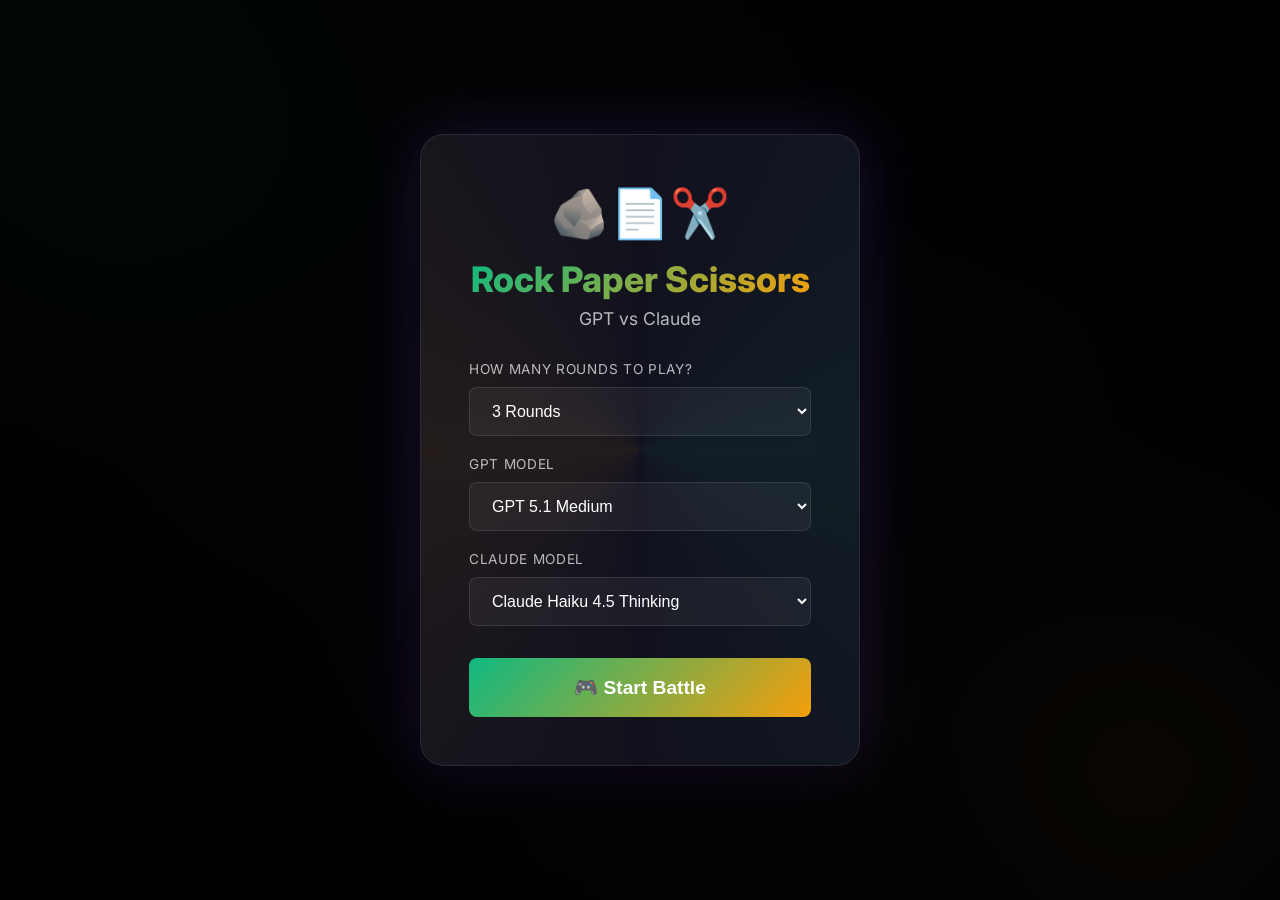
==== templates/index.html @ a34967bf "Initial commit" ====
<!DOCTYPE html>
<html lang="en">

<head>
    <meta charset="UTF-8">
    <meta name="viewport" content="width=device-width, initial-scale=1.0">
    <title>Rock Paper Scissors: GPT vs Claude</title>
    <link rel="stylesheet" href="/static/css/style.css">
    <link href="https://fonts.googleapis.com/css2?family=Inter:wght@400;500;600;700;800&display=swap" rel="stylesheet">
</head>

<body>
    <!-- Decorative background elements -->
    <div class="bg-orb bg-orb-1"></div>
    <div class="bg-orb bg-orb-2"></div>
    <div class="bg-orb bg-orb-3"></div>

    <!-- Modal for selecting number of rounds and models -->
    <div id="modal-overlay" class="modal-overlay">
        <div class="modal">
            <div class="modal-glow"></div>
            <div class="modal-icon">🪨📄✂️</div>
            <h2>Rock Paper Scissors</h2>
            <p>GPT vs Claude</p>

            <label for="game-count">How many rounds to play?</label>
            <select id="game-count">
                <option value="1">1 Round</option>
                <option value="3" selected>3 Rounds</option>
                <option value="5">5 Rounds</option>
                <option value="7">7 Rounds</option>
                <option value="10">10 Rounds</option>
            </select>

            <label for="gpt-model">GPT Model</label>
            <select id="gpt-model">
                <option value="gpt-5-mini">GPT 5 Mini</option>
                <option value="gpt-5.1-low">GPT 5.1 Low</option>
                <option value="gpt-5.1" selected>GPT 5.1 Medium</option>
                <option value="gpt-5.2">GPT 5.2 Medium</option>
                <option value="gpt-5.2-high">GPT 5.2 High</option>
            </select>

            <label for="claude-model">Claude Model</label>
            <select id="claude-model">
                <option value="claude-haiku-4.5-standard">Claude Haiku 4.5</option>
                <option value="claude-haiku-4.5" selected>Claude Haiku 4.5 Thinking</option>
                <option value="claude-sonnet-4.5-standard">Claude Sonnet 4.5</option>
                <option value="claude-sonnet-4.5">Claude Sonnet 4.5 Thinking</option>
                <option value="claude-opus-4.5">Claude Opus 4.5 Thinking</option>
            </select>

            <button id="btn-run" class="btn-run">🎮 Start Battle</button>
        </div>
    </div>

    <!-- Main game area -->
    <div id="game-container" class="game-container hidden">
        <div class="game-header">
            <h1>Round <span id="round-number">1</span> of <span id="total-rounds">3</span></h1>
            <div id="phase-indicator" class="phase-indicator">Ready</div>
        </div>

        <div class="game-area">
            <!-- GPT Panel (Left) -->
            <div class="model-panel gpt-panel">
                <div class="model-header">
                    <img src="/static/img/openai.webp" alt="OpenAI" class="model-icon">
                    <div class="model-info">
                        <h2 id="gpt-model-name">GPT 5.1 Medium</h2>
                        <span class="player-label">Player 1</span>
                    </div>
                </div>
                <div id="gpt-thinking" class="thinking-bubble hidden">
                    <span class="dot"></span>
                    <span class="dot"></span>
                    <span class="dot"></span>
                    <span>Thinking...</span>
                    <span id="gpt-timer" class="timer">0.0s</span>
                </div>
                <div class="timing-info">
                    <div class="time-stat">
                        <span class="time-label">Last round:</span>
                        <span id="gpt-last-time" class="time-value">0.0s</span>
                    </div>
                    <div class="time-stat">
                        <span class="time-label">Total time:</span>
                        <span id="gpt-total-time" class="time-value">0.0s</span>
                    </div>
                </div>
                <div class="stats-box">
                    <div class="stat">
                        <span class="stat-value" id="gpt-wins">0</span>
                        <span class="stat-label">Wins</span>
                    </div>
                    <div class="stat">
                        <span class="stat-value" id="gpt-losses">0</span>
                        <span class="stat-label">Losses</span>
                    </div>
                    <div class="stat">
                        <span class="stat-value" id="gpt-draws">0</span>
                        <span class="stat-label">Draws</span>
                    </div>
                </div>
                <div class="reasoning-box">
                    <h3>💭 Reasoning</h3>
                    <div id="gpt-reasoning" class="reasoning-text">Waiting for choice...</div>
                </div>
            </div>

            <!-- RPS Arena (Center) -->
            <div class="arena-container">
                <div class="rps-arena">
                    <div class="choice-display gpt-choice-display">
                        <div id="gpt-choice-icon" class="choice-icon">❓</div>
                        <div class="choice-label">GPT</div>
                    </div>

                    <div class="vs-separator">VS</div>

                    <div class="choice-display claude-choice-display">
                        <div id="claude-choice-icon" class="choice-icon">❓</div>
                        <div class="choice-label">Claude</div>
                    </div>
                </div>

                <div id="result-display" class="result-display">Make your choices!</div>
                <div id="game-status" class="game-status">Ready to start!</div>
            </div>

            <!-- Claude Panel (Right) -->
            <div class="model-panel claude-panel">
                <div class="model-header">
                    <img src="/static/img/anthropic.jpeg" alt="Anthropic" class="model-icon">
                    <div class="model-info">
                        <h2 id="claude-model-name">Claude Haiku 4.5 Thinking</h2>
                        <span class="player-label">Player 2</span>
                    </div>
                </div>
                <div id="claude-thinking" class="thinking-bubble hidden">
                    <span class="dot"></span>
                    <span class="dot"></span>
                    <span class="dot"></span>
                    <span>Thinking...</span>
                    <span id="claude-timer" class="timer">0.0s</span>
                </div>
                <div class="timing-info">
                    <div class="time-stat">
                        <span class="time-label">Last round:</span>
                        <span id="claude-last-time" class="time-value">0.0s</span>
                    </div>
                    <div class="time-stat">
                        <span class="time-label">Total time:</span>
                        <span id="claude-total-time" class="time-value">0.0s</span>
                    </div>
                </div>
                <div class="stats-box">
                    <div class="stat">
                        <span class="stat-value" id="claude-wins">0</span>
                        <span class="stat-label">Wins</span>
                    </div>
                    <div class="stat">
                        <span class="stat-value" id="claude-losses">0</span>
                        <span class="stat-label">Losses</span>
                    </div>
                    <div class="stat">
                        <span class="stat-value" id="claude-draws">0</span>
                        <span class="stat-label">Draws</span>
                    </div>
                </div>
                <div class="reasoning-box">
                    <h3>💭 Reasoning</h3>
                    <div id="claude-reasoning" class="reasoning-text">Waiting for choice...</div>
                </div>
            </div>
        </div>
    </div>

    <!-- Stats Table Section -->
    <div id="stats-section" class="stats-section hidden">
        <h2>📊 Round History</h2>
        <table id="stats-table" class="stats-table">
            <thead>
                <tr>
                    <th>Round</th>
                    <th>Time</th>
                    <th>GPT Choice</th>
                    <th>Claude Choice</th>
                    <th>Winner</th>
                    <th>GPT Time</th>
                    <th>Claude Time</th>
                </tr>
            </thead>
            <tbody id="stats-body">
            </tbody>
        </table>
    </div>

    <script src="/static/js/game.js"></script>
</body>

</html>
---- static/css/style.css ----
/* CSS Variables & Reset */
:root {
    --bg-dark: #0d0d1a;
    --bg-card: rgba(20, 20, 35, 0.85);
    --bg-glass: rgba(255, 255, 255, 0.05);
    --text-primary: #ffffff;
    --text-secondary: rgba(255, 255, 255, 0.7);
    --text-muted: rgba(255, 255, 255, 0.4);
    
    /* RPS Colors */
    --gpt-primary: #10b981;
    --gpt-glow: rgba(16, 185, 129, 0.5);
    --gpt-border: #059669;
    --claude-primary: #f59e0b;
    --claude-glow: rgba(245, 158, 11, 0.5);
    --claude-border: #d97706;
    --accent-purple: #8b5cf6;
    --accent-blue: #3b82f6;
    
    --border-color: rgba(255, 255, 255, 0.1);
    --shadow-lg: 0 25px 50px -12px rgba(0, 0, 0, 0.5);
    --radius-sm: 4px;
    --radius-md: 8px;
    --radius-lg: 16px;
    --radius-xl: 24px;
}

*,
*::before,
*::after {
    box-sizing: border-box;
    margin: 0;
    padding: 0;
}

body {
    font-family: 'Inter', -apple-system, BlinkMacSystemFont, sans-serif;
    background: var(--bg-dark);
    color: var(--text-primary);
    min-height: 100vh;
    overflow-x: hidden;
    background-image:
        radial-gradient(ellipse at 30% 20%, rgba(16, 185, 129, 0.12) 0%, transparent 50%),
        radial-gradient(ellipse at 70% 80%, rgba(245, 158, 11, 0.12) 0%, transparent 50%),
        radial-gradient(ellipse at 50% 50%, rgba(139, 92, 246, 0.15) 0%, transparent 60%);
}

.hidden {
    display: none !important;
}

/* Decorative background orbs */
.bg-orb {
    position: fixed;
    border-radius: 50%;
    filter: blur(100px);
    opacity: 0.3;
    pointer-events: none;
    z-index: -1;
}

.bg-orb-1 {
    width: 400px;
    height: 400px;
    background: var(--gpt-primary);
    top: -100px;
    left: -100px;
    animation: float 20s ease-in-out infinite;
}

.bg-orb-2 {
    width: 350px;
    height: 350px;
    background: var(--claude-primary);
    bottom: -50px;
    right: -50px;
    animation: float 25s ease-in-out infinite reverse;
}

.bg-orb-3 {
    width: 300px;
    height: 300px;
    background: var(--accent-purple);
    top: 50%;
    left: 50%;
    transform: translate(-50%, -50%);
    animation: pulse-slow 15s ease-in-out infinite;
}

@keyframes float {
    0%, 100% { transform: translate(0, 0); }
    50% { transform: translate(30px, 30px); }
}

@keyframes pulse-slow {
    0%, 100% { opacity: 0.2; transform: translate(-50%, -50%) scale(1); }
    50% { opacity: 0.35; transform: translate(-50%, -50%) scale(1.1); }
}

/* Modal Styles */
.modal-overlay {
    position: fixed;
    inset: 0;
    background: rgba(0, 0, 0, 0.9);
    backdrop-filter: blur(15px);
    display: flex;
    align-items: center;
    justify-content: center;
    z-index: 1000;
}

.modal {
    background: var(--bg-card);
    border: 1px solid var(--border-color);
    border-radius: var(--radius-xl);
    padding: 48px;
    text-align: center;
    position: relative;
    overflow: hidden;
    box-shadow: var(--shadow-lg), 0 0 60px rgba(139, 92, 246, 0.2);
    max-width: 440px;
    width: 90%;
}

.modal-glow {
    position: absolute;
    top: -50%;
    left: -50%;
    width: 200%;
    height: 200%;
    background: conic-gradient(from 0deg, transparent, var(--gpt-primary), transparent, var(--claude-primary), transparent);
    opacity: 0.08;
    animation: rotate 12s linear infinite;
}

@keyframes rotate {
    to { transform: rotate(360deg); }
}

.modal-icon {
    font-size: 3rem;
    margin-bottom: 16px;
    position: relative;
    animation: bounce-icons 2s ease-in-out infinite;
}

@keyframes bounce-icons {
    0%, 100% { transform: translateY(0); }
    50% { transform: translateY(-8px); }
}

.modal h2 {
    font-size: 2.2rem;
    font-weight: 800;
    margin-bottom: 8px;
    position: relative;
    background: linear-gradient(135deg, var(--gpt-primary), var(--claude-primary));
    -webkit-background-clip: text;
    -webkit-text-fill-color: transparent;
    background-clip: text;
}

.modal p {
    color: var(--text-secondary);
    margin-bottom: 32px;
    font-size: 1.1rem;
    position: relative;
}

.modal label {
    display: block;
    font-size: 0.85rem;
    color: var(--text-secondary);
    margin-bottom: 10px;
    text-transform: uppercase;
    letter-spacing: 0.05em;
    position: relative;
    text-align: left;
}

.modal select {
    width: 100%;
    padding: 14px 18px;
    font-size: 1rem;
    background: var(--bg-glass);
    border: 1px solid var(--border-color);
    border-radius: var(--radius-md);
    color: var(--text-primary);
    cursor: pointer;
    margin-bottom: 20px;
    position: relative;
    transition: border-color 0.2s, box-shadow 0.2s;
}

.modal select option {
    background: #1a1a2e;
    color: var(--text-primary);
}

.modal select:focus {
    outline: none;
    border-color: var(--accent-purple);
    box-shadow: 0 0 0 3px rgba(139, 92, 246, 0.3);
}

.btn-run {
    width: 100%;
    padding: 18px 32px;
    font-size: 1.2rem;
    font-weight: 700;
    color: white;
    background: linear-gradient(135deg, var(--gpt-primary), var(--claude-primary));
    border: none;
    border-radius: var(--radius-md);
    cursor: pointer;
    position: relative;
    transition: transform 0.2s, box-shadow 0.2s;
    margin-top: 12px;
}

.btn-run:hover {
    transform: translateY(-2px);
    box-shadow: 0 10px 40px rgba(16, 185, 129, 0.3), 0 10px 40px rgba(245, 158, 11, 0.3);
}

.btn-run:active {
    transform: translateY(0);
}

/* Game Container */
.game-container {
    padding: 24px 20px;
    max-width: 1500px;
    margin: 0 auto;
}

.game-header {
    text-align: center;
    margin-bottom: 24px;
}

.game-header h1 {
    font-size: 1.5rem;
    font-weight: 600;
    color: var(--text-secondary);
    margin-bottom: 10px;
}

.game-header h1 span {
    color: var(--text-primary);
    font-weight: 800;
}

.phase-indicator {
    display: inline-block;
    padding: 10px 24px;
    background: linear-gradient(135deg, var(--accent-purple), var(--accent-blue));
    border-radius: 24px;
    font-weight: 600;
    font-size: 0.95rem;
    box-shadow: 0 4px 20px rgba(139, 92, 246, 0.3);
}

/* Game Area Layout */
.game-area {
    display: grid;
    grid-template-columns: 280px 1fr 280px;
    gap: 28px;
    align-items: start;
}

/* Model Panels */
.model-panel {
    background: var(--bg-card);
    border: 1px solid var(--border-color);
    border-radius: var(--radius-lg);
    padding: 20px;
    backdrop-filter: blur(20px);
}

.gpt-panel {
    border-color: rgba(16, 185, 129, 0.3);
    box-shadow: 0 0 30px rgba(16, 185, 129, 0.1);
}

.claude-panel {
    border-color: rgba(245, 158, 11, 0.3);
    box-shadow: 0 0 30px rgba(245, 158, 11, 0.1);
}

.model-header {
    display: flex;
    align-items: center;
    gap: 12px;
    margin-bottom: 16px;
}

.model-icon {
    width: 44px;
    height: 44px;
    border-radius: 50%;
    object-fit: cover;
    border: 2px solid var(--border-color);
}

.gpt-panel .model-icon {
    border-color: var(--gpt-primary);
}

.claude-panel .model-icon {
    border-color: var(--claude-primary);
}

.model-info {
    flex: 1;
}

.model-header h2 {
    font-size: 1rem;
    font-weight: 700;
    margin-bottom: 4px;
}

.player-label {
    font-size: 0.8rem;
    font-weight: 600;
    color: var(--text-muted);
}

/* Thinking Bubble */
.thinking-bubble {
    display: flex;
    align-items: center;
    gap: 8px;
    padding: 10px 16px;
    background: linear-gradient(135deg, rgba(255, 255, 255, 0.08), rgba(255, 255, 255, 0.03));
    border-radius: 20px;
    margin-bottom: 12px;
    font-weight: 600;
    font-size: 0.85rem;
    animation: pulse-border 1.5s ease-in-out infinite;
}

.thinking-bubble .timer {
    margin-left: auto;
    font-family: 'Inter', monospace;
    font-weight: 700;
    color: var(--text-primary);
    background: rgba(255, 255, 255, 0.1);
    padding: 4px 10px;
    border-radius: 12px;
    font-size: 0.8rem;
}

@keyframes pulse-border {
    0%, 100% { box-shadow: 0 0 0 0 rgba(255, 255, 255, 0.15); }
    50% { box-shadow: 0 0 0 4px rgba(255, 255, 255, 0.08); }
}

.thinking-bubble .dot {
    width: 6px;
    height: 6px;
    border-radius: 50%;
    background: var(--text-primary);
    animation: bounce 1.4s infinite ease-in-out;
}

.thinking-bubble .dot:nth-child(1) { animation-delay: -0.32s; }
.thinking-bubble .dot:nth-child(2) { animation-delay: -0.16s; }
.thinking-bubble .dot:nth-child(3) { animation-delay: 0s; }

@keyframes bounce {
    0%, 80%, 100% { transform: scale(0.6); opacity: 0.5; }
    40% { transform: scale(1); opacity: 1; }
}

.gpt-panel .thinking-bubble {
    background: linear-gradient(135deg, rgba(16, 185, 129, 0.2), rgba(16, 185, 129, 0.08));
}

.claude-panel .thinking-bubble {
    background: linear-gradient(135deg, rgba(245, 158, 11, 0.2), rgba(245, 158, 11, 0.08));
}

/* Timing Info */
.timing-info {
    display: flex;
    gap: 8px;
    margin-bottom: 12px;
}

.time-stat {
    flex: 1;
    display: flex;
    flex-direction: column;
    align-items: center;
    padding: 8px;
    background: var(--bg-glass);
    border-radius: var(--radius-sm);
    border: 1px solid var(--border-color);
}

.time-label {
    font-size: 0.65rem;
    text-transform: uppercase;
    letter-spacing: 0.05em;
    color: var(--text-muted);
    margin-bottom: 2px;
}

.time-value {
    font-size: 0.95rem;
    font-weight: 700;
    font-family: 'Inter', monospace;
}

.gpt-panel .time-value {
    color: var(--gpt-primary);
}

.claude-panel .time-value {
    color: var(--claude-primary);
}

/* Stats Box */
.stats-box {
    display: flex;
    gap: 8px;
    margin-bottom: 14px;
}

.stat {
    flex: 1;
    text-align: center;
    padding: 10px 6px;
    background: var(--bg-glass);
    border-radius: var(--radius-sm);
    border: 1px solid var(--border-color);
}

.stat-value {
    display: block;
    font-size: 1.4rem;
    font-weight: 800;
}

.stat-label {
    font-size: 0.65rem;
    text-transform: uppercase;
    letter-spacing: 0.08em;
    color: var(--text-muted);
}

/* Reasoning Box */
.reasoning-box {
    background: var(--bg-glass);
    border-radius: var(--radius-md);
    padding: 12px;
    border: 1px solid var(--border-color);
}

.reasoning-box h3 {
    font-size: 0.8rem;
    font-weight: 600;
    margin-bottom: 8px;
    color: var(--text-secondary);
}

.reasoning-text {
    font-size: 0.75rem;
    line-height: 1.5;
    color: var(--text-muted);
    max-height: 140px;
    overflow-y: auto;
    white-space: pre-wrap;
    word-break: break-word;
}

/* RPS Arena Container */
.arena-container {
    display: flex;
    flex-direction: column;
    align-items: center;
    gap: 20px;
}

.rps-arena {
    display: flex;
    align-items: center;
    justify-content: center;
    gap: 40px;
    padding: 40px 60px;
    background: linear-gradient(180deg, rgba(139, 92, 246, 0.15) 0%, rgba(59, 130, 246, 0.1) 100%);
    border-radius: var(--radius-xl);
    box-shadow: 
        var(--shadow-lg),
        inset 0 2px 4px rgba(255, 255, 255, 0.1),
        0 0 60px rgba(139, 92, 246, 0.2);
    border: 2px solid rgba(139, 92, 246, 0.3);
}

.choice-display {
    display: flex;
    flex-direction: column;
    align-items: center;
    gap: 12px;
}

.choice-icon {
    font-size: 5rem;
    width: 140px;
    height: 140px;
    display: flex;
    align-items: center;
    justify-content: center;
    background: var(--bg-card);
    border-radius: 50%;
    border: 3px solid var(--border-color);
    transition: all 0.3s ease;
    box-shadow: 0 10px 30px rgba(0, 0, 0, 0.3);
}

.gpt-choice-display .choice-icon {
    border-color: var(--gpt-primary);
}

.claude-choice-display .choice-icon {
    border-color: var(--claude-primary);
}

.choice-icon.revealed {
    animation: reveal-bounce 0.5s cubic-bezier(0.34, 1.56, 0.64, 1);
}

.choice-icon.winner {
    box-shadow: 0 0 30px var(--gpt-glow), 0 0 60px var(--gpt-glow);
    animation: winner-pulse 1s ease-in-out infinite;
}

.claude-choice-display .choice-icon.winner {
    box-shadow: 0 0 30px var(--claude-glow), 0 0 60px var(--claude-glow);
}

@keyframes reveal-bounce {
    0% { transform: scale(0.5); opacity: 0; }
    60% { transform: scale(1.1); }
    100% { transform: scale(1); opacity: 1; }
}

@keyframes winner-pulse {
    0%, 100% { transform: scale(1); }
    50% { transform: scale(1.05); }
}

.choice-label {
    font-size: 1rem;
    font-weight: 700;
    text-transform: uppercase;
    letter-spacing: 0.1em;
    color: var(--text-secondary);
}

.vs-separator {
    font-size: 2.5rem;
    font-weight: 900;
    color: var(--accent-purple);
    text-shadow: 0 0 20px var(--accent-purple);
    letter-spacing: -0.05em;
}

.result-display {
    font-size: 1.8rem;
    font-weight: 800;
    padding: 16px 40px;
    background: var(--bg-card);
    border-radius: var(--radius-lg);
    border: 2px solid var(--border-color);
    box-shadow: var(--shadow-lg);
    transition: all 0.3s ease;
}

.result-display.winner-gpt {
    border-color: var(--gpt-primary);
    color: var(--gpt-primary);
    box-shadow: 0 0 30px var(--gpt-glow);
}

.result-display.winner-claude {
    border-color: var(--claude-primary);
    color: var(--claude-primary);
    box-shadow: 0 0 30px var(--claude-glow);
}

.result-display.winner-draw {
    border-color: var(--accent-purple);
    color: var(--accent-purple);
    box-shadow: 0 0 30px rgba(139, 92, 246, 0.3);
}

/* Game Status */
.game-status {
    padding: 14px 28px;
    background: var(--bg-card);
    border: 1px solid var(--border-color);
    border-radius: var(--radius-lg);
    font-size: 1.1rem;
    font-weight: 600;
    text-align: center;
    min-width: 300px;
    backdrop-filter: blur(10px);
}

/* Stats Section */
.stats-section {
    max-width: 1000px;
    margin: 40px auto;
    padding: 0 20px;
}

.stats-section h2 {
    text-align: center;
    margin-bottom: 20px;
    font-size: 1.4rem;
    color: var(--text-secondary);
}

.stats-table {
    width: 100%;
    border-collapse: collapse;
    background: var(--bg-card);
    border-radius: var(--radius-lg);
    overflow: hidden;
    border: 1px solid var(--border-color);
}

.stats-table th,
.stats-table td {
    padding: 14px 16px;
    text-align: center;
    border-bottom: 1px solid var(--border-color);
}

.stats-table th {
    background: var(--bg-glass);
    font-size: 0.8rem;
    text-transform: uppercase;
    letter-spacing: 0.05em;
    color: var(--text-secondary);
    font-weight: 600;
}

.stats-table td {
    font-size: 0.95rem;
}

.stats-table tbody tr:last-child td {
    border-bottom: none;
}

.stats-table tbody tr:hover {
    background: rgba(255, 255, 255, 0.03);
}

.choice-cell {
    font-size: 1.1rem;
}

.winner-gpt {
    color: var(--gpt-primary);
    font-weight: 700;
}

.winner-claude {
    color: var(--claude-primary);
    font-weight: 700;
}

.winner-draw {
    color: var(--text-muted);
    font-weight: 600;
}

/* Responsive */
@media (max-width: 1200px) {
    .game-area {
        grid-template-columns: 1fr;
        gap: 20px;
    }
    
    .model-panel {
        max-width: 400px;
        margin: 0 auto;
    }
    
    .arena-container {
        order: -1;
    }
}

@media (max-width: 600px) {
    .rps-arena {
        flex-direction: column;
        gap: 20px;
        padding: 30px;
    }
    
    .choice-icon {
        width: 100px;
        height: 100px;
        font-size: 3.5rem;
    }
    
    .vs-separator {
        font-size: 1.8rem;
    }
    
    .result-display {
        font-size: 1.3rem;
        padding: 12px 24px;
    }
}
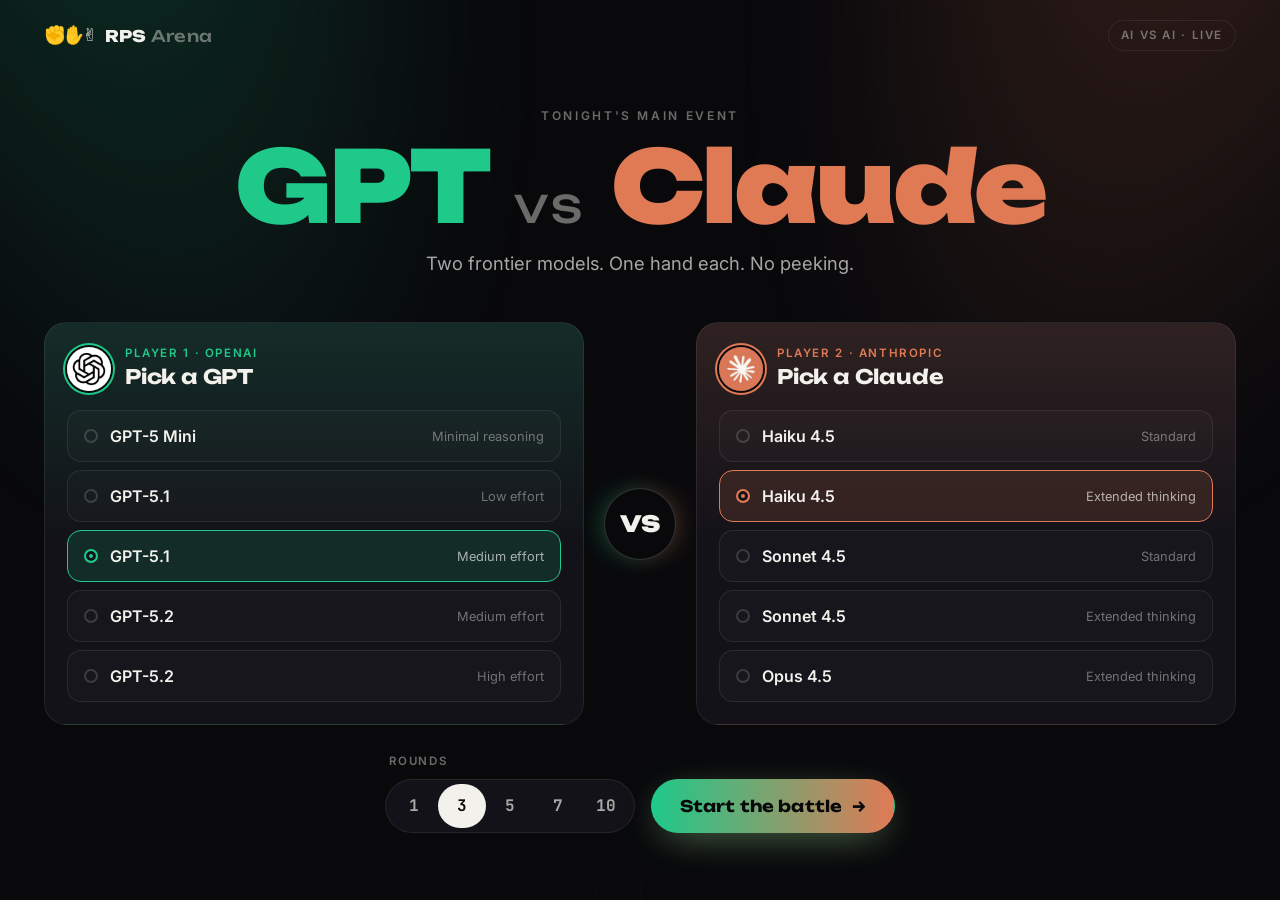
==== commit 0025eb7b: "Redesign the battle UI Rebuild the frontend (template, styles, game script) around a fight-night loo" ====
--- a/templates/index.html
+++ b/templates/index.html
@@ -4,199 +4,277 @@
 <head>
     <meta charset="UTF-8">
     <meta name="viewport" content="width=device-width, initial-scale=1.0">
-    <title>Rock Paper Scissors: GPT vs Claude</title>
+    <meta name="color-scheme" content="dark">
+    <title>RPS Arena: GPT vs Claude</title>
+    <link rel="preconnect" href="https://fonts.googleapis.com">
+    <link rel="preconnect" href="https://fonts.gstatic.com" crossorigin>
+    <link href="https://fonts.googleapis.com/css2?family=Inter:wght@400;500;600;700&family=JetBrains+Mono:wght@500;700&family=Unbounded:wght@500;700;800;900&display=swap" rel="stylesheet">
     <link rel="stylesheet" href="/static/css/style.css">
-    <link href="https://fonts.googleapis.com/css2?family=Inter:wght@400;500;600;700;800&display=swap" rel="stylesheet">
 </head>
 
 <body>
-    <!-- Decorative background elements -->
-    <div class="bg-orb bg-orb-1"></div>
-    <div class="bg-orb bg-orb-2"></div>
-    <div class="bg-orb bg-orb-3"></div>
-
-    <!-- Modal for selecting number of rounds and models -->
-    <div id="modal-overlay" class="modal-overlay">
-        <div class="modal">
-            <div class="modal-glow"></div>
-            <div class="modal-icon">🪨📄✂️</div>
-            <h2>Rock Paper Scissors</h2>
-            <p>GPT vs Claude</p>
-
-            <label for="game-count">How many rounds to play?</label>
-            <select id="game-count">
-                <option value="1">1 Round</option>
-                <option value="3" selected>3 Rounds</option>
-                <option value="5">5 Rounds</option>
-                <option value="7">7 Rounds</option>
-                <option value="10">10 Rounds</option>
-            </select>
-
-            <label for="gpt-model">GPT Model</label>
-            <select id="gpt-model">
-                <option value="gpt-5-mini">GPT 5 Mini</option>
-                <option value="gpt-5.1-low">GPT 5.1 Low</option>
-                <option value="gpt-5.1" selected>GPT 5.1 Medium</option>
-                <option value="gpt-5.2">GPT 5.2 Medium</option>
-                <option value="gpt-5.2-high">GPT 5.2 High</option>
-            </select>
-
-            <label for="claude-model">Claude Model</label>
-            <select id="claude-model">
-                <option value="claude-haiku-4.5-standard">Claude Haiku 4.5</option>
-                <option value="claude-haiku-4.5" selected>Claude Haiku 4.5 Thinking</option>
-                <option value="claude-sonnet-4.5-standard">Claude Sonnet 4.5</option>
-                <option value="claude-sonnet-4.5">Claude Sonnet 4.5 Thinking</option>
-                <option value="claude-opus-4.5">Claude Opus 4.5 Thinking</option>
-            </select>
-
-            <button id="btn-run" class="btn-run">🎮 Start Battle</button>
-        </div>
+    <!-- Stage lighting -->
+    <div class="stage" aria-hidden="true">
+        <div class="spot spot-gpt"></div>
+        <div class="spot spot-claude"></div>
+        <div class="floor"></div>
     </div>
 
-    <!-- Main game area -->
-    <div id="game-container" class="game-container hidden">
-        <div class="game-header">
-            <h1>Round <span id="round-number">1</span> of <span id="total-rounds">3</span></h1>
-            <div id="phase-indicator" class="phase-indicator">Ready</div>
-        </div>
-
-        <div class="game-area">
-            <!-- GPT Panel (Left) -->
-            <div class="model-panel gpt-panel">
-                <div class="model-header">
-                    <img src="/static/img/openai.webp" alt="OpenAI" class="model-icon">
-                    <div class="model-info">
-                        <h2 id="gpt-model-name">GPT 5.1 Medium</h2>
-                        <span class="player-label">Player 1</span>
-                    </div>
-                </div>
-                <div id="gpt-thinking" class="thinking-bubble hidden">
-                    <span class="dot"></span>
-                    <span class="dot"></span>
-                    <span class="dot"></span>
-                    <span>Thinking...</span>
-                    <span id="gpt-timer" class="timer">0.0s</span>
-                </div>
-                <div class="timing-info">
-                    <div class="time-stat">
-                        <span class="time-label">Last round:</span>
-                        <span id="gpt-last-time" class="time-value">0.0s</span>
-                    </div>
-                    <div class="time-stat">
-                        <span class="time-label">Total time:</span>
-                        <span id="gpt-total-time" class="time-value">0.0s</span>
-                    </div>
-                </div>
-                <div class="stats-box">
-                    <div class="stat">
-                        <span class="stat-value" id="gpt-wins">0</span>
-                        <span class="stat-label">Wins</span>
-                    </div>
-                    <div class="stat">
-                        <span class="stat-value" id="gpt-losses">0</span>
-                        <span class="stat-label">Losses</span>
-                    </div>
-                    <div class="stat">
-                        <span class="stat-value" id="gpt-draws">0</span>
-                        <span class="stat-label">Draws</span>
-                    </div>
-                </div>
-                <div class="reasoning-box">
-                    <h3>💭 Reasoning</h3>
-                    <div id="gpt-reasoning" class="reasoning-text">Waiting for choice...</div>
-                </div>
-            </div>
-
-            <!-- RPS Arena (Center) -->
-            <div class="arena-container">
-                <div class="rps-arena">
-                    <div class="choice-display gpt-choice-display">
-                        <div id="gpt-choice-icon" class="choice-icon">❓</div>
-                        <div class="choice-label">GPT</div>
-                    </div>
-
-                    <div class="vs-separator">VS</div>
-
-                    <div class="choice-display claude-choice-display">
-                        <div id="claude-choice-icon" class="choice-icon">❓</div>
-                        <div class="choice-label">Claude</div>
-                    </div>
-                </div>
-
-                <div id="result-display" class="result-display">Make your choices!</div>
-                <div id="game-status" class="game-status">Ready to start!</div>
-            </div>
-
-            <!-- Claude Panel (Right) -->
-            <div class="model-panel claude-panel">
-                <div class="model-header">
-                    <img src="/static/img/anthropic.jpeg" alt="Anthropic" class="model-icon">
-                    <div class="model-info">
-                        <h2 id="claude-model-name">Claude Haiku 4.5 Thinking</h2>
-                        <span class="player-label">Player 2</span>
-                    </div>
-                </div>
-                <div id="claude-thinking" class="thinking-bubble hidden">
-                    <span class="dot"></span>
-                    <span class="dot"></span>
-                    <span class="dot"></span>
-                    <span>Thinking...</span>
-                    <span id="claude-timer" class="timer">0.0s</span>
-                </div>
-                <div class="timing-info">
-                    <div class="time-stat">
-                        <span class="time-label">Last round:</span>
-                        <span id="claude-last-time" class="time-value">0.0s</span>
-                    </div>
-                    <div class="time-stat">
-                        <span class="time-label">Total time:</span>
-                        <span id="claude-total-time" class="time-value">0.0s</span>
-                    </div>
-                </div>
-                <div class="stats-box">
-                    <div class="stat">
-                        <span class="stat-value" id="claude-wins">0</span>
-                        <span class="stat-label">Wins</span>
-                    </div>
-                    <div class="stat">
-                        <span class="stat-value" id="claude-losses">0</span>
-                        <span class="stat-label">Losses</span>
-                    </div>
-                    <div class="stat">
-                        <span class="stat-value" id="claude-draws">0</span>
-                        <span class="stat-label">Draws</span>
-                    </div>
-                </div>
-                <div class="reasoning-box">
-                    <h3>💭 Reasoning</h3>
-                    <div id="claude-reasoning" class="reasoning-text">Waiting for choice...</div>
-                </div>
-            </div>
-        </div>
-    </div>
-
-    <!-- Stats Table Section -->
-    <div id="stats-section" class="stats-section hidden">
-        <h2>📊 Round History</h2>
-        <table id="stats-table" class="stats-table">
-            <thead>
-                <tr>
-                    <th>Round</th>
-                    <th>Time</th>
-                    <th>GPT Choice</th>
-                    <th>Claude Choice</th>
-                    <th>Winner</th>
-                    <th>GPT Time</th>
-                    <th>Claude Time</th>
-                </tr>
-            </thead>
-            <tbody id="stats-body">
-            </tbody>
-        </table>
-    </div>
+    <header class="topbar">
+        <a class="brand" href="/" aria-label="RPS Arena home">
+            <span class="brand-mark">✊✋✌️</span>
+            <span class="brand-name">RPS<span>Arena</span></span>
+        </a>
+        <span class="brand-tag">AI vs AI · Live</span>
+    </header>
+
+    <main>
+        <!-- ========== Setup: fighter select ========== -->
+        <section id="setup" class="setup" aria-labelledby="setup-title">
+            <div class="setup-hero">
+                <p class="eyebrow">Tonight's main event</p>
+                <h1 id="setup-title" class="setup-title">
+                    <span class="t-gpt">GPT</span>
+                    <span class="t-vs">vs</span>
+                    <span class="t-claude">Claude</span>
+                </h1>
+                <p class="setup-lede">Two frontier models. One hand each. No peeking.</p>
+            </div>
+
+            <div class="fighters">
+                <fieldset class="fighter fighter-gpt">
+                    <legend class="fighter-head">
+                        <img src="/static/img/openai.webp" alt="" class="avatar">
+                        <span>
+                            <span class="fighter-corner">Player 1 · OpenAI</span>
+                            <span class="fighter-title">Pick a GPT</span>
+                        </span>
+                    </legend>
+                    <div class="options">
+                        <label class="option">
+                            <input type="radio" name="gpt-model" value="gpt-5-mini">
+                            <span class="option-body">
+                                <span class="option-name">GPT-5 Mini</span>
+                                <span class="option-tag">Minimal reasoning</span>
+                            </span>
+                        </label>
+                        <label class="option">
+                            <input type="radio" name="gpt-model" value="gpt-5.1-low">
+                            <span class="option-body">
+                                <span class="option-name">GPT-5.1</span>
+                                <span class="option-tag">Low effort</span>
+                            </span>
+                        </label>
+                        <label class="option">
+                            <input type="radio" name="gpt-model" value="gpt-5.1" checked>
+                            <span class="option-body">
+                                <span class="option-name">GPT-5.1</span>
+                                <span class="option-tag">Medium effort</span>
+                            </span>
+                        </label>
+                        <label class="option">
+                            <input type="radio" name="gpt-model" value="gpt-5.2">
+                            <span class="option-body">
+                                <span class="option-name">GPT-5.2</span>
+                                <span class="option-tag">Medium effort</span>
+                            </span>
+                        </label>
+                        <label class="option">
+                            <input type="radio" name="gpt-model" value="gpt-5.2-high">
+                            <span class="option-body">
+                                <span class="option-name">GPT-5.2</span>
+                                <span class="option-tag">High effort</span>
+                            </span>
+                        </label>
+                    </div>
+                </fieldset>
+
+                <div class="vs-badge" aria-hidden="true">VS</div>
+
+                <fieldset class="fighter fighter-claude">
+                    <legend class="fighter-head">
+                        <img src="/static/img/anthropic.jpeg" alt="" class="avatar">
+                        <span>
+                            <span class="fighter-corner">Player 2 · Anthropic</span>
+                            <span class="fighter-title">Pick a Claude</span>
+                        </span>
+                    </legend>
+                    <div class="options">
+                        <label class="option">
+                            <input type="radio" name="claude-model" value="claude-haiku-4.5-standard">
+                            <span class="option-body">
+                                <span class="option-name">Haiku 4.5</span>
+                                <span class="option-tag">Standard</span>
+                            </span>
+                        </label>
+                        <label class="option">
+                            <input type="radio" name="claude-model" value="claude-haiku-4.5" checked>
+                            <span class="option-body">
+                                <span class="option-name">Haiku 4.5</span>
+                                <span class="option-tag">Extended thinking</span>
+                            </span>
+                        </label>
+                        <label class="option">
+                            <input type="radio" name="claude-model" value="claude-sonnet-4.5-standard">
+                            <span class="option-body">
+                                <span class="option-name">Sonnet 4.5</span>
+                                <span class="option-tag">Standard</span>
+                            </span>
+                        </label>
+                        <label class="option">
+                            <input type="radio" name="claude-model" value="claude-sonnet-4.5">
+                            <span class="option-body">
+                                <span class="option-name">Sonnet 4.5</span>
+                                <span class="option-tag">Extended thinking</span>
+                            </span>
+                        </label>
+                        <label class="option">
+                            <input type="radio" name="claude-model" value="claude-opus-4.5">
+                            <span class="option-body">
+                                <span class="option-name">Opus 4.5</span>
+                                <span class="option-tag">Extended thinking</span>
+                            </span>
+                        </label>
+                    </div>
+                </fieldset>
+            </div>
+
+            <div class="setup-footer">
+                <fieldset class="rounds">
+                    <legend>Rounds</legend>
+                    <div class="segmented">
+                        <label><input type="radio" name="game-count" value="1"><span>1</span></label>
+                        <label><input type="radio" name="game-count" value="3" checked><span>3</span></label>
+                        <label><input type="radio" name="game-count" value="5"><span>5</span></label>
+                        <label><input type="radio" name="game-count" value="7"><span>7</span></label>
+                        <label><input type="radio" name="game-count" value="10"><span>10</span></label>
+                    </div>
+                </fieldset>
+                <button id="btn-run" class="btn btn-fight" type="button">
+                    <span>Start the battle</span>
+                    <span class="btn-fight-icon" aria-hidden="true">→</span>
+                </button>
+            </div>
+            <p id="setup-error" class="setup-error" role="alert" hidden></p>
+        </section>
+
+        <!-- ========== Battle ========== -->
+        <section id="game-container" class="battle" hidden aria-label="Battle">
+            <!-- Broadcast scoreboard -->
+            <div class="scoreboard">
+                <div class="sb-side sb-gpt">
+                    <img src="/static/img/openai.webp" alt="OpenAI" class="avatar">
+                    <div class="sb-id">
+                        <span class="sb-org">OpenAI</span>
+                        <span id="gpt-model-name" class="sb-model">GPT</span>
+                    </div>
+                    <span id="gpt-score" class="sb-score">0</span>
+                </div>
+
+                <div class="sb-center">
+                    <span class="sb-round">Round <b id="round-number">1</b><span class="sb-of">/</span><span id="total-rounds">3</span></span>
+                    <div id="round-pips" class="pips" aria-hidden="true"></div>
+                    <span id="phase-indicator" class="phase">Ready</span>
+                </div>
+
+                <div class="sb-side sb-claude">
+                    <span id="claude-score" class="sb-score">0</span>
+                    <div class="sb-id">
+                        <span class="sb-org">Anthropic</span>
+                        <span id="claude-model-name" class="sb-model">Claude</span>
+                    </div>
+                    <img src="/static/img/anthropic.jpeg" alt="Anthropic" class="avatar">
+                </div>
+            </div>
+            <div class="momentum" aria-hidden="true">
+                <span id="momentum-gpt" class="momentum-gpt"></span>
+                <span id="momentum-claude" class="momentum-claude"></span>
+            </div>
+
+            <!-- Arena -->
+            <div id="arena" class="arena">
+                <div class="corner corner-gpt">
+                    <div id="gpt-hand" class="hand">
+                        <span id="gpt-choice-icon" class="hand-glyph">✊</span>
+                    </div>
+                    <span id="gpt-choice-label" class="hand-label">GPT</span>
+                    <span id="gpt-clock" class="clock">
+                        <span class="clock-dot"></span>
+                        <span id="gpt-clock-label" class="clock-label">Waiting</span>
+                        <span id="gpt-timer" class="clock-time">0.0s</span>
+                    </span>
+                </div>
+
+                <div class="callout">
+                    <span id="callout-kicker" class="callout-kicker">Round 1</span>
+                    <div id="result-display" class="callout-main" aria-live="polite">Get ready</div>
+                    <p id="game-status" class="callout-sub">Both fighters are stepping in.</p>
+                    <div id="actions" class="actions" hidden>
+                        <button id="btn-retry" class="btn btn-primary" type="button" hidden>Retry round</button>
+                        <button id="btn-rematch" class="btn btn-primary" type="button" hidden>Rematch</button>
+                        <button id="btn-new" class="btn btn-ghost" type="button">New matchup</button>
+                    </div>
+                </div>
+
+                <div class="corner corner-claude">
+                    <div id="claude-hand" class="hand">
+                        <span id="claude-choice-icon" class="hand-glyph">✊</span>
+                    </div>
+                    <span id="claude-choice-label" class="hand-label">Claude</span>
+                    <span id="claude-clock" class="clock">
+                        <span class="clock-dot"></span>
+                        <span id="claude-clock-label" class="clock-label">Waiting</span>
+                        <span id="claude-timer" class="clock-time">0.0s</span>
+                    </span>
+                </div>
+                <div id="confetti" class="confetti" aria-hidden="true"></div>
+            </div>
+
+            <!-- What each model was thinking -->
+            <div class="minds">
+                <article class="mind mind-gpt">
+                    <header class="mind-head">
+                        <h2>GPT's reasoning</h2>
+                        <dl class="record">
+                            <div><dt>W</dt><dd id="gpt-wins">0</dd></div>
+                            <div><dt>L</dt><dd id="gpt-losses">0</dd></div>
+                            <div><dt>D</dt><dd id="gpt-draws">0</dd></div>
+                        </dl>
+                    </header>
+                    <div id="gpt-reasoning" class="reasoning-text is-empty">Waiting for the first move…</div>
+                    <footer class="mind-foot">
+                        <span>Last round <b id="gpt-last-time">0.0s</b></span>
+                        <span>Total <b id="gpt-total-time">0.0s</b></span>
+                    </footer>
+                </article>
+
+                <article class="mind mind-claude">
+                    <header class="mind-head">
+                        <h2>Claude's reasoning</h2>
+                        <dl class="record">
+                            <div><dt>W</dt><dd id="claude-wins">0</dd></div>
+                            <div><dt>L</dt><dd id="claude-losses">0</dd></div>
+                            <div><dt>D</dt><dd id="claude-draws">0</dd></div>
+                        </dl>
+                    </header>
+                    <div id="claude-reasoning" class="reasoning-text is-empty">Waiting for the first move…</div>
+                    <footer class="mind-foot">
+                        <span>Last round <b id="claude-last-time">0.0s</b></span>
+                        <span>Total <b id="claude-total-time">0.0s</b></span>
+                    </footer>
+                </article>
+            </div>
+
+            <!-- Round log -->
+            <section id="stats-section" class="log" aria-labelledby="log-title">
+                <h2 id="log-title" class="section-title">Round log</h2>
+                <ol id="stats-body" class="log-list"></ol>
+                <p id="log-empty" class="log-empty">No rounds played yet.</p>
+            </section>
+        </section>
+    </main>
 
     <script src="/static/js/game.js"></script>
 </body>
 
-</html>+</html>
--- a/static/css/style.css
+++ b/static/css/style.css
@@ -1,28 +1,35 @@
-/* CSS Variables & Reset */
+/* ==========================================================
+   RPS Arena: GPT vs Claude
+   ========================================================== */
+
 :root {
-    --bg-dark: #0d0d1a;
-    --bg-card: rgba(20, 20, 35, 0.85);
-    --bg-glass: rgba(255, 255, 255, 0.05);
-    --text-primary: #ffffff;
-    --text-secondary: rgba(255, 255, 255, 0.7);
-    --text-muted: rgba(255, 255, 255, 0.4);
-    
-    /* RPS Colors */
-    --gpt-primary: #10b981;
-    --gpt-glow: rgba(16, 185, 129, 0.5);
-    --gpt-border: #059669;
-    --claude-primary: #f59e0b;
-    --claude-glow: rgba(245, 158, 11, 0.5);
-    --claude-border: #d97706;
-    --accent-purple: #8b5cf6;
-    --accent-blue: #3b82f6;
-    
-    --border-color: rgba(255, 255, 255, 0.1);
-    --shadow-lg: 0 25px 50px -12px rgba(0, 0, 0, 0.5);
-    --radius-sm: 4px;
-    --radius-md: 8px;
-    --radius-lg: 16px;
-    --radius-xl: 24px;
+    --bg: #09090c;
+    --surface: #121218;
+    --surface-2: #191921;
+    --line: rgba(255, 255, 255, 0.08);
+    --line-strong: rgba(255, 255, 255, 0.16);
+    --ink: #f3f1ec;
+    --ink-2: rgba(243, 241, 236, 0.68);
+    --ink-3: rgba(243, 241, 236, 0.42);
+
+    --gpt: #1fc98a;
+    --gpt-soft: rgba(31, 201, 138, 0.14);
+    --gpt-glow: rgba(31, 201, 138, 0.45);
+    --claude: #e07a55;
+    --claude-soft: rgba(224, 122, 85, 0.14);
+    --claude-glow: rgba(224, 122, 85, 0.45);
+    --draw: #9aa3b8;
+    --draw-soft: rgba(154, 163, 184, 0.14);
+    --danger: #ff6b6b;
+
+    --font-display: 'Unbounded', 'Inter', system-ui, sans-serif;
+    --font-body: 'Inter', system-ui, -apple-system, sans-serif;
+    --font-mono: 'JetBrains Mono', ui-monospace, monospace;
+
+    --radius-sm: 8px;
+    --radius-md: 14px;
+    --radius-lg: 22px;
+    --ease-spring: cubic-bezier(0.34, 1.56, 0.64, 1);
 }
 
 *,
@@ -33,689 +40,1298 @@
     padding: 0;
 }
 
+[hidden] {
+    display: none !important;
+}
+
+html {
+    -webkit-text-size-adjust: 100%;
+}
+
 body {
-    font-family: 'Inter', -apple-system, BlinkMacSystemFont, sans-serif;
-    background: var(--bg-dark);
-    color: var(--text-primary);
+    font-family: var(--font-body);
+    background: var(--bg);
+    color: var(--ink);
     min-height: 100vh;
     overflow-x: hidden;
-    background-image:
-        radial-gradient(ellipse at 30% 20%, rgba(16, 185, 129, 0.12) 0%, transparent 50%),
-        radial-gradient(ellipse at 70% 80%, rgba(245, 158, 11, 0.12) 0%, transparent 50%),
-        radial-gradient(ellipse at 50% 50%, rgba(139, 92, 246, 0.15) 0%, transparent 60%);
-}
-
-.hidden {
-    display: none !important;
-}
-
-/* Decorative background orbs */
-.bg-orb {
-    position: fixed;
-    border-radius: 50%;
-    filter: blur(100px);
-    opacity: 0.3;
-    pointer-events: none;
-    z-index: -1;
-}
-
-.bg-orb-1 {
-    width: 400px;
-    height: 400px;
-    background: var(--gpt-primary);
-    top: -100px;
-    left: -100px;
-    animation: float 20s ease-in-out infinite;
-}
-
-.bg-orb-2 {
-    width: 350px;
-    height: 350px;
-    background: var(--claude-primary);
-    bottom: -50px;
-    right: -50px;
-    animation: float 25s ease-in-out infinite reverse;
-}
-
-.bg-orb-3 {
-    width: 300px;
-    height: 300px;
-    background: var(--accent-purple);
-    top: 50%;
-    left: 50%;
-    transform: translate(-50%, -50%);
-    animation: pulse-slow 15s ease-in-out infinite;
-}
-
-@keyframes float {
-    0%, 100% { transform: translate(0, 0); }
-    50% { transform: translate(30px, 30px); }
-}
-
-@keyframes pulse-slow {
-    0%, 100% { opacity: 0.2; transform: translate(-50%, -50%) scale(1); }
-    50% { opacity: 0.35; transform: translate(-50%, -50%) scale(1.1); }
-}
-
-/* Modal Styles */
-.modal-overlay {
+    line-height: 1.5;
+    -webkit-font-smoothing: antialiased;
+}
+
+button {
+    font: inherit;
+    color: inherit;
+}
+
+:focus-visible {
+    outline: 2px solid var(--ink);
+    outline-offset: 3px;
+}
+
+/* ---------- Stage lighting ---------- */
+.stage {
     position: fixed;
     inset: 0;
-    background: rgba(0, 0, 0, 0.9);
-    backdrop-filter: blur(15px);
-    display: flex;
+    z-index: -1;
+    pointer-events: none;
+    overflow: hidden;
+}
+
+.spot {
+    position: absolute;
+    top: -30vh;
+    width: 70vw;
+    height: 110vh;
+    filter: blur(60px);
+    opacity: 0.22;
+}
+
+.spot-gpt {
+    left: -20vw;
+    background: radial-gradient(ellipse at 50% 0%, var(--gpt) 0%, transparent 60%);
+    transform: rotate(-14deg);
+}
+
+.spot-claude {
+    right: -20vw;
+    background: radial-gradient(ellipse at 50% 0%, var(--claude) 0%, transparent 60%);
+    transform: rotate(14deg);
+}
+
+.floor {
+    position: absolute;
+    left: -50%;
+    right: -50%;
+    bottom: -10vh;
+    height: 55vh;
+    background-image:
+        linear-gradient(var(--line) 1px, transparent 1px),
+        linear-gradient(90deg, var(--line) 1px, transparent 1px);
+    background-size: 64px 64px;
+    transform: perspective(600px) rotateX(62deg);
+    transform-origin: bottom;
+    mask-image: linear-gradient(to top, rgba(0, 0, 0, 0.9), transparent 85%);
+    -webkit-mask-image: linear-gradient(to top, rgba(0, 0, 0, 0.9), transparent 85%);
+}
+
+/* ---------- Top bar ---------- */
+.topbar {
+    display: flex;
+    align-items: center;
+    justify-content: space-between;
+    gap: 16px;
+    max-width: 1240px;
+    margin: 0 auto;
+    padding: 20px 24px;
+}
+
+.brand {
+    display: inline-flex;
+    align-items: center;
+    gap: 10px;
+    color: var(--ink);
+    text-decoration: none;
+}
+
+.brand-mark {
+    font-size: 1.1rem;
+    letter-spacing: -0.15em;
+}
+
+.brand-name {
+    font-family: var(--font-display);
+    font-weight: 800;
+    font-size: 1rem;
+    letter-spacing: 0.02em;
+}
+
+.brand-name span {
+    color: var(--ink-3);
+    font-weight: 500;
+    margin-left: 4px;
+}
+
+.brand-tag {
+    font-size: 0.72rem;
+    font-weight: 600;
+    letter-spacing: 0.14em;
+    text-transform: uppercase;
+    color: var(--ink-3);
+    padding: 6px 12px;
+    border: 1px solid var(--line);
+    border-radius: 999px;
+}
+
+main {
+    max-width: 1240px;
+    margin: 0 auto;
+    padding: 0 24px 64px;
+}
+
+/* ---------- Buttons ---------- */
+.btn {
+    display: inline-flex;
     align-items: center;
     justify-content: center;
-    z-index: 1000;
-}
-
-.modal {
-    background: var(--bg-card);
-    border: 1px solid var(--border-color);
-    border-radius: var(--radius-xl);
-    padding: 48px;
-    text-align: center;
-    position: relative;
-    overflow: hidden;
-    box-shadow: var(--shadow-lg), 0 0 60px rgba(139, 92, 246, 0.2);
-    max-width: 440px;
-    width: 90%;
-}
-
-.modal-glow {
-    position: absolute;
-    top: -50%;
-    left: -50%;
-    width: 200%;
-    height: 200%;
-    background: conic-gradient(from 0deg, transparent, var(--gpt-primary), transparent, var(--claude-primary), transparent);
-    opacity: 0.08;
-    animation: rotate 12s linear infinite;
-}
-
-@keyframes rotate {
-    to { transform: rotate(360deg); }
-}
-
-.modal-icon {
-    font-size: 3rem;
-    margin-bottom: 16px;
-    position: relative;
-    animation: bounce-icons 2s ease-in-out infinite;
-}
-
-@keyframes bounce-icons {
-    0%, 100% { transform: translateY(0); }
-    50% { transform: translateY(-8px); }
-}
-
-.modal h2 {
-    font-size: 2.2rem;
-    font-weight: 800;
-    margin-bottom: 8px;
-    position: relative;
-    background: linear-gradient(135deg, var(--gpt-primary), var(--claude-primary));
-    -webkit-background-clip: text;
-    -webkit-text-fill-color: transparent;
-    background-clip: text;
-}
-
-.modal p {
-    color: var(--text-secondary);
-    margin-bottom: 32px;
-    font-size: 1.1rem;
-    position: relative;
-}
-
-.modal label {
-    display: block;
-    font-size: 0.85rem;
-    color: var(--text-secondary);
-    margin-bottom: 10px;
-    text-transform: uppercase;
-    letter-spacing: 0.05em;
-    position: relative;
-    text-align: left;
-}
-
-.modal select {
-    width: 100%;
-    padding: 14px 18px;
-    font-size: 1rem;
-    background: var(--bg-glass);
-    border: 1px solid var(--border-color);
-    border-radius: var(--radius-md);
-    color: var(--text-primary);
-    cursor: pointer;
-    margin-bottom: 20px;
-    position: relative;
-    transition: border-color 0.2s, box-shadow 0.2s;
-}
-
-.modal select option {
-    background: #1a1a2e;
-    color: var(--text-primary);
-}
-
-.modal select:focus {
-    outline: none;
-    border-color: var(--accent-purple);
-    box-shadow: 0 0 0 3px rgba(139, 92, 246, 0.3);
-}
-
-.btn-run {
-    width: 100%;
-    padding: 18px 32px;
-    font-size: 1.2rem;
-    font-weight: 700;
-    color: white;
-    background: linear-gradient(135deg, var(--gpt-primary), var(--claude-primary));
-    border: none;
-    border-radius: var(--radius-md);
-    cursor: pointer;
-    position: relative;
-    transition: transform 0.2s, box-shadow 0.2s;
-    margin-top: 12px;
-}
-
-.btn-run:hover {
-    transform: translateY(-2px);
-    box-shadow: 0 10px 40px rgba(16, 185, 129, 0.3), 0 10px 40px rgba(245, 158, 11, 0.3);
-}
-
-.btn-run:active {
-    transform: translateY(0);
-}
-
-/* Game Container */
-.game-container {
-    padding: 24px 20px;
-    max-width: 1500px;
-    margin: 0 auto;
-}
-
-.game-header {
-    text-align: center;
-    margin-bottom: 24px;
-}
-
-.game-header h1 {
-    font-size: 1.5rem;
-    font-weight: 600;
-    color: var(--text-secondary);
-    margin-bottom: 10px;
-}
-
-.game-header h1 span {
-    color: var(--text-primary);
-    font-weight: 800;
-}
-
-.phase-indicator {
-    display: inline-block;
-    padding: 10px 24px;
-    background: linear-gradient(135deg, var(--accent-purple), var(--accent-blue));
-    border-radius: 24px;
+    gap: 10px;
+    border: 1px solid transparent;
+    border-radius: 999px;
+    padding: 12px 22px;
     font-weight: 600;
     font-size: 0.95rem;
-    box-shadow: 0 4px 20px rgba(139, 92, 246, 0.3);
-}
-
-/* Game Area Layout */
-.game-area {
+    cursor: pointer;
+    transition: transform 0.15s ease, background-color 0.15s ease, border-color 0.15s ease, box-shadow 0.2s ease;
+}
+
+.btn:active {
+    transform: translateY(1px) scale(0.99);
+}
+
+.btn-primary {
+    background: var(--ink);
+    color: var(--bg);
+}
+
+.btn-primary:hover {
+    box-shadow: 0 8px 30px rgba(243, 241, 236, 0.18);
+}
+
+.btn-ghost {
+    background: transparent;
+    border-color: var(--line-strong);
+    color: var(--ink);
+}
+
+.btn-ghost:hover {
+    background: rgba(255, 255, 255, 0.05);
+}
+
+/* ==========================================================
+   Setup
+   ========================================================== */
+.setup {
+    padding-top: clamp(16px, 4vh, 48px);
+    animation: rise 0.6s ease both;
+}
+
+.setup-hero {
+    text-align: center;
+    margin-bottom: clamp(28px, 5vh, 48px);
+}
+
+.eyebrow {
+    font-size: 0.75rem;
+    font-weight: 600;
+    letter-spacing: 0.22em;
+    text-transform: uppercase;
+    color: var(--ink-3);
+    margin-bottom: 14px;
+}
+
+.setup-title {
+    font-family: var(--font-display);
+    font-weight: 900;
+    font-size: clamp(2.6rem, 9vw, 6.2rem);
+    line-height: 0.95;
+    letter-spacing: -0.03em;
+    display: flex;
+    justify-content: center;
+    align-items: baseline;
+    gap: 0.25em;
+    flex-wrap: wrap;
+}
+
+.t-gpt {
+    color: var(--gpt);
+}
+
+.t-claude {
+    color: var(--claude);
+}
+
+.t-vs {
+    font-size: 0.38em;
+    font-weight: 500;
+    color: var(--ink-3);
+    text-transform: uppercase;
+    letter-spacing: 0.1em;
+}
+
+.setup-lede {
+    margin-top: 16px;
+    color: var(--ink-2);
+    font-size: clamp(1rem, 2vw, 1.15rem);
+}
+
+/* Fighter select */
+.fighters {
     display: grid;
-    grid-template-columns: 280px 1fr 280px;
-    gap: 28px;
-    align-items: start;
-}
-
-/* Model Panels */
-.model-panel {
-    background: var(--bg-card);
-    border: 1px solid var(--border-color);
+    grid-template-columns: 1fr auto 1fr;
+    align-items: center;
+    gap: 20px;
+}
+
+.fighter {
+    --c: var(--gpt);
+    --c-soft: var(--gpt-soft);
+    border: 1px solid var(--line);
     border-radius: var(--radius-lg);
-    padding: 20px;
-    backdrop-filter: blur(20px);
-}
-
-.gpt-panel {
-    border-color: rgba(16, 185, 129, 0.3);
-    box-shadow: 0 0 30px rgba(16, 185, 129, 0.1);
-}
-
-.claude-panel {
-    border-color: rgba(245, 158, 11, 0.3);
-    box-shadow: 0 0 30px rgba(245, 158, 11, 0.1);
-}
-
-.model-header {
-    display: flex;
-    align-items: center;
-    gap: 12px;
-    margin-bottom: 16px;
-}
-
-.model-icon {
+    background: linear-gradient(180deg, var(--c-soft), transparent 55%), var(--surface);
+    padding: 22px;
+    min-width: 0;
+}
+
+.fighter-claude {
+    --c: var(--claude);
+    --c-soft: var(--claude-soft);
+}
+
+.fighter-head {
+    display: flex;
+    align-items: center;
+    gap: 14px;
+    float: left;
+    width: 100%;
+    margin-bottom: 18px;
+}
+
+.fighter-head + * {
+    clear: both;
+}
+
+.avatar {
     width: 44px;
     height: 44px;
     border-radius: 50%;
     object-fit: cover;
-    border: 2px solid var(--border-color);
-}
-
-.gpt-panel .model-icon {
-    border-color: var(--gpt-primary);
-}
-
-.claude-panel .model-icon {
-    border-color: var(--claude-primary);
-}
-
-.model-info {
+    flex-shrink: 0;
+    box-shadow: 0 0 0 2px var(--bg), 0 0 0 4px var(--c, var(--line-strong));
+}
+
+.fighter-corner {
+    display: block;
+    font-size: 0.72rem;
+    font-weight: 600;
+    letter-spacing: 0.14em;
+    text-transform: uppercase;
+    color: var(--c);
+}
+
+.fighter-title {
+    display: block;
+    font-family: var(--font-display);
+    font-weight: 700;
+    font-size: 1.25rem;
+    letter-spacing: -0.01em;
+}
+
+.options {
+    display: grid;
+    gap: 8px;
+}
+
+.option {
+    position: relative;
+    cursor: pointer;
+}
+
+.option input,
+.segmented input {
+    position: absolute;
+    opacity: 0;
+    pointer-events: none;
+}
+
+.option-body {
+    display: flex;
+    align-items: center;
+    justify-content: space-between;
+    gap: 12px;
+    padding: 13px 16px;
+    border: 1px solid var(--line);
+    border-radius: var(--radius-md);
+    background: rgba(255, 255, 255, 0.02);
+    transition: border-color 0.15s ease, background-color 0.15s ease, transform 0.15s ease;
+}
+
+.option-body::before {
+    content: '';
+    width: 14px;
+    height: 14px;
+    border-radius: 50%;
+    border: 2px solid var(--line-strong);
+    flex-shrink: 0;
+    transition: border-color 0.15s ease, box-shadow 0.15s ease;
+}
+
+.option-name {
+    font-weight: 600;
     flex: 1;
 }
 
-.model-header h2 {
+.option-tag {
+    font-size: 0.8rem;
+    color: var(--ink-3);
+    text-align: right;
+}
+
+.option:hover .option-body {
+    border-color: var(--line-strong);
+    background: rgba(255, 255, 255, 0.04);
+}
+
+.option input:checked + .option-body {
+    border-color: var(--c);
+    background: var(--c-soft);
+}
+
+.option input:checked + .option-body::before {
+    border-color: var(--c);
+    box-shadow: inset 0 0 0 3px var(--surface), inset 0 0 0 8px var(--c);
+}
+
+.option input:checked + .option-body .option-tag {
+    color: var(--ink-2);
+}
+
+.option input:focus-visible + .option-body {
+    outline: 2px solid var(--ink);
+    outline-offset: 2px;
+}
+
+.vs-badge {
+    font-family: var(--font-display);
+    font-weight: 900;
+    font-size: 1.4rem;
+    width: 72px;
+    height: 72px;
+    display: grid;
+    place-items: center;
+    border-radius: 50%;
+    background: var(--bg);
+    border: 1px solid var(--line-strong);
+    box-shadow: -8px 0 30px -10px var(--gpt-glow), 8px 0 30px -10px var(--claude-glow);
+}
+
+.setup-footer {
+    display: flex;
+    align-items: flex-end;
+    justify-content: center;
+    gap: 16px;
+    flex-wrap: wrap;
+    margin-top: 28px;
+}
+
+.rounds {
+    border: 0;
+}
+
+.rounds legend {
+    font-size: 0.72rem;
+    font-weight: 600;
+    letter-spacing: 0.14em;
+    text-transform: uppercase;
+    color: var(--ink-3);
+    margin-bottom: 8px;
+    padding-left: 4px;
+}
+
+.segmented {
+    display: inline-flex;
+    padding: 4px;
+    border: 1px solid var(--line);
+    border-radius: 999px;
+    background: var(--surface);
+}
+
+.segmented label {
+    position: relative;
+    cursor: pointer;
+}
+
+.segmented span {
+    display: grid;
+    place-items: center;
+    min-width: 48px;
+    height: 44px;
+    padding: 0 14px;
+    border-radius: 999px;
+    font-family: var(--font-mono);
+    font-weight: 700;
+    color: var(--ink-2);
+    transition: background-color 0.15s ease, color 0.15s ease;
+}
+
+.segmented label:hover span {
+    color: var(--ink);
+}
+
+.segmented input:checked + span {
+    background: var(--ink);
+    color: var(--bg);
+}
+
+.segmented input:focus-visible + span {
+    outline: 2px solid var(--ink);
+    outline-offset: 2px;
+}
+
+.btn-fight {
+    height: 54px;
+    padding: 0 28px;
+    font-family: var(--font-display);
+    font-weight: 700;
     font-size: 1rem;
+    letter-spacing: 0.01em;
+    color: var(--bg);
+    background: linear-gradient(90deg, var(--gpt), var(--claude));
+    box-shadow: 0 10px 40px -12px var(--gpt-glow), 0 10px 40px -12px var(--claude-glow);
+}
+
+.btn-fight:hover {
+    box-shadow: 0 14px 50px -10px var(--gpt-glow), 0 14px 50px -10px var(--claude-glow);
+}
+
+.btn-fight-icon {
+    transition: transform 0.2s ease;
+}
+
+.btn-fight:hover .btn-fight-icon {
+    transform: translateX(4px);
+}
+
+.btn-fight[disabled] {
+    opacity: 0.6;
+    cursor: progress;
+}
+
+.setup-error {
+    margin-top: 16px;
+    text-align: center;
+    color: var(--danger);
+    font-weight: 500;
+}
+
+/* ==========================================================
+   Battle
+   ========================================================== */
+.battle {
+    animation: rise 0.5s ease both;
+}
+
+/* Scoreboard */
+.scoreboard {
+    display: grid;
+    grid-template-columns: 1fr auto 1fr;
+    align-items: center;
+    gap: 16px;
+    padding: 14px 18px;
+    background: var(--surface);
+    border: 1px solid var(--line);
+    border-radius: var(--radius-lg) var(--radius-lg) 0 0;
+}
+
+.sb-side {
+    display: flex;
+    align-items: center;
+    gap: 14px;
+    min-width: 0;
+}
+
+.sb-gpt { --c: var(--gpt); }
+
+.sb-claude {
+    --c: var(--claude);
+    justify-content: flex-end;
+    text-align: right;
+}
+
+.sb-id {
+    display: flex;
+    flex-direction: column;
+    min-width: 0;
+    flex: 1;
+}
+
+.sb-org {
+    font-size: 0.7rem;
+    font-weight: 600;
+    letter-spacing: 0.14em;
+    text-transform: uppercase;
+    color: var(--c);
+}
+
+.sb-model {
     font-weight: 700;
-    margin-bottom: 4px;
-}
-
-.player-label {
-    font-size: 0.8rem;
+    white-space: nowrap;
+    overflow: hidden;
+    text-overflow: ellipsis;
+}
+
+.sb-score {
+    font-family: var(--font-display);
+    font-weight: 900;
+    font-size: clamp(2rem, 4vw, 2.8rem);
+    line-height: 1;
+    color: var(--c);
+    min-width: 1.2em;
+    text-align: center;
+    font-variant-numeric: tabular-nums;
+}
+
+.sb-score.bump {
+    animation: bump 0.5s var(--ease-spring);
+}
+
+.sb-center {
+    display: flex;
+    flex-direction: column;
+    align-items: center;
+    gap: 8px;
+}
+
+.sb-round {
+    font-size: 0.75rem;
     font-weight: 600;
-    color: var(--text-muted);
-}
-
-/* Thinking Bubble */
-.thinking-bubble {
-    display: flex;
+    letter-spacing: 0.14em;
+    text-transform: uppercase;
+    color: var(--ink-3);
+}
+
+.sb-round b {
+    color: var(--ink);
+    font-family: var(--font-mono);
+    font-size: 0.95rem;
+}
+
+.sb-of {
+    margin: 0 3px;
+}
+
+.sb-round #total-rounds {
+    font-family: var(--font-mono);
+}
+
+.pips {
+    display: flex;
+    gap: 5px;
+    flex-wrap: wrap;
+    justify-content: center;
+    max-width: 220px;
+}
+
+.pip {
+    width: 10px;
+    height: 10px;
+    border-radius: 50%;
+    background: rgba(255, 255, 255, 0.1);
+    transition: background-color 0.3s ease, box-shadow 0.3s ease;
+}
+
+.pip.is-current {
+    box-shadow: 0 0 0 2px var(--ink);
+}
+
+.pip.win-gpt { background: var(--gpt); }
+.pip.win-claude { background: var(--claude); }
+.pip.win-draw { background: var(--draw); }
+
+.phase {
+    font-size: 0.72rem;
+    font-weight: 600;
+    letter-spacing: 0.08em;
+    text-transform: uppercase;
+    padding: 4px 10px;
+    border-radius: 999px;
+    background: rgba(255, 255, 255, 0.06);
+    color: var(--ink-2);
+}
+
+.phase.is-live {
+    color: var(--ink);
+}
+
+.phase.is-live::before {
+    content: '';
+    display: inline-block;
+    width: 6px;
+    height: 6px;
+    margin-right: 7px;
+    border-radius: 50%;
+    background: var(--danger);
+    vertical-align: 1px;
+    animation: blink 1.2s ease-in-out infinite;
+}
+
+/* Momentum (tug of war) */
+.momentum {
+    display: flex;
+    height: 4px;
+    background: rgba(255, 255, 255, 0.06);
+    overflow: hidden;
+    border-left: 1px solid var(--line);
+    border-right: 1px solid var(--line);
+}
+
+.momentum span {
+    height: 100%;
+    width: 50%;
+    transition: width 0.8s var(--ease-spring);
+}
+
+.momentum-gpt { background: var(--gpt); }
+.momentum-claude { background: var(--claude); }
+
+/* Arena */
+.arena {
+    position: relative;
+    display: grid;
+    grid-template-columns: 1fr minmax(260px, 380px) 1fr;
+    align-items: center;
+    gap: 24px;
+    padding: clamp(28px, 5vw, 56px) clamp(16px, 4vw, 48px);
+    background:
+        radial-gradient(ellipse at 15% 60%, var(--gpt-soft), transparent 55%),
+        radial-gradient(ellipse at 85% 60%, var(--claude-soft), transparent 55%),
+        rgba(18, 18, 24, 0.6);
+    border: 1px solid var(--line);
+    border-top: 0;
+    border-radius: 0 0 var(--radius-lg) var(--radius-lg);
+    overflow: hidden;
+}
+
+.corner,
+.callout {
+    position: relative;
+    z-index: 1;
+}
+
+.corner {
+    --c: var(--gpt);
+    --c-glow: var(--gpt-glow);
+    display: flex;
+    flex-direction: column;
+    align-items: center;
+    gap: 14px;
+}
+
+.corner-claude {
+    --c: var(--claude);
+    --c-glow: var(--claude-glow);
+}
+
+.hand {
+    position: relative;
+    width: clamp(120px, 16vw, 188px);
+    aspect-ratio: 1;
+    display: grid;
+    place-items: center;
+    border-radius: 50%;
+    background: radial-gradient(circle at 50% 35%, var(--surface-2), var(--bg) 75%);
+    border: 2px solid var(--c);
+    box-shadow: 0 0 0 8px rgba(255, 255, 255, 0.025), 0 20px 50px -20px var(--c-glow);
+    transition: opacity 0.4s ease, filter 0.4s ease, box-shadow 0.4s ease, transform 0.4s ease;
+}
+
+.hand::after {
+    /* pedestal shadow */
+    content: '';
+    position: absolute;
+    bottom: -22px;
+    width: 70%;
+    height: 12px;
+    border-radius: 50%;
+    background: radial-gradient(ellipse, var(--c-glow), transparent 70%);
+    opacity: 0.6;
+}
+
+.hand-glyph {
+    font-size: clamp(3.6rem, 7vw, 5.6rem);
+    line-height: 1;
+    display: inline-block;
+    user-select: none;
+}
+
+/* Fists face each other */
+.corner-gpt .hand-glyph { transform: rotate(90deg); }
+.corner-claude .hand-glyph { transform: scaleX(-1) rotate(90deg); }
+.corner .hand.is-revealed .hand-glyph { transform: none; }
+
+.hand.is-thinking .hand-glyph {
+    animation: ponder 1.6s ease-in-out infinite;
+}
+
+.corner-claude .hand.is-thinking .hand-glyph {
+    animation-name: ponder-mirror;
+}
+
+.hand.is-pumping .hand-glyph {
+    animation: pump 0.38s ease-in-out;
+}
+
+.corner-claude .hand.is-pumping .hand-glyph {
+    animation-name: pump-mirror;
+}
+
+.hand.is-revealed .hand-glyph {
+    animation: reveal 0.55s var(--ease-spring);
+}
+
+.hand.is-winner {
+    transform: scale(1.06);
+    box-shadow: 0 0 0 8px var(--c-glow), 0 0 80px -6px var(--c-glow);
+    animation: glow 1.6s ease-in-out infinite;
+}
+
+.hand.is-loser {
+    opacity: 0.45;
+    filter: grayscale(0.7);
+    transform: scale(0.94);
+}
+
+.hand.is-draw {
+    border-color: var(--draw);
+}
+
+.hand-label {
+    font-family: var(--font-display);
+    font-weight: 700;
+    font-size: 0.85rem;
+    letter-spacing: 0.12em;
+    text-transform: uppercase;
+    color: var(--ink-2);
+    min-height: 1.3em;
+}
+
+.clock {
+    display: inline-flex;
     align-items: center;
     gap: 8px;
-    padding: 10px 16px;
-    background: linear-gradient(135deg, rgba(255, 255, 255, 0.08), rgba(255, 255, 255, 0.03));
-    border-radius: 20px;
-    margin-bottom: 12px;
-    font-weight: 600;
-    font-size: 0.85rem;
-    animation: pulse-border 1.5s ease-in-out infinite;
-}
-
-.thinking-bubble .timer {
-    margin-left: auto;
-    font-family: 'Inter', monospace;
-    font-weight: 700;
-    color: var(--text-primary);
-    background: rgba(255, 255, 255, 0.1);
-    padding: 4px 10px;
-    border-radius: 12px;
-    font-size: 0.8rem;
-}
-
-@keyframes pulse-border {
-    0%, 100% { box-shadow: 0 0 0 0 rgba(255, 255, 255, 0.15); }
-    50% { box-shadow: 0 0 0 4px rgba(255, 255, 255, 0.08); }
-}
-
-.thinking-bubble .dot {
+    padding: 6px 12px;
+    border-radius: 999px;
+    border: 1px solid var(--line);
+    background: rgba(0, 0, 0, 0.3);
+    font-size: 0.75rem;
+    color: var(--ink-3);
+}
+
+.clock-dot {
     width: 6px;
     height: 6px;
     border-radius: 50%;
-    background: var(--text-primary);
-    animation: bounce 1.4s infinite ease-in-out;
-}
-
-.thinking-bubble .dot:nth-child(1) { animation-delay: -0.32s; }
-.thinking-bubble .dot:nth-child(2) { animation-delay: -0.16s; }
-.thinking-bubble .dot:nth-child(3) { animation-delay: 0s; }
-
-@keyframes bounce {
-    0%, 80%, 100% { transform: scale(0.6); opacity: 0.5; }
-    40% { transform: scale(1); opacity: 1; }
-}
-
-.gpt-panel .thinking-bubble {
-    background: linear-gradient(135deg, rgba(16, 185, 129, 0.2), rgba(16, 185, 129, 0.08));
-}
-
-.claude-panel .thinking-bubble {
-    background: linear-gradient(135deg, rgba(245, 158, 11, 0.2), rgba(245, 158, 11, 0.08));
-}
-
-/* Timing Info */
-.timing-info {
-    display: flex;
-    gap: 8px;
-    margin-bottom: 12px;
-}
-
-.time-stat {
-    flex: 1;
+    background: var(--ink-3);
+}
+
+.clock-time {
+    font-family: var(--font-mono);
+    font-weight: 700;
+    color: var(--ink-2);
+    font-variant-numeric: tabular-nums;
+}
+
+.clock.is-ticking {
+    border-color: var(--c);
+    color: var(--ink-2);
+}
+
+.clock.is-ticking .clock-dot {
+    background: var(--c);
+    animation: blink 1s ease-in-out infinite;
+}
+
+.clock.is-ticking .clock-time {
+    color: var(--ink);
+}
+
+/* Callout */
+.callout {
     display: flex;
     flex-direction: column;
     align-items: center;
-    padding: 8px;
-    background: var(--bg-glass);
-    border-radius: var(--radius-sm);
-    border: 1px solid var(--border-color);
-}
-
-.time-label {
-    font-size: 0.65rem;
+    text-align: center;
+    gap: 10px;
+    min-width: 0;
+}
+
+.callout-kicker {
+    font-size: 0.72rem;
+    font-weight: 600;
+    letter-spacing: 0.2em;
     text-transform: uppercase;
-    letter-spacing: 0.05em;
-    color: var(--text-muted);
-    margin-bottom: 2px;
-}
-
-.time-value {
+    color: var(--ink-3);
+}
+
+.callout-main {
+    font-family: var(--font-display);
+    font-weight: 900;
+    font-size: clamp(1.6rem, 3.4vw, 2.6rem);
+    line-height: 1.05;
+    letter-spacing: -0.02em;
+    min-height: 1.1em;
+    text-wrap: balance;
+}
+
+.callout-main.pop {
+    animation: pop 0.4s var(--ease-spring);
+}
+
+.callout-main.winner-gpt { color: var(--gpt); }
+.callout-main.winner-claude { color: var(--claude); }
+.callout-main.winner-draw { color: var(--draw); }
+.callout-main.is-error { color: var(--danger); font-size: clamp(1.3rem, 2.6vw, 1.8rem); }
+
+.callout-sub {
+    color: var(--ink-2);
     font-size: 0.95rem;
-    font-weight: 700;
-    font-family: 'Inter', monospace;
-}
-
-.gpt-panel .time-value {
-    color: var(--gpt-primary);
-}
-
-.claude-panel .time-value {
-    color: var(--claude-primary);
-}
-
-/* Stats Box */
-.stats-box {
-    display: flex;
-    gap: 8px;
-    margin-bottom: 14px;
-}
-
-.stat {
-    flex: 1;
-    text-align: center;
-    padding: 10px 6px;
-    background: var(--bg-glass);
-    border-radius: var(--radius-sm);
-    border: 1px solid var(--border-color);
-}
-
-.stat-value {
+    min-height: 1.5em;
+    max-width: 34ch;
+    overflow-wrap: anywhere;
+}
+
+.actions {
+    display: flex;
+    gap: 10px;
+    flex-wrap: wrap;
+    justify-content: center;
+    margin-top: 10px;
+}
+
+/* Final state */
+.arena.is-final .callout-main {
+    font-size: clamp(1.8rem, 4vw, 3rem);
+}
+
+.final-score {
     display: block;
-    font-size: 1.4rem;
-    font-weight: 800;
-}
-
-.stat-label {
-    font-size: 0.65rem;
-    text-transform: uppercase;
-    letter-spacing: 0.08em;
-    color: var(--text-muted);
-}
-
-/* Reasoning Box */
-.reasoning-box {
-    background: var(--bg-glass);
+    margin-top: 8px;
+    font-family: var(--font-mono);
+    font-size: 0.45em;
+    letter-spacing: 0.04em;
+    color: var(--ink-2);
+}
+
+/* Confetti */
+.confetti {
+    position: absolute;
+    inset: 0;
+    z-index: 0;
+    pointer-events: none;
+    overflow: hidden;
+}
+
+.confetti i {
+    position: absolute;
+    top: -16px;
+    width: 8px;
+    height: 14px;
+    border-radius: 2px;
+    opacity: 0;
+    animation: fall linear forwards;
+}
+
+/* Minds (reasoning) */
+.minds {
+    display: grid;
+    grid-template-columns: 1fr 1fr;
+    gap: 16px;
+    margin-top: 20px;
+}
+
+.mind {
+    --c: var(--gpt);
+    display: flex;
+    flex-direction: column;
+    background: var(--surface);
+    border: 1px solid var(--line);
+    border-top: 3px solid var(--c);
     border-radius: var(--radius-md);
-    padding: 12px;
-    border: 1px solid var(--border-color);
-}
-
-.reasoning-box h3 {
+    min-width: 0;
+}
+
+.mind-claude { --c: var(--claude); }
+
+.mind-head {
+    display: flex;
+    align-items: center;
+    justify-content: space-between;
+    gap: 12px;
+    padding: 14px 18px 0;
+}
+
+.mind-head h2 {
     font-size: 0.8rem;
     font-weight: 600;
-    margin-bottom: 8px;
-    color: var(--text-secondary);
+    letter-spacing: 0.1em;
+    text-transform: uppercase;
+    color: var(--ink-2);
+}
+
+.record {
+    display: flex;
+    gap: 4px;
+}
+
+.record div {
+    display: flex;
+    align-items: baseline;
+    gap: 4px;
+    padding: 3px 8px;
+    border-radius: 6px;
+    background: rgba(255, 255, 255, 0.04);
+}
+
+.record dt {
+    font-size: 0.65rem;
+    font-weight: 700;
+    color: var(--ink-3);
+}
+
+.record dd {
+    font-family: var(--font-mono);
+    font-weight: 700;
+    font-size: 0.85rem;
+}
+
+.record div:first-child dd {
+    color: var(--c);
 }
 
 .reasoning-text {
-    font-size: 0.75rem;
-    line-height: 1.5;
-    color: var(--text-muted);
-    max-height: 140px;
+    flex: 1;
+    padding: 12px 18px;
+    font-size: 0.88rem;
+    line-height: 1.6;
+    color: var(--ink-2);
+    min-height: 120px;
+    max-height: 220px;
     overflow-y: auto;
     white-space: pre-wrap;
-    word-break: break-word;
-}
-
-/* RPS Arena Container */
-.arena-container {
+    overflow-wrap: anywhere;
+    scrollbar-width: thin;
+    scrollbar-color: var(--line-strong) transparent;
+}
+
+.reasoning-text strong {
+    color: var(--ink);
+    font-weight: 600;
+}
+
+.reasoning-text.is-empty {
+    color: var(--ink-3);
+    font-style: italic;
+}
+
+.reasoning-text.is-thinking {
+    color: var(--ink-3);
+}
+
+.reasoning-text.is-fresh {
+    animation: fade-in 0.5s ease;
+}
+
+.mind-foot {
+    display: flex;
+    gap: 18px;
+    padding: 10px 18px;
+    border-top: 1px solid var(--line);
+    font-size: 0.75rem;
+    color: var(--ink-3);
+}
+
+.mind-foot b {
+    font-family: var(--font-mono);
+    color: var(--c);
+    margin-left: 4px;
+}
+
+/* Round log */
+.log {
+    margin-top: 36px;
+}
+
+.section-title {
+    font-size: 0.8rem;
+    font-weight: 600;
+    letter-spacing: 0.14em;
+    text-transform: uppercase;
+    color: var(--ink-3);
+    margin-bottom: 12px;
+}
+
+.log-list {
+    list-style: none;
+    display: grid;
+    gap: 8px;
+}
+
+.log-row {
+    display: grid;
+    grid-template-columns: 44px 1fr auto 1fr 72px;
+    align-items: center;
+    gap: 14px;
+    padding: 12px 16px;
+    background: var(--surface);
+    border: 1px solid var(--line);
+    border-radius: var(--radius-md);
+    animation: rise 0.4s ease both;
+}
+
+.log-num {
+    font-family: var(--font-mono);
+    font-weight: 700;
+    color: var(--ink-3);
+}
+
+.log-pick {
+    display: flex;
+    align-items: center;
+    gap: 10px;
+    min-width: 0;
+}
+
+.log-pick.right {
+    flex-direction: row-reverse;
+    text-align: right;
+}
+
+.log-emoji {
+    font-size: 1.5rem;
+    line-height: 1;
+}
+
+.log-pick-text {
     display: flex;
     flex-direction: column;
-    align-items: center;
-    gap: 20px;
-}
-
-.rps-arena {
-    display: flex;
-    align-items: center;
-    justify-content: center;
-    gap: 40px;
-    padding: 40px 60px;
-    background: linear-gradient(180deg, rgba(139, 92, 246, 0.15) 0%, rgba(59, 130, 246, 0.1) 100%);
-    border-radius: var(--radius-xl);
-    box-shadow: 
-        var(--shadow-lg),
-        inset 0 2px 4px rgba(255, 255, 255, 0.1),
-        0 0 60px rgba(139, 92, 246, 0.2);
-    border: 2px solid rgba(139, 92, 246, 0.3);
-}
-
-.choice-display {
-    display: flex;
-    flex-direction: column;
-    align-items: center;
-    gap: 12px;
-}
-
-.choice-icon {
-    font-size: 5rem;
-    width: 140px;
-    height: 140px;
-    display: flex;
-    align-items: center;
-    justify-content: center;
-    background: var(--bg-card);
-    border-radius: 50%;
-    border: 3px solid var(--border-color);
-    transition: all 0.3s ease;
-    box-shadow: 0 10px 30px rgba(0, 0, 0, 0.3);
-}
-
-.gpt-choice-display .choice-icon {
-    border-color: var(--gpt-primary);
-}
-
-.claude-choice-display .choice-icon {
-    border-color: var(--claude-primary);
-}
-
-.choice-icon.revealed {
-    animation: reveal-bounce 0.5s cubic-bezier(0.34, 1.56, 0.64, 1);
-}
-
-.choice-icon.winner {
-    box-shadow: 0 0 30px var(--gpt-glow), 0 0 60px var(--gpt-glow);
-    animation: winner-pulse 1s ease-in-out infinite;
-}
-
-.claude-choice-display .choice-icon.winner {
-    box-shadow: 0 0 30px var(--claude-glow), 0 0 60px var(--claude-glow);
-}
-
-@keyframes reveal-bounce {
-    0% { transform: scale(0.5); opacity: 0; }
-    60% { transform: scale(1.1); }
+    min-width: 0;
+}
+
+.log-choice {
+    font-weight: 600;
+    text-transform: capitalize;
+    color: var(--ink-2);
+}
+
+.log-pick.is-winner .log-choice {
+    color: var(--c);
+}
+
+.log-pick.gpt { --c: var(--gpt); }
+.log-pick.claude { --c: var(--claude); }
+
+.log-time {
+    font-family: var(--font-mono);
+    font-size: 0.75rem;
+    color: var(--ink-3);
+}
+
+.log-result {
+    font-size: 0.7rem;
+    font-weight: 700;
+    letter-spacing: 0.1em;
+    text-transform: uppercase;
+    padding: 5px 10px;
+    border-radius: 999px;
+    white-space: nowrap;
+}
+
+.log-result.winner-gpt { background: var(--gpt-soft); color: var(--gpt); }
+.log-result.winner-claude { background: var(--claude-soft); color: var(--claude); }
+.log-result.winner-draw { background: var(--draw-soft); color: var(--draw); }
+
+.log-clock {
+    font-family: var(--font-mono);
+    font-size: 0.75rem;
+    color: var(--ink-3);
+    text-align: right;
+}
+
+.log-empty {
+    color: var(--ink-3);
+    font-size: 0.9rem;
+    padding: 20px;
+    text-align: center;
+    border: 1px dashed var(--line-strong);
+    border-radius: var(--radius-md);
+}
+
+/* ---------- Keyframes ---------- */
+@keyframes rise {
+    from { opacity: 0; transform: translateY(12px); }
+    to { opacity: 1; transform: none; }
+}
+
+@keyframes fade-in {
+    from { opacity: 0; }
+    to { opacity: 1; }
+}
+
+@keyframes blink {
+    0%, 100% { opacity: 1; }
+    50% { opacity: 0.25; }
+}
+
+@keyframes ponder {
+    0%, 100% { transform: rotate(90deg) translateX(0); }
+    50% { transform: rotate(84deg) translateX(-6px); }
+}
+
+@keyframes ponder-mirror {
+    0%, 100% { transform: scaleX(-1) rotate(90deg) translateX(0); }
+    50% { transform: scaleX(-1) rotate(84deg) translateX(-6px); }
+}
+
+@keyframes pump {
+    0%, 100% { transform: rotate(90deg) translateX(0); }
+    45% { transform: rotate(70deg) translateX(-26px); }
+}
+
+@keyframes pump-mirror {
+    0%, 100% { transform: scaleX(-1) rotate(90deg) translateX(0); }
+    45% { transform: scaleX(-1) rotate(70deg) translateX(-26px); }
+}
+
+@keyframes reveal {
+    0% { transform: scale(0.3) rotate(-20deg); opacity: 0; }
+    100% { transform: scale(1) rotate(0); opacity: 1; }
+}
+
+@keyframes glow {
+    0%, 100% { box-shadow: 0 0 0 8px var(--c-glow), 0 0 60px -6px var(--c-glow); }
+    50% { box-shadow: 0 0 0 12px var(--c-glow), 0 0 100px 0 var(--c-glow); }
+}
+
+@keyframes pop {
+    0% { transform: scale(0.8); opacity: 0; }
     100% { transform: scale(1); opacity: 1; }
 }
 
-@keyframes winner-pulse {
-    0%, 100% { transform: scale(1); }
-    50% { transform: scale(1.05); }
-}
-
-.choice-label {
-    font-size: 1rem;
-    font-weight: 700;
-    text-transform: uppercase;
-    letter-spacing: 0.1em;
-    color: var(--text-secondary);
-}
-
-.vs-separator {
-    font-size: 2.5rem;
-    font-weight: 900;
-    color: var(--accent-purple);
-    text-shadow: 0 0 20px var(--accent-purple);
-    letter-spacing: -0.05em;
-}
-
-.result-display {
-    font-size: 1.8rem;
-    font-weight: 800;
-    padding: 16px 40px;
-    background: var(--bg-card);
-    border-radius: var(--radius-lg);
-    border: 2px solid var(--border-color);
-    box-shadow: var(--shadow-lg);
-    transition: all 0.3s ease;
-}
-
-.result-display.winner-gpt {
-    border-color: var(--gpt-primary);
-    color: var(--gpt-primary);
-    box-shadow: 0 0 30px var(--gpt-glow);
-}
-
-.result-display.winner-claude {
-    border-color: var(--claude-primary);
-    color: var(--claude-primary);
-    box-shadow: 0 0 30px var(--claude-glow);
-}
-
-.result-display.winner-draw {
-    border-color: var(--accent-purple);
-    color: var(--accent-purple);
-    box-shadow: 0 0 30px rgba(139, 92, 246, 0.3);
-}
-
-/* Game Status */
-.game-status {
-    padding: 14px 28px;
-    background: var(--bg-card);
-    border: 1px solid var(--border-color);
-    border-radius: var(--radius-lg);
-    font-size: 1.1rem;
-    font-weight: 600;
-    text-align: center;
-    min-width: 300px;
-    backdrop-filter: blur(10px);
-}
-
-/* Stats Section */
-.stats-section {
-    max-width: 1000px;
-    margin: 40px auto;
-    padding: 0 20px;
-}
-
-.stats-section h2 {
-    text-align: center;
-    margin-bottom: 20px;
-    font-size: 1.4rem;
-    color: var(--text-secondary);
-}
-
-.stats-table {
-    width: 100%;
-    border-collapse: collapse;
-    background: var(--bg-card);
-    border-radius: var(--radius-lg);
-    overflow: hidden;
-    border: 1px solid var(--border-color);
-}
-
-.stats-table th,
-.stats-table td {
-    padding: 14px 16px;
-    text-align: center;
-    border-bottom: 1px solid var(--border-color);
-}
-
-.stats-table th {
-    background: var(--bg-glass);
-    font-size: 0.8rem;
-    text-transform: uppercase;
-    letter-spacing: 0.05em;
-    color: var(--text-secondary);
-    font-weight: 600;
-}
-
-.stats-table td {
-    font-size: 0.95rem;
-}
-
-.stats-table tbody tr:last-child td {
-    border-bottom: none;
-}
-
-.stats-table tbody tr:hover {
-    background: rgba(255, 255, 255, 0.03);
-}
-
-.choice-cell {
-    font-size: 1.1rem;
-}
-
-.winner-gpt {
-    color: var(--gpt-primary);
-    font-weight: 700;
-}
-
-.winner-claude {
-    color: var(--claude-primary);
-    font-weight: 700;
-}
-
-.winner-draw {
-    color: var(--text-muted);
-    font-weight: 600;
-}
-
-/* Responsive */
-@media (max-width: 1200px) {
-    .game-area {
+@keyframes bump {
+    0% { transform: scale(1); }
+    40% { transform: scale(1.35); }
+    100% { transform: scale(1); }
+}
+
+@keyframes fall {
+    0% { opacity: 1; transform: translate3d(0, 0, 0) rotate(0); }
+    100% { opacity: 0; transform: translate3d(var(--dx, 0), 520px, 0) rotate(var(--rot, 540deg)); }
+}
+
+/* ---------- Responsive ---------- */
+@media (max-width: 900px) {
+    .fighters {
         grid-template-columns: 1fr;
-        gap: 20px;
-    }
-    
-    .model-panel {
-        max-width: 400px;
-        margin: 0 auto;
-    }
-    
-    .arena-container {
-        order: -1;
-    }
-}
-
-@media (max-width: 600px) {
-    .rps-arena {
+    }
+
+    .vs-badge {
+        width: 56px;
+        height: 56px;
+        font-size: 1.1rem;
+        margin: -8px auto;
+        position: relative;
+        z-index: 1;
+    }
+
+    .arena {
+        grid-template-columns: 1fr 1fr;
+        grid-template-areas:
+            "gpt claude"
+            "callout callout";
+        row-gap: 28px;
+    }
+
+    .corner-gpt { grid-area: gpt; }
+    .corner-claude { grid-area: claude; }
+    .callout { grid-area: callout; }
+
+    .minds {
+        grid-template-columns: 1fr;
+    }
+}
+
+@media (max-width: 640px) {
+    .topbar,
+    main {
+        padding-left: 16px;
+        padding-right: 16px;
+    }
+
+    .brand-tag {
+        display: none;
+    }
+
+    .scoreboard {
+        grid-template-columns: 1fr 1fr;
+        grid-template-areas:
+            "center center"
+            "gpt claude";
+        padding: 12px 14px;
+        row-gap: 12px;
+    }
+
+    .sb-gpt { grid-area: gpt; }
+    .sb-claude { grid-area: claude; }
+    .sb-center { grid-area: center; }
+
+    .scoreboard .avatar {
+        display: none;
+    }
+
+    .sb-model {
+        font-size: 0.85rem;
+    }
+
+    .arena {
+        padding: 28px 12px;
+        column-gap: 8px;
+    }
+
+    .log-row {
+        grid-template-columns: 1fr auto 1fr;
+        grid-template-areas:
+            "num num clock"
+            "gpt res claude";
+        row-gap: 8px;
+        gap: 10px;
+        padding: 12px;
+    }
+
+    .log-num { grid-area: num; }
+    .log-pick.gpt { grid-area: gpt; }
+    .log-result { grid-area: res; }
+    .log-pick.claude { grid-area: claude; }
+    .log-clock { grid-area: clock; }
+
+    .segmented span {
+        min-width: 40px;
+        padding: 0 10px;
+    }
+
+    .setup-footer {
         flex-direction: column;
-        gap: 20px;
-        padding: 30px;
-    }
-    
-    .choice-icon {
-        width: 100px;
-        height: 100px;
-        font-size: 3.5rem;
-    }
-    
-    .vs-separator {
-        font-size: 1.8rem;
-    }
-    
-    .result-display {
-        font-size: 1.3rem;
-        padding: 12px 24px;
-    }
-}+        align-items: stretch;
+    }
+
+    .rounds {
+        display: flex;
+        flex-direction: column;
+        align-items: center;
+    }
+
+    .option-body {
+        padding: 12px 14px;
+    }
+}
+
+@media (prefers-reduced-motion: reduce) {
+    *,
+    *::before,
+    *::after {
+        animation-duration: 0.001ms !important;
+        animation-iteration-count: 1 !important;
+        transition-duration: 0.001ms !important;
+    }
+
+    .confetti {
+        display: none;
+    }
+}
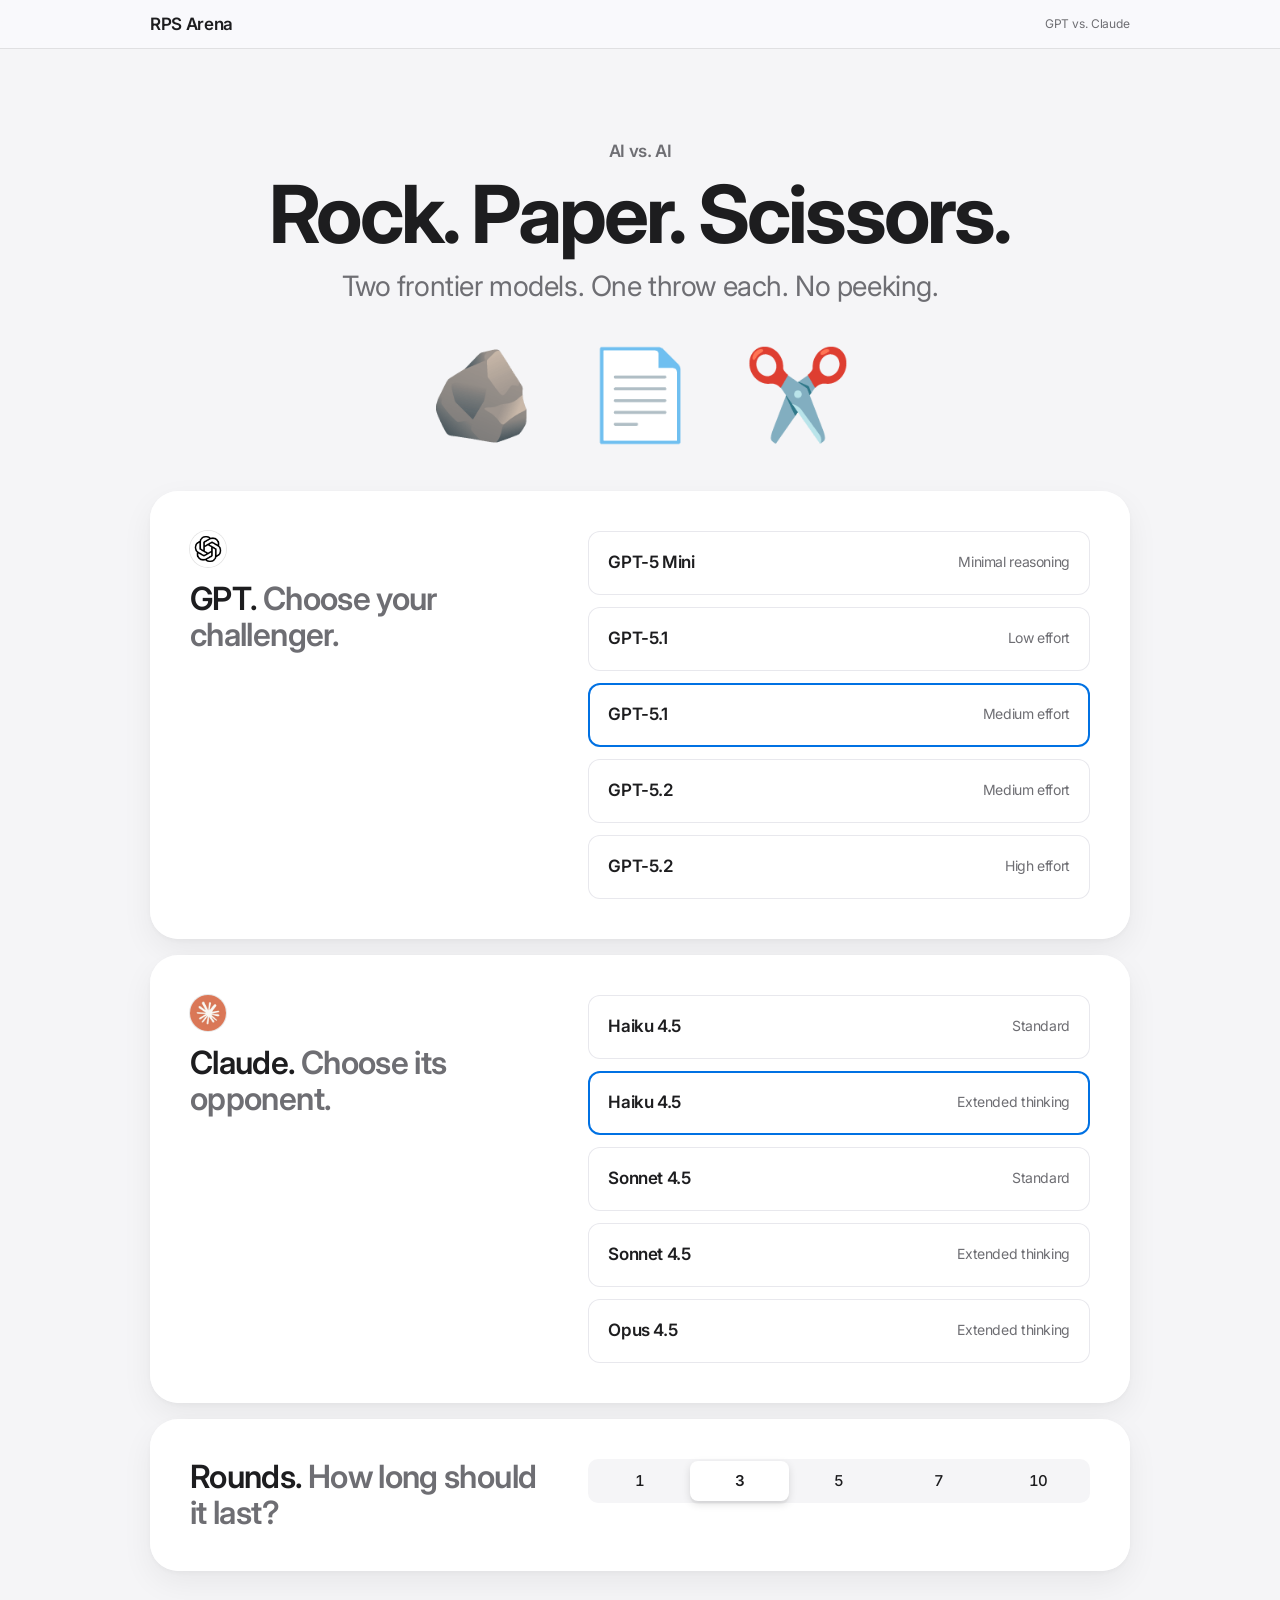
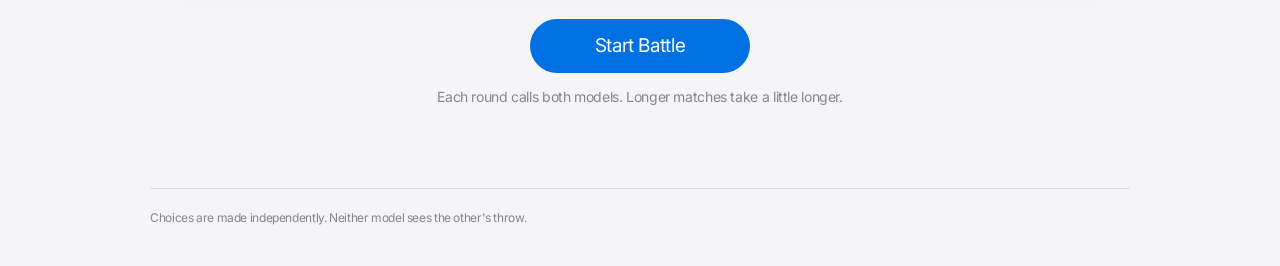
==== commit fb998a83: "Restyle the UI with a clean, system-native look Replace the dark fight-night theme with a minimal li" ====
--- a/templates/index.html
+++ b/templates/index.html
@@ -4,145 +4,128 @@
 <head>
     <meta charset="UTF-8">
     <meta name="viewport" content="width=device-width, initial-scale=1.0">
-    <meta name="color-scheme" content="dark">
-    <title>RPS Arena: GPT vs Claude</title>
+    <meta name="color-scheme" content="light dark">
+    <title>RPS Arena: GPT vs. Claude</title>
     <link rel="preconnect" href="https://fonts.googleapis.com">
     <link rel="preconnect" href="https://fonts.gstatic.com" crossorigin>
-    <link href="https://fonts.googleapis.com/css2?family=Inter:wght@400;500;600;700&family=JetBrains+Mono:wght@500;700&family=Unbounded:wght@500;700;800;900&display=swap" rel="stylesheet">
+    <link href="https://fonts.googleapis.com/css2?family=Inter:wght@400;500;600;700&display=swap" rel="stylesheet">
     <link rel="stylesheet" href="/static/css/style.css">
 </head>
 
 <body>
-    <!-- Stage lighting -->
-    <div class="stage" aria-hidden="true">
-        <div class="spot spot-gpt"></div>
-        <div class="spot spot-claude"></div>
-        <div class="floor"></div>
-    </div>
-
-    <header class="topbar">
-        <a class="brand" href="/" aria-label="RPS Arena home">
-            <span class="brand-mark">✊✋✌️</span>
-            <span class="brand-name">RPS<span>Arena</span></span>
-        </a>
-        <span class="brand-tag">AI vs AI · Live</span>
-    </header>
+    <nav class="nav">
+        <div class="nav-inner">
+            <a class="brand" href="/">RPS Arena</a>
+            <span class="nav-meta">GPT vs. Claude</span>
+        </div>
+    </nav>
 
     <main>
-        <!-- ========== Setup: fighter select ========== -->
+        <!-- ========== Setup ========== -->
         <section id="setup" class="setup" aria-labelledby="setup-title">
-            <div class="setup-hero">
-                <p class="eyebrow">Tonight's main event</p>
-                <h1 id="setup-title" class="setup-title">
-                    <span class="t-gpt">GPT</span>
-                    <span class="t-vs">vs</span>
-                    <span class="t-claude">Claude</span>
-                </h1>
-                <p class="setup-lede">Two frontier models. One hand each. No peeking.</p>
-            </div>
-
-            <div class="fighters">
-                <fieldset class="fighter fighter-gpt">
-                    <legend class="fighter-head">
+            <header class="hero">
+                <p class="eyebrow">AI vs. AI</p>
+                <h1 id="setup-title" class="hero-title">Rock. Paper. Scissors.</h1>
+                <p class="hero-sub">Two frontier models. One throw each. No&nbsp;peeking.</p>
+                <div class="hero-art" aria-hidden="true">
+                    <span>🪨</span><span>📄</span><span>✂️</span>
+                </div>
+            </header>
+
+            <div class="config">
+                <fieldset class="config-group fighter-gpt">
+                    <legend class="config-head">
                         <img src="/static/img/openai.webp" alt="" class="avatar">
-                        <span>
-                            <span class="fighter-corner">Player 1 · OpenAI</span>
-                            <span class="fighter-title">Pick a GPT</span>
-                        </span>
+                        <span class="config-title"><b>GPT.</b> Choose your challenger.</span>
                     </legend>
-                    <div class="options">
-                        <label class="option">
+                    <div class="tiles">
+                        <label class="tile">
                             <input type="radio" name="gpt-model" value="gpt-5-mini">
-                            <span class="option-body">
-                                <span class="option-name">GPT-5 Mini</span>
-                                <span class="option-tag">Minimal reasoning</span>
-                            </span>
-                        </label>
-                        <label class="option">
+                            <span class="tile-body">
+                                <span class="tile-name">GPT-5 Mini</span>
+                                <span class="tile-tag">Minimal reasoning</span>
+                            </span>
+                        </label>
+                        <label class="tile">
                             <input type="radio" name="gpt-model" value="gpt-5.1-low">
-                            <span class="option-body">
-                                <span class="option-name">GPT-5.1</span>
-                                <span class="option-tag">Low effort</span>
-                            </span>
-                        </label>
-                        <label class="option">
+                            <span class="tile-body">
+                                <span class="tile-name">GPT-5.1</span>
+                                <span class="tile-tag">Low effort</span>
+                            </span>
+                        </label>
+                        <label class="tile">
                             <input type="radio" name="gpt-model" value="gpt-5.1" checked>
-                            <span class="option-body">
-                                <span class="option-name">GPT-5.1</span>
-                                <span class="option-tag">Medium effort</span>
-                            </span>
-                        </label>
-                        <label class="option">
+                            <span class="tile-body">
+                                <span class="tile-name">GPT-5.1</span>
+                                <span class="tile-tag">Medium effort</span>
+                            </span>
+                        </label>
+                        <label class="tile">
                             <input type="radio" name="gpt-model" value="gpt-5.2">
-                            <span class="option-body">
-                                <span class="option-name">GPT-5.2</span>
-                                <span class="option-tag">Medium effort</span>
-                            </span>
-                        </label>
-                        <label class="option">
+                            <span class="tile-body">
+                                <span class="tile-name">GPT-5.2</span>
+                                <span class="tile-tag">Medium effort</span>
+                            </span>
+                        </label>
+                        <label class="tile">
                             <input type="radio" name="gpt-model" value="gpt-5.2-high">
-                            <span class="option-body">
-                                <span class="option-name">GPT-5.2</span>
-                                <span class="option-tag">High effort</span>
+                            <span class="tile-body">
+                                <span class="tile-name">GPT-5.2</span>
+                                <span class="tile-tag">High effort</span>
                             </span>
                         </label>
                     </div>
                 </fieldset>
 
-                <div class="vs-badge" aria-hidden="true">VS</div>
-
-                <fieldset class="fighter fighter-claude">
-                    <legend class="fighter-head">
+                <fieldset class="config-group fighter-claude">
+                    <legend class="config-head">
                         <img src="/static/img/anthropic.jpeg" alt="" class="avatar">
-                        <span>
-                            <span class="fighter-corner">Player 2 · Anthropic</span>
-                            <span class="fighter-title">Pick a Claude</span>
-                        </span>
+                        <span class="config-title"><b>Claude.</b> Choose its opponent.</span>
                     </legend>
-                    <div class="options">
-                        <label class="option">
+                    <div class="tiles">
+                        <label class="tile">
                             <input type="radio" name="claude-model" value="claude-haiku-4.5-standard">
-                            <span class="option-body">
-                                <span class="option-name">Haiku 4.5</span>
-                                <span class="option-tag">Standard</span>
-                            </span>
-                        </label>
-                        <label class="option">
+                            <span class="tile-body">
+                                <span class="tile-name">Haiku 4.5</span>
+                                <span class="tile-tag">Standard</span>
+                            </span>
+                        </label>
+                        <label class="tile">
                             <input type="radio" name="claude-model" value="claude-haiku-4.5" checked>
-                            <span class="option-body">
-                                <span class="option-name">Haiku 4.5</span>
-                                <span class="option-tag">Extended thinking</span>
-                            </span>
-                        </label>
-                        <label class="option">
+                            <span class="tile-body">
+                                <span class="tile-name">Haiku 4.5</span>
+                                <span class="tile-tag">Extended thinking</span>
+                            </span>
+                        </label>
+                        <label class="tile">
                             <input type="radio" name="claude-model" value="claude-sonnet-4.5-standard">
-                            <span class="option-body">
-                                <span class="option-name">Sonnet 4.5</span>
-                                <span class="option-tag">Standard</span>
-                            </span>
-                        </label>
-                        <label class="option">
+                            <span class="tile-body">
+                                <span class="tile-name">Sonnet 4.5</span>
+                                <span class="tile-tag">Standard</span>
+                            </span>
+                        </label>
+                        <label class="tile">
                             <input type="radio" name="claude-model" value="claude-sonnet-4.5">
-                            <span class="option-body">
-                                <span class="option-name">Sonnet 4.5</span>
-                                <span class="option-tag">Extended thinking</span>
-                            </span>
-                        </label>
-                        <label class="option">
+                            <span class="tile-body">
+                                <span class="tile-name">Sonnet 4.5</span>
+                                <span class="tile-tag">Extended thinking</span>
+                            </span>
+                        </label>
+                        <label class="tile">
                             <input type="radio" name="claude-model" value="claude-opus-4.5">
-                            <span class="option-body">
-                                <span class="option-name">Opus 4.5</span>
-                                <span class="option-tag">Extended thinking</span>
+                            <span class="tile-body">
+                                <span class="tile-name">Opus 4.5</span>
+                                <span class="tile-tag">Extended thinking</span>
                             </span>
                         </label>
                     </div>
                 </fieldset>
-            </div>
-
-            <div class="setup-footer">
-                <fieldset class="rounds">
-                    <legend>Rounds</legend>
-                    <div class="segmented">
+
+                <fieldset class="config-group rounds">
+                    <legend class="config-head">
+                        <span class="config-title"><b>Rounds.</b> How long should it last?</span>
+                    </legend>
+                    <div class="segmented" role="presentation">
                         <label><input type="radio" name="game-count" value="1"><span>1</span></label>
                         <label><input type="radio" name="game-count" value="3" checked><span>3</span></label>
                         <label><input type="radio" name="game-count" value="5"><span>5</span></label>
@@ -150,18 +133,19 @@
                         <label><input type="radio" name="game-count" value="10"><span>10</span></label>
                     </div>
                 </fieldset>
-                <button id="btn-run" class="btn btn-fight" type="button">
-                    <span>Start the battle</span>
-                    <span class="btn-fight-icon" aria-hidden="true">→</span>
-                </button>
-            </div>
-            <p id="setup-error" class="setup-error" role="alert" hidden></p>
+            </div>
+
+            <div class="cta">
+                <button id="btn-run" class="btn btn-primary btn-large" type="button">Start Battle</button>
+                <p class="cta-note">Each round calls both models. Longer matches take a little longer.</p>
+                <p id="setup-error" class="setup-error" role="alert" hidden></p>
+            </div>
         </section>
 
         <!-- ========== Battle ========== -->
         <section id="game-container" class="battle" hidden aria-label="Battle">
-            <!-- Broadcast scoreboard -->
-            <div class="scoreboard">
+            <!-- Scoreboard -->
+            <div class="card scoreboard">
                 <div class="sb-side sb-gpt">
                     <img src="/static/img/openai.webp" alt="OpenAI" class="avatar">
                     <div class="sb-id">
@@ -172,7 +156,7 @@
                 </div>
 
                 <div class="sb-center">
-                    <span class="sb-round">Round <b id="round-number">1</b><span class="sb-of">/</span><span id="total-rounds">3</span></span>
+                    <span class="sb-round">Round <span id="round-number">1</span> of <span id="total-rounds">3</span></span>
                     <div id="round-pips" class="pips" aria-hidden="true"></div>
                     <span id="phase-indicator" class="phase">Ready</span>
                 </div>
@@ -185,34 +169,35 @@
                     </div>
                     <img src="/static/img/anthropic.jpeg" alt="Anthropic" class="avatar">
                 </div>
-            </div>
-            <div class="momentum" aria-hidden="true">
-                <span id="momentum-gpt" class="momentum-gpt"></span>
-                <span id="momentum-claude" class="momentum-claude"></span>
+
+                <div class="momentum" aria-hidden="true">
+                    <span id="momentum-gpt" class="momentum-gpt"></span>
+                    <span id="momentum-claude" class="momentum-claude"></span>
+                </div>
             </div>
 
             <!-- Arena -->
-            <div id="arena" class="arena">
+            <div id="arena" class="card arena">
                 <div class="corner corner-gpt">
                     <div id="gpt-hand" class="hand">
                         <span id="gpt-choice-icon" class="hand-glyph">✊</span>
                     </div>
                     <span id="gpt-choice-label" class="hand-label">GPT</span>
                     <span id="gpt-clock" class="clock">
-                        <span class="clock-dot"></span>
-                        <span id="gpt-clock-label" class="clock-label">Waiting</span>
+                        <span class="spinner" aria-hidden="true"></span>
+                        <span id="gpt-clock-label" class="clock-label">Ready</span>
                         <span id="gpt-timer" class="clock-time">0.0s</span>
                     </span>
                 </div>
 
                 <div class="callout">
                     <span id="callout-kicker" class="callout-kicker">Round 1</span>
-                    <div id="result-display" class="callout-main" aria-live="polite">Get ready</div>
-                    <p id="game-status" class="callout-sub">Both fighters are stepping in.</p>
+                    <div id="result-display" class="callout-main" aria-live="polite">Get ready.</div>
+                    <p id="game-status" class="callout-sub">Both models are stepping in.</p>
                     <div id="actions" class="actions" hidden>
-                        <button id="btn-retry" class="btn btn-primary" type="button" hidden>Retry round</button>
+                        <button id="btn-retry" class="btn btn-primary" type="button" hidden>Retry Round</button>
                         <button id="btn-rematch" class="btn btn-primary" type="button" hidden>Rematch</button>
-                        <button id="btn-new" class="btn btn-ghost" type="button">New matchup</button>
+                        <button id="btn-new" class="btn btn-link" type="button">New matchup</button>
                     </div>
                 </div>
 
@@ -222,42 +207,41 @@
                     </div>
                     <span id="claude-choice-label" class="hand-label">Claude</span>
                     <span id="claude-clock" class="clock">
-                        <span class="clock-dot"></span>
-                        <span id="claude-clock-label" class="clock-label">Waiting</span>
+                        <span class="spinner" aria-hidden="true"></span>
+                        <span id="claude-clock-label" class="clock-label">Ready</span>
                         <span id="claude-timer" class="clock-time">0.0s</span>
                     </span>
                 </div>
-                <div id="confetti" class="confetti" aria-hidden="true"></div>
-            </div>
-
-            <!-- What each model was thinking -->
+            </div>
+
+            <!-- Reasoning -->
             <div class="minds">
-                <article class="mind mind-gpt">
+                <article class="card mind mind-gpt">
                     <header class="mind-head">
                         <h2>GPT's reasoning</h2>
                         <dl class="record">
-                            <div><dt>W</dt><dd id="gpt-wins">0</dd></div>
-                            <div><dt>L</dt><dd id="gpt-losses">0</dd></div>
-                            <div><dt>D</dt><dd id="gpt-draws">0</dd></div>
+                            <div><dt>Wins</dt><dd id="gpt-wins">0</dd></div>
+                            <div><dt>Losses</dt><dd id="gpt-losses">0</dd></div>
+                            <div><dt>Draws</dt><dd id="gpt-draws">0</dd></div>
                         </dl>
                     </header>
-                    <div id="gpt-reasoning" class="reasoning-text is-empty">Waiting for the first move…</div>
+                    <div id="gpt-reasoning" class="reasoning-text is-empty">Waiting for the first move.</div>
                     <footer class="mind-foot">
                         <span>Last round <b id="gpt-last-time">0.0s</b></span>
                         <span>Total <b id="gpt-total-time">0.0s</b></span>
                     </footer>
                 </article>
 
-                <article class="mind mind-claude">
+                <article class="card mind mind-claude">
                     <header class="mind-head">
                         <h2>Claude's reasoning</h2>
                         <dl class="record">
-                            <div><dt>W</dt><dd id="claude-wins">0</dd></div>
-                            <div><dt>L</dt><dd id="claude-losses">0</dd></div>
-                            <div><dt>D</dt><dd id="claude-draws">0</dd></div>
+                            <div><dt>Wins</dt><dd id="claude-wins">0</dd></div>
+                            <div><dt>Losses</dt><dd id="claude-losses">0</dd></div>
+                            <div><dt>Draws</dt><dd id="claude-draws">0</dd></div>
                         </dl>
                     </header>
-                    <div id="claude-reasoning" class="reasoning-text is-empty">Waiting for the first move…</div>
+                    <div id="claude-reasoning" class="reasoning-text is-empty">Waiting for the first move.</div>
                     <footer class="mind-foot">
                         <span>Last round <b id="claude-last-time">0.0s</b></span>
                         <span>Total <b id="claude-total-time">0.0s</b></span>
@@ -274,6 +258,10 @@
         </section>
     </main>
 
+    <footer class="site-footer">
+        <p>Choices are made independently. Neither model sees the other's throw.</p>
+    </footer>
+
     <script src="/static/js/game.js"></script>
 </body>
 
--- a/static/css/style.css
+++ b/static/css/style.css
@@ -1,35 +1,67 @@
 /* ==========================================================
-   RPS Arena: GPT vs Claude
+   RPS Arena: GPT vs. Claude
+   Clean, system-native styling with light and dark modes.
    ========================================================== */
 
 :root {
-    --bg: #09090c;
-    --surface: #121218;
-    --surface-2: #191921;
-    --line: rgba(255, 255, 255, 0.08);
-    --line-strong: rgba(255, 255, 255, 0.16);
-    --ink: #f3f1ec;
-    --ink-2: rgba(243, 241, 236, 0.68);
-    --ink-3: rgba(243, 241, 236, 0.42);
-
-    --gpt: #1fc98a;
-    --gpt-soft: rgba(31, 201, 138, 0.14);
-    --gpt-glow: rgba(31, 201, 138, 0.45);
-    --claude: #e07a55;
-    --claude-soft: rgba(224, 122, 85, 0.14);
-    --claude-glow: rgba(224, 122, 85, 0.45);
-    --draw: #9aa3b8;
-    --draw-soft: rgba(154, 163, 184, 0.14);
-    --danger: #ff6b6b;
-
-    --font-display: 'Unbounded', 'Inter', system-ui, sans-serif;
-    --font-body: 'Inter', system-ui, -apple-system, sans-serif;
-    --font-mono: 'JetBrains Mono', ui-monospace, monospace;
-
-    --radius-sm: 8px;
-    --radius-md: 14px;
-    --radius-lg: 22px;
-    --ease-spring: cubic-bezier(0.34, 1.56, 0.64, 1);
+    --bg: #f5f5f7;
+    --card: #ffffff;
+    --fill: #f5f5f7;
+    --fill-2: #e8e8ed;
+    --ink: #1d1d1f;
+    --ink-2: #6e6e73;
+    --ink-3: #86868b;
+    --hairline: rgba(0, 0, 0, 0.1);
+    --nav-bg: rgba(251, 251, 253, 0.8);
+    --shadow: 0 2px 6px rgba(0, 0, 0, 0.04), 0 12px 32px rgba(0, 0, 0, 0.06);
+    --shadow-hover: 0 4px 12px rgba(0, 0, 0, 0.06), 0 20px 48px rgba(0, 0, 0, 0.1);
+
+    --blue: #0071e3;
+    --blue-hover: #0077ed;
+    --link: #0066cc;
+    --gpt: #10a37f;
+    --gpt-tint: rgba(16, 163, 127, 0.1);
+    --claude: #d97757;
+    --claude-tint: rgba(217, 119, 87, 0.12);
+    --draw: #86868b;
+    --draw-tint: rgba(134, 134, 139, 0.14);
+    --red: #e30000;
+
+    --font: -apple-system, BlinkMacSystemFont, 'SF Pro Text', 'SF Pro Display', 'Inter', 'Helvetica Neue', Helvetica, Arial, sans-serif;
+    --font-display: -apple-system, BlinkMacSystemFont, 'SF Pro Display', 'Inter', 'Helvetica Neue', Helvetica, Arial, sans-serif;
+
+    --r-sm: 12px;
+    --r-md: 18px;
+    --r-lg: 28px;
+    --ease: cubic-bezier(0.25, 0.1, 0.25, 1);
+    --ease-out: cubic-bezier(0.22, 1, 0.36, 1);
+}
+
+@media (prefers-color-scheme: dark) {
+    :root {
+        --bg: #000000;
+        --card: #1c1c1e;
+        --fill: #2c2c2e;
+        --fill-2: #3a3a3c;
+        --ink: #f5f5f7;
+        --ink-2: #a1a1a6;
+        --ink-3: #86868b;
+        --hairline: rgba(255, 255, 255, 0.12);
+        --nav-bg: rgba(22, 22, 23, 0.8);
+        --shadow: none;
+        --shadow-hover: none;
+
+        --blue: #0071e3;
+        --blue-hover: #0077ed;
+        --link: #2997ff;
+        --gpt: #30d158;
+        --gpt-tint: rgba(48, 209, 88, 0.14);
+        --claude: #ff9f6b;
+        --claude-tint: rgba(255, 159, 107, 0.14);
+        --draw: #98989d;
+        --draw-tint: rgba(152, 152, 157, 0.18);
+        --red: #ff453a;
+    }
 }
 
 *,
@@ -49,123 +81,69 @@
 }
 
 body {
-    font-family: var(--font-body);
+    font-family: var(--font);
+    font-size: 17px;
+    line-height: 1.47;
+    letter-spacing: -0.022em;
     background: var(--bg);
     color: var(--ink);
     min-height: 100vh;
     overflow-x: hidden;
-    line-height: 1.5;
     -webkit-font-smoothing: antialiased;
+    -moz-osx-font-smoothing: grayscale;
+    font-feature-settings: 'kern';
 }
 
 button {
     font: inherit;
+    letter-spacing: inherit;
     color: inherit;
 }
 
 :focus-visible {
-    outline: 2px solid var(--ink);
+    outline: 2px solid var(--blue);
     outline-offset: 3px;
 }
 
-/* ---------- Stage lighting ---------- */
-.stage {
-    position: fixed;
-    inset: 0;
-    z-index: -1;
-    pointer-events: none;
-    overflow: hidden;
-}
-
-.spot {
-    position: absolute;
-    top: -30vh;
-    width: 70vw;
-    height: 110vh;
-    filter: blur(60px);
-    opacity: 0.22;
-}
-
-.spot-gpt {
-    left: -20vw;
-    background: radial-gradient(ellipse at 50% 0%, var(--gpt) 0%, transparent 60%);
-    transform: rotate(-14deg);
-}
-
-.spot-claude {
-    right: -20vw;
-    background: radial-gradient(ellipse at 50% 0%, var(--claude) 0%, transparent 60%);
-    transform: rotate(14deg);
-}
-
-.floor {
-    position: absolute;
-    left: -50%;
-    right: -50%;
-    bottom: -10vh;
-    height: 55vh;
-    background-image:
-        linear-gradient(var(--line) 1px, transparent 1px),
-        linear-gradient(90deg, var(--line) 1px, transparent 1px);
-    background-size: 64px 64px;
-    transform: perspective(600px) rotateX(62deg);
-    transform-origin: bottom;
-    mask-image: linear-gradient(to top, rgba(0, 0, 0, 0.9), transparent 85%);
-    -webkit-mask-image: linear-gradient(to top, rgba(0, 0, 0, 0.9), transparent 85%);
-}
-
-/* ---------- Top bar ---------- */
-.topbar {
+/* ---------- Navigation ---------- */
+.nav {
+    position: sticky;
+    top: 0;
+    z-index: 100;
+    background: var(--nav-bg);
+    backdrop-filter: saturate(180%) blur(20px);
+    -webkit-backdrop-filter: saturate(180%) blur(20px);
+    border-bottom: 1px solid var(--hairline);
+}
+
+.nav-inner {
+    max-width: 1024px;
+    height: 48px;
+    margin: 0 auto;
+    padding: 0 22px;
     display: flex;
     align-items: center;
     justify-content: space-between;
-    gap: 16px;
-    max-width: 1240px;
-    margin: 0 auto;
-    padding: 20px 24px;
 }
 
 .brand {
-    display: inline-flex;
-    align-items: center;
-    gap: 10px;
+    font-size: 17px;
+    font-weight: 600;
+    letter-spacing: -0.02em;
     color: var(--ink);
     text-decoration: none;
 }
 
-.brand-mark {
-    font-size: 1.1rem;
-    letter-spacing: -0.15em;
-}
-
-.brand-name {
-    font-family: var(--font-display);
-    font-weight: 800;
-    font-size: 1rem;
-    letter-spacing: 0.02em;
-}
-
-.brand-name span {
-    color: var(--ink-3);
-    font-weight: 500;
-    margin-left: 4px;
-}
-
-.brand-tag {
-    font-size: 0.72rem;
-    font-weight: 600;
-    letter-spacing: 0.14em;
-    text-transform: uppercase;
-    color: var(--ink-3);
-    padding: 6px 12px;
-    border: 1px solid var(--line);
-    border-radius: 999px;
+.nav-meta {
+    font-size: 12px;
+    color: var(--ink-2);
+    letter-spacing: -0.01em;
 }
 
 main {
-    max-width: 1240px;
+    max-width: 1024px;
     margin: 0 auto;
-    padding: 0 24px 64px;
+    padding: 0 22px 80px;
 }
 
 /* ---------- Buttons ---------- */
@@ -173,278 +151,239 @@
     display: inline-flex;
     align-items: center;
     justify-content: center;
-    gap: 10px;
-    border: 1px solid transparent;
-    border-radius: 999px;
-    padding: 12px 22px;
-    font-weight: 600;
-    font-size: 0.95rem;
+    gap: 6px;
+    border: 0;
+    border-radius: 980px;
+    padding: 11px 22px;
+    font-size: 17px;
+    font-weight: 400;
+    line-height: 1.18;
     cursor: pointer;
-    transition: transform 0.15s ease, background-color 0.15s ease, border-color 0.15s ease, box-shadow 0.2s ease;
+    transition: background-color 0.2s var(--ease), transform 0.2s var(--ease), opacity 0.2s var(--ease);
 }
 
 .btn:active {
-    transform: translateY(1px) scale(0.99);
+    transform: scale(0.98);
 }
 
 .btn-primary {
-    background: var(--ink);
-    color: var(--bg);
+    background: var(--blue);
+    color: #fff;
 }
 
 .btn-primary:hover {
-    box-shadow: 0 8px 30px rgba(243, 241, 236, 0.18);
-}
-
-.btn-ghost {
+    background: var(--blue-hover);
+}
+
+.btn-primary[disabled] {
+    opacity: 0.5;
+    cursor: progress;
+}
+
+.btn-large {
+    min-width: 220px;
+    padding: 16px 32px;
+    font-size: 19px;
+}
+
+.btn-link {
     background: transparent;
-    border-color: var(--line-strong);
-    color: var(--ink);
-}
-
-.btn-ghost:hover {
-    background: rgba(255, 255, 255, 0.05);
+    color: var(--link);
+    padding: 11px 12px;
+}
+
+.btn-link::after {
+    content: '›';
+    font-size: 1.15em;
+    line-height: 1;
+    transform: translateY(-0.03em);
+}
+
+.btn-link:hover {
+    text-decoration: underline;
+}
+
+/* ---------- Shared ---------- */
+.card {
+    background: var(--card);
+    border-radius: var(--r-lg);
+    box-shadow: var(--shadow);
+}
+
+.avatar {
+    width: 36px;
+    height: 36px;
+    border-radius: 50%;
+    object-fit: cover;
+    flex-shrink: 0;
+    box-shadow: 0 0 0 1px var(--hairline);
 }
 
 /* ==========================================================
    Setup
    ========================================================== */
 .setup {
-    padding-top: clamp(16px, 4vh, 48px);
-    animation: rise 0.6s ease both;
-}
-
-.setup-hero {
+    animation: fade-up 0.8s var(--ease-out) both;
+}
+
+.hero {
     text-align: center;
-    margin-bottom: clamp(28px, 5vh, 48px);
+    padding: clamp(56px, 10vh, 104px) 0 clamp(40px, 6vh, 64px);
 }
 
 .eyebrow {
-    font-size: 0.75rem;
-    font-weight: 600;
-    letter-spacing: 0.22em;
-    text-transform: uppercase;
-    color: var(--ink-3);
-    margin-bottom: 14px;
-}
-
-.setup-title {
+    font-size: 17px;
+    font-weight: 600;
+    color: var(--ink-2);
+    margin-bottom: 8px;
+}
+
+.hero-title {
     font-family: var(--font-display);
-    font-weight: 900;
-    font-size: clamp(2.6rem, 9vw, 6.2rem);
-    line-height: 0.95;
-    letter-spacing: -0.03em;
+    font-size: clamp(44px, 8vw, 80px);
+    font-weight: 700;
+    line-height: 1.05;
+    letter-spacing: -0.035em;
+    text-wrap: balance;
+}
+
+.hero-sub {
+    margin-top: 14px;
+    font-family: var(--font-display);
+    font-size: clamp(21px, 2.6vw, 28px);
+    font-weight: 400;
+    line-height: 1.2;
+    letter-spacing: -0.015em;
+    color: var(--ink-2);
+    text-wrap: balance;
+}
+
+.hero-art {
     display: flex;
     justify-content: center;
-    align-items: baseline;
-    gap: 0.25em;
-    flex-wrap: wrap;
-}
-
-.t-gpt {
-    color: var(--gpt);
-}
-
-.t-claude {
-    color: var(--claude);
-}
-
-.t-vs {
-    font-size: 0.38em;
-    font-weight: 500;
-    color: var(--ink-3);
-    text-transform: uppercase;
-    letter-spacing: 0.1em;
-}
-
-.setup-lede {
-    margin-top: 16px;
-    color: var(--ink-2);
-    font-size: clamp(1rem, 2vw, 1.15rem);
-}
-
-/* Fighter select */
-.fighters {
+    gap: clamp(20px, 5vw, 48px);
+    margin-top: clamp(32px, 5vh, 48px);
+    font-size: clamp(48px, 9vw, 88px);
+    line-height: 1;
+}
+
+.hero-art span {
+    display: inline-block;
+    animation: float 6s ease-in-out infinite;
+}
+
+.hero-art span:nth-child(2) { animation-delay: -2s; }
+.hero-art span:nth-child(3) { animation-delay: -4s; }
+
+/* Configurator */
+.config {
     display: grid;
-    grid-template-columns: 1fr auto 1fr;
-    align-items: center;
-    gap: 20px;
-}
-
-.fighter {
-    --c: var(--gpt);
-    --c-soft: var(--gpt-soft);
-    border: 1px solid var(--line);
-    border-radius: var(--radius-lg);
-    background: linear-gradient(180deg, var(--c-soft), transparent 55%), var(--surface);
-    padding: 22px;
+    gap: 16px;
+}
+
+.config-group {
+    --c: var(--blue);
+    border: 0;
+    background: var(--card);
+    border-radius: var(--r-lg);
+    box-shadow: var(--shadow);
+    padding: clamp(24px, 4vw, 40px);
+    display: grid;
+    grid-template-columns: minmax(0, 1fr) minmax(0, 1.4fr);
+    gap: 24px 40px;
     min-width: 0;
 }
 
-.fighter-claude {
-    --c: var(--claude);
-    --c-soft: var(--claude-soft);
-}
-
-.fighter-head {
-    display: flex;
-    align-items: center;
-    gap: 14px;
+.config-head {
     float: left;
     width: 100%;
-    margin-bottom: 18px;
-}
-
-.fighter-head + * {
+    display: flex;
+    flex-direction: column;
+    gap: 14px;
+    padding: 0;
+}
+
+.config-head + * {
     clear: both;
 }
 
-.avatar {
-    width: 44px;
-    height: 44px;
-    border-radius: 50%;
-    object-fit: cover;
-    flex-shrink: 0;
-    box-shadow: 0 0 0 2px var(--bg), 0 0 0 4px var(--c, var(--line-strong));
-}
-
-.fighter-corner {
-    display: block;
-    font-size: 0.72rem;
-    font-weight: 600;
-    letter-spacing: 0.14em;
-    text-transform: uppercase;
-    color: var(--c);
-}
-
-.fighter-title {
-    display: block;
+.config-title {
     font-family: var(--font-display);
-    font-weight: 700;
-    font-size: 1.25rem;
-    letter-spacing: -0.01em;
-}
-
-.options {
+    font-size: clamp(24px, 3vw, 32px);
+    font-weight: 600;
+    line-height: 1.125;
+    letter-spacing: -0.02em;
+    color: var(--ink-2);
+}
+
+.config-title b {
+    color: var(--ink);
+    font-weight: 600;
+}
+
+.tiles {
     display: grid;
-    gap: 8px;
-}
-
-.option {
+    gap: 12px;
+}
+
+.tile {
     position: relative;
     cursor: pointer;
 }
 
-.option input,
+.tile input,
 .segmented input {
     position: absolute;
     opacity: 0;
     pointer-events: none;
 }
 
-.option-body {
+.tile-body {
     display: flex;
     align-items: center;
     justify-content: space-between;
-    gap: 12px;
-    padding: 13px 16px;
-    border: 1px solid var(--line);
-    border-radius: var(--radius-md);
-    background: rgba(255, 255, 255, 0.02);
-    transition: border-color 0.15s ease, background-color 0.15s ease, transform 0.15s ease;
-}
-
-.option-body::before {
-    content: '';
-    width: 14px;
-    height: 14px;
-    border-radius: 50%;
-    border: 2px solid var(--line-strong);
-    flex-shrink: 0;
-    transition: border-color 0.15s ease, box-shadow 0.15s ease;
-}
-
-.option-name {
-    font-weight: 600;
+    gap: 16px;
+    min-height: 64px;
+    padding: 16px 20px;
+    border-radius: var(--r-sm);
+    box-shadow: inset 0 0 0 1px var(--fill-2);
+    transition: box-shadow 0.2s var(--ease);
+}
+
+.tile:hover .tile-body {
+    box-shadow: inset 0 0 0 1px var(--ink-3);
+}
+
+.tile input:checked + .tile-body {
+    box-shadow: inset 0 0 0 2px var(--blue);
+}
+
+.tile input:focus-visible + .tile-body {
+    outline: 2px solid var(--blue);
+    outline-offset: 3px;
+}
+
+.tile-name {
+    font-weight: 600;
+}
+
+.tile-tag {
+    font-size: 14px;
+    color: var(--ink-2);
+    text-align: right;
+}
+
+/* Segmented control */
+.segmented {
+    display: flex;
+    align-self: start;
+    padding: 2px;
+    border-radius: 10px;
+    background: var(--fill);
+}
+
+.segmented label {
     flex: 1;
-}
-
-.option-tag {
-    font-size: 0.8rem;
-    color: var(--ink-3);
-    text-align: right;
-}
-
-.option:hover .option-body {
-    border-color: var(--line-strong);
-    background: rgba(255, 255, 255, 0.04);
-}
-
-.option input:checked + .option-body {
-    border-color: var(--c);
-    background: var(--c-soft);
-}
-
-.option input:checked + .option-body::before {
-    border-color: var(--c);
-    box-shadow: inset 0 0 0 3px var(--surface), inset 0 0 0 8px var(--c);
-}
-
-.option input:checked + .option-body .option-tag {
-    color: var(--ink-2);
-}
-
-.option input:focus-visible + .option-body {
-    outline: 2px solid var(--ink);
-    outline-offset: 2px;
-}
-
-.vs-badge {
-    font-family: var(--font-display);
-    font-weight: 900;
-    font-size: 1.4rem;
-    width: 72px;
-    height: 72px;
-    display: grid;
-    place-items: center;
-    border-radius: 50%;
-    background: var(--bg);
-    border: 1px solid var(--line-strong);
-    box-shadow: -8px 0 30px -10px var(--gpt-glow), 8px 0 30px -10px var(--claude-glow);
-}
-
-.setup-footer {
-    display: flex;
-    align-items: flex-end;
-    justify-content: center;
-    gap: 16px;
-    flex-wrap: wrap;
-    margin-top: 28px;
-}
-
-.rounds {
-    border: 0;
-}
-
-.rounds legend {
-    font-size: 0.72rem;
-    font-weight: 600;
-    letter-spacing: 0.14em;
-    text-transform: uppercase;
-    color: var(--ink-3);
-    margin-bottom: 8px;
-    padding-left: 4px;
-}
-
-.segmented {
-    display: inline-flex;
-    padding: 4px;
-    border: 1px solid var(--line);
-    border-radius: 999px;
-    background: var(--surface);
-}
-
-.segmented label {
     position: relative;
     cursor: pointer;
 }
@@ -452,89 +391,74 @@
 .segmented span {
     display: grid;
     place-items: center;
-    min-width: 48px;
-    height: 44px;
-    padding: 0 14px;
-    border-radius: 999px;
-    font-family: var(--font-mono);
-    font-weight: 700;
-    color: var(--ink-2);
-    transition: background-color 0.15s ease, color 0.15s ease;
-}
-
-.segmented label:hover span {
+    height: 40px;
+    border-radius: 8px;
+    font-size: 15px;
+    font-weight: 500;
+    font-variant-numeric: tabular-nums;
     color: var(--ink);
+    transition: background-color 0.2s var(--ease), box-shadow 0.2s var(--ease);
 }
 
 .segmented input:checked + span {
-    background: var(--ink);
-    color: var(--bg);
+    background: var(--card);
+    font-weight: 600;
+    box-shadow: 0 3px 8px rgba(0, 0, 0, 0.12), 0 3px 1px rgba(0, 0, 0, 0.04);
 }
 
 .segmented input:focus-visible + span {
-    outline: 2px solid var(--ink);
-    outline-offset: 2px;
-}
-
-.btn-fight {
-    height: 54px;
-    padding: 0 28px;
-    font-family: var(--font-display);
-    font-weight: 700;
-    font-size: 1rem;
-    letter-spacing: 0.01em;
-    color: var(--bg);
-    background: linear-gradient(90deg, var(--gpt), var(--claude));
-    box-shadow: 0 10px 40px -12px var(--gpt-glow), 0 10px 40px -12px var(--claude-glow);
-}
-
-.btn-fight:hover {
-    box-shadow: 0 14px 50px -10px var(--gpt-glow), 0 14px 50px -10px var(--claude-glow);
-}
-
-.btn-fight-icon {
-    transition: transform 0.2s ease;
-}
-
-.btn-fight:hover .btn-fight-icon {
-    transform: translateX(4px);
-}
-
-.btn-fight[disabled] {
-    opacity: 0.6;
-    cursor: progress;
+    outline: 2px solid var(--blue);
+    outline-offset: 1px;
+}
+
+@media (prefers-color-scheme: dark) {
+    .segmented input:checked + span {
+        background: #636366;
+    }
+}
+
+.cta {
+    display: flex;
+    flex-direction: column;
+    align-items: center;
+    gap: 14px;
+    padding-top: 48px;
+    text-align: center;
+}
+
+.cta-note {
+    font-size: 14px;
+    color: var(--ink-3);
 }
 
 .setup-error {
-    margin-top: 16px;
-    text-align: center;
-    color: var(--danger);
-    font-weight: 500;
+    font-size: 15px;
+    color: var(--red);
 }
 
 /* ==========================================================
    Battle
    ========================================================== */
 .battle {
-    animation: rise 0.5s ease both;
+    padding-top: 32px;
+    animation: fade-up 0.6s var(--ease-out) both;
 }
 
 /* Scoreboard */
 .scoreboard {
+    position: relative;
     display: grid;
     grid-template-columns: 1fr auto 1fr;
     align-items: center;
     gap: 16px;
-    padding: 14px 18px;
-    background: var(--surface);
-    border: 1px solid var(--line);
-    border-radius: var(--radius-lg) var(--radius-lg) 0 0;
+    padding: 20px 24px 24px;
+    overflow: hidden;
 }
 
 .sb-side {
     display: flex;
     align-items: center;
-    gap: 14px;
+    gap: 12px;
     min-width: 0;
 }
 
@@ -554,15 +478,13 @@
 }
 
 .sb-org {
-    font-size: 0.7rem;
-    font-weight: 600;
-    letter-spacing: 0.14em;
-    text-transform: uppercase;
-    color: var(--c);
+    font-size: 12px;
+    color: var(--ink-3);
 }
 
 .sb-model {
-    font-weight: 700;
+    font-size: 15px;
+    font-weight: 600;
     white-space: nowrap;
     overflow: hidden;
     text-overflow: ellipsis;
@@ -570,17 +492,17 @@
 
 .sb-score {
     font-family: var(--font-display);
-    font-weight: 900;
-    font-size: clamp(2rem, 4vw, 2.8rem);
+    font-size: clamp(36px, 5vw, 48px);
+    font-weight: 600;
+    letter-spacing: -0.03em;
     line-height: 1;
-    color: var(--c);
-    min-width: 1.2em;
+    min-width: 1.1em;
     text-align: center;
     font-variant-numeric: tabular-nums;
 }
 
 .sb-score.bump {
-    animation: bump 0.5s var(--ease-spring);
+    animation: bump 0.5s var(--ease-out);
 }
 
 .sb-center {
@@ -591,59 +513,38 @@
 }
 
 .sb-round {
-    font-size: 0.75rem;
-    font-weight: 600;
-    letter-spacing: 0.14em;
-    text-transform: uppercase;
-    color: var(--ink-3);
-}
-
-.sb-round b {
-    color: var(--ink);
-    font-family: var(--font-mono);
-    font-size: 0.95rem;
-}
-
-.sb-of {
-    margin: 0 3px;
-}
-
-.sb-round #total-rounds {
-    font-family: var(--font-mono);
+    font-size: 14px;
+    font-weight: 600;
+    font-variant-numeric: tabular-nums;
 }
 
 .pips {
     display: flex;
-    gap: 5px;
+    gap: 6px;
     flex-wrap: wrap;
     justify-content: center;
-    max-width: 220px;
+    max-width: 200px;
 }
 
 .pip {
-    width: 10px;
-    height: 10px;
+    width: 8px;
+    height: 8px;
     border-radius: 50%;
-    background: rgba(255, 255, 255, 0.1);
-    transition: background-color 0.3s ease, box-shadow 0.3s ease;
+    background: var(--fill-2);
+    transition: background-color 0.3s var(--ease), transform 0.3s var(--ease);
 }
 
 .pip.is-current {
-    box-shadow: 0 0 0 2px var(--ink);
+    background: var(--ink);
+    transform: scale(1.1);
 }
 
 .pip.win-gpt { background: var(--gpt); }
 .pip.win-claude { background: var(--claude); }
-.pip.win-draw { background: var(--draw); }
+.pip.win-draw { background: var(--ink-3); }
 
 .phase {
-    font-size: 0.72rem;
-    font-weight: 600;
-    letter-spacing: 0.08em;
-    text-transform: uppercase;
-    padding: 4px 10px;
-    border-radius: 999px;
-    background: rgba(255, 255, 255, 0.06);
+    font-size: 12px;
     color: var(--ink-2);
 }
 
@@ -651,32 +552,20 @@
     color: var(--ink);
 }
 
-.phase.is-live::before {
-    content: '';
-    display: inline-block;
-    width: 6px;
-    height: 6px;
-    margin-right: 7px;
-    border-radius: 50%;
-    background: var(--danger);
-    vertical-align: 1px;
-    animation: blink 1.2s ease-in-out infinite;
-}
-
-/* Momentum (tug of war) */
 .momentum {
-    display: flex;
-    height: 4px;
-    background: rgba(255, 255, 255, 0.06);
-    overflow: hidden;
-    border-left: 1px solid var(--line);
-    border-right: 1px solid var(--line);
+    position: absolute;
+    left: 0;
+    right: 0;
+    bottom: 0;
+    display: flex;
+    height: 3px;
+    background: var(--fill);
 }
 
 .momentum span {
     height: 100%;
     width: 50%;
-    transition: width 0.8s var(--ease-spring);
+    transition: width 0.8s var(--ease-out);
 }
 
 .momentum-gpt { background: var(--gpt); }
@@ -684,69 +573,40 @@
 
 /* Arena */
 .arena {
-    position: relative;
     display: grid;
-    grid-template-columns: 1fr minmax(260px, 380px) 1fr;
+    grid-template-columns: 1fr minmax(240px, 340px) 1fr;
     align-items: center;
     gap: 24px;
-    padding: clamp(28px, 5vw, 56px) clamp(16px, 4vw, 48px);
-    background:
-        radial-gradient(ellipse at 15% 60%, var(--gpt-soft), transparent 55%),
-        radial-gradient(ellipse at 85% 60%, var(--claude-soft), transparent 55%),
-        rgba(18, 18, 24, 0.6);
-    border: 1px solid var(--line);
-    border-top: 0;
-    border-radius: 0 0 var(--radius-lg) var(--radius-lg);
-    overflow: hidden;
-}
-
-.corner,
-.callout {
-    position: relative;
-    z-index: 1;
+    margin-top: 16px;
+    padding: clamp(40px, 6vw, 72px) clamp(20px, 4vw, 48px);
 }
 
 .corner {
     --c: var(--gpt);
-    --c-glow: var(--gpt-glow);
+    --c-tint: var(--gpt-tint);
     display: flex;
     flex-direction: column;
     align-items: center;
-    gap: 14px;
+    gap: 12px;
 }
 
 .corner-claude {
     --c: var(--claude);
-    --c-glow: var(--claude-glow);
+    --c-tint: var(--claude-tint);
 }
 
 .hand {
-    position: relative;
-    width: clamp(120px, 16vw, 188px);
+    width: clamp(128px, 17vw, 184px);
     aspect-ratio: 1;
     display: grid;
     place-items: center;
     border-radius: 50%;
-    background: radial-gradient(circle at 50% 35%, var(--surface-2), var(--bg) 75%);
-    border: 2px solid var(--c);
-    box-shadow: 0 0 0 8px rgba(255, 255, 255, 0.025), 0 20px 50px -20px var(--c-glow);
-    transition: opacity 0.4s ease, filter 0.4s ease, box-shadow 0.4s ease, transform 0.4s ease;
-}
-
-.hand::after {
-    /* pedestal shadow */
-    content: '';
-    position: absolute;
-    bottom: -22px;
-    width: 70%;
-    height: 12px;
-    border-radius: 50%;
-    background: radial-gradient(ellipse, var(--c-glow), transparent 70%);
-    opacity: 0.6;
+    background: var(--fill);
+    transition: background-color 0.4s var(--ease), box-shadow 0.4s var(--ease), opacity 0.4s var(--ease), transform 0.5s var(--ease-out);
 }
 
 .hand-glyph {
-    font-size: clamp(3.6rem, 7vw, 5.6rem);
+    font-size: clamp(60px, 7.5vw, 88px);
     line-height: 1;
     display: inline-block;
     user-select: none;
@@ -758,7 +618,7 @@
 .corner .hand.is-revealed .hand-glyph { transform: none; }
 
 .hand.is-thinking .hand-glyph {
-    animation: ponder 1.6s ease-in-out infinite;
+    animation: ponder 1.8s ease-in-out infinite;
 }
 
 .corner-claude .hand.is-thinking .hand-glyph {
@@ -774,241 +634,212 @@
 }
 
 .hand.is-revealed .hand-glyph {
-    animation: reveal 0.55s var(--ease-spring);
+    animation: reveal 0.6s var(--ease-out);
 }
 
 .hand.is-winner {
-    transform: scale(1.06);
-    box-shadow: 0 0 0 8px var(--c-glow), 0 0 80px -6px var(--c-glow);
-    animation: glow 1.6s ease-in-out infinite;
+    background: var(--c-tint);
+    box-shadow: 0 0 0 3px var(--c);
+    transform: scale(1.04);
 }
 
 .hand.is-loser {
-    opacity: 0.45;
-    filter: grayscale(0.7);
+    opacity: 0.4;
     transform: scale(0.94);
 }
 
 .hand.is-draw {
-    border-color: var(--draw);
+    background: var(--draw-tint);
 }
 
 .hand-label {
-    font-family: var(--font-display);
-    font-weight: 700;
-    font-size: 0.85rem;
-    letter-spacing: 0.12em;
-    text-transform: uppercase;
-    color: var(--ink-2);
-    min-height: 1.3em;
+    font-size: 15px;
+    font-weight: 600;
+    min-height: 1.4em;
 }
 
 .clock {
     display: inline-flex;
     align-items: center;
+    gap: 6px;
+    font-size: 13px;
+    color: var(--ink-3);
+    font-variant-numeric: tabular-nums;
+}
+
+.clock-time {
+    color: var(--ink-2);
+}
+
+.spinner {
+    display: none;
+    width: 13px;
+    height: 13px;
+    border-radius: 50%;
+    border: 2px solid var(--fill-2);
+    border-top-color: var(--ink-2);
+    animation: spin 0.8s linear infinite;
+}
+
+.clock.is-ticking {
+    color: var(--ink-2);
+}
+
+.clock.is-ticking .spinner {
+    display: inline-block;
+}
+
+.clock.is-ticking .clock-time {
+    color: var(--ink);
+}
+
+/* Callout */
+.callout {
+    display: flex;
+    flex-direction: column;
+    align-items: center;
+    text-align: center;
     gap: 8px;
-    padding: 6px 12px;
-    border-radius: 999px;
-    border: 1px solid var(--line);
-    background: rgba(0, 0, 0, 0.3);
-    font-size: 0.75rem;
+    min-width: 0;
+}
+
+.callout-kicker {
+    font-size: 14px;
+    font-weight: 600;
     color: var(--ink-3);
 }
 
-.clock-dot {
-    width: 6px;
-    height: 6px;
-    border-radius: 50%;
-    background: var(--ink-3);
-}
-
-.clock-time {
-    font-family: var(--font-mono);
+.callout-main {
+    font-family: var(--font-display);
+    font-size: clamp(32px, 4.4vw, 48px);
     font-weight: 700;
+    line-height: 1.08;
+    letter-spacing: -0.03em;
+    min-height: 1.1em;
+    text-wrap: balance;
+}
+
+.callout-main.pop {
+    animation: fade-up 0.45s var(--ease-out);
+}
+
+.callout-main.winner-gpt { color: var(--gpt); }
+.callout-main.winner-claude { color: var(--claude); }
+.callout-main.winner-draw { color: var(--ink-2); }
+.callout-main.is-error { color: var(--red); font-size: clamp(26px, 3.4vw, 36px); }
+
+.callout-sub {
+    font-size: 17px;
+    color: var(--ink-2);
+    min-height: 1.5em;
+    max-width: 30ch;
+    overflow-wrap: anywhere;
+    text-wrap: balance;
+}
+
+.actions {
+    display: flex;
+    gap: 8px;
+    flex-wrap: wrap;
+    justify-content: center;
+    align-items: center;
+    margin-top: 16px;
+}
+
+.arena.is-final .callout-main {
+    font-size: clamp(36px, 5vw, 56px);
+}
+
+.final-score {
+    display: block;
+    margin-top: 10px;
+    font-size: 0.42em;
+    font-weight: 600;
+    letter-spacing: -0.01em;
     color: var(--ink-2);
     font-variant-numeric: tabular-nums;
 }
 
-.clock.is-ticking {
-    border-color: var(--c);
-    color: var(--ink-2);
-}
-
-.clock.is-ticking .clock-dot {
-    background: var(--c);
-    animation: blink 1s ease-in-out infinite;
-}
-
-.clock.is-ticking .clock-time {
-    color: var(--ink);
-}
-
-/* Callout */
-.callout {
-    display: flex;
-    flex-direction: column;
-    align-items: center;
-    text-align: center;
-    gap: 10px;
-    min-width: 0;
-}
-
-.callout-kicker {
-    font-size: 0.72rem;
-    font-weight: 600;
-    letter-spacing: 0.2em;
-    text-transform: uppercase;
-    color: var(--ink-3);
-}
-
-.callout-main {
-    font-family: var(--font-display);
-    font-weight: 900;
-    font-size: clamp(1.6rem, 3.4vw, 2.6rem);
-    line-height: 1.05;
-    letter-spacing: -0.02em;
-    min-height: 1.1em;
-    text-wrap: balance;
-}
-
-.callout-main.pop {
-    animation: pop 0.4s var(--ease-spring);
-}
-
-.callout-main.winner-gpt { color: var(--gpt); }
-.callout-main.winner-claude { color: var(--claude); }
-.callout-main.winner-draw { color: var(--draw); }
-.callout-main.is-error { color: var(--danger); font-size: clamp(1.3rem, 2.6vw, 1.8rem); }
-
-.callout-sub {
-    color: var(--ink-2);
-    font-size: 0.95rem;
-    min-height: 1.5em;
-    max-width: 34ch;
-    overflow-wrap: anywhere;
-}
-
-.actions {
-    display: flex;
-    gap: 10px;
-    flex-wrap: wrap;
-    justify-content: center;
-    margin-top: 10px;
-}
-
-/* Final state */
-.arena.is-final .callout-main {
-    font-size: clamp(1.8rem, 4vw, 3rem);
-}
-
-.final-score {
-    display: block;
-    margin-top: 8px;
-    font-family: var(--font-mono);
-    font-size: 0.45em;
-    letter-spacing: 0.04em;
-    color: var(--ink-2);
-}
-
-/* Confetti */
-.confetti {
-    position: absolute;
-    inset: 0;
-    z-index: 0;
-    pointer-events: none;
-    overflow: hidden;
-}
-
-.confetti i {
-    position: absolute;
-    top: -16px;
-    width: 8px;
-    height: 14px;
-    border-radius: 2px;
-    opacity: 0;
-    animation: fall linear forwards;
-}
-
-/* Minds (reasoning) */
+/* Reasoning */
 .minds {
     display: grid;
     grid-template-columns: 1fr 1fr;
     gap: 16px;
-    margin-top: 20px;
+    margin-top: 16px;
 }
 
 .mind {
     --c: var(--gpt);
     display: flex;
     flex-direction: column;
-    background: var(--surface);
-    border: 1px solid var(--line);
-    border-top: 3px solid var(--c);
-    border-radius: var(--radius-md);
+    border-radius: var(--r-md);
     min-width: 0;
+    overflow: hidden;
 }
 
 .mind-claude { --c: var(--claude); }
 
 .mind-head {
     display: flex;
-    align-items: center;
+    align-items: flex-start;
     justify-content: space-between;
     gap: 12px;
-    padding: 14px 18px 0;
+    padding: 20px 24px 0;
 }
 
 .mind-head h2 {
-    font-size: 0.8rem;
-    font-weight: 600;
-    letter-spacing: 0.1em;
-    text-transform: uppercase;
-    color: var(--ink-2);
+    font-size: 19px;
+    font-weight: 600;
+    letter-spacing: -0.02em;
+}
+
+.mind-head h2::before {
+    content: '';
+    display: inline-block;
+    width: 8px;
+    height: 8px;
+    margin-right: 8px;
+    border-radius: 50%;
+    background: var(--c);
+    vertical-align: 2px;
 }
 
 .record {
     display: flex;
-    gap: 4px;
+    gap: 14px;
 }
 
 .record div {
     display: flex;
-    align-items: baseline;
-    gap: 4px;
-    padding: 3px 8px;
-    border-radius: 6px;
-    background: rgba(255, 255, 255, 0.04);
+    flex-direction: column;
+    align-items: center;
 }
 
 .record dt {
-    font-size: 0.65rem;
-    font-weight: 700;
+    font-size: 11px;
     color: var(--ink-3);
+    order: 2;
 }
 
 .record dd {
-    font-family: var(--font-mono);
-    font-weight: 700;
-    font-size: 0.85rem;
-}
-
-.record div:first-child dd {
-    color: var(--c);
+    font-size: 19px;
+    font-weight: 600;
+    line-height: 1.1;
+    font-variant-numeric: tabular-nums;
 }
 
 .reasoning-text {
     flex: 1;
-    padding: 12px 18px;
-    font-size: 0.88rem;
+    padding: 12px 24px 20px;
+    font-size: 15px;
     line-height: 1.6;
+    letter-spacing: -0.01em;
     color: var(--ink-2);
     min-height: 120px;
-    max-height: 220px;
+    max-height: 240px;
     overflow-y: auto;
     white-space: pre-wrap;
     overflow-wrap: anywhere;
-    scrollbar-width: thin;
-    scrollbar-color: var(--line-strong) transparent;
 }
 
 .reasoning-text strong {
@@ -1016,76 +847,87 @@
     font-weight: 600;
 }
 
-.reasoning-text.is-empty {
-    color: var(--ink-3);
-    font-style: italic;
-}
-
+.reasoning-text.is-empty,
 .reasoning-text.is-thinking {
     color: var(--ink-3);
 }
 
 .reasoning-text.is-fresh {
-    animation: fade-in 0.5s ease;
+    animation: fade-in 0.5s var(--ease);
 }
 
 .mind-foot {
     display: flex;
-    gap: 18px;
-    padding: 10px 18px;
-    border-top: 1px solid var(--line);
-    font-size: 0.75rem;
+    gap: 20px;
+    padding: 14px 24px;
+    border-top: 1px solid var(--hairline);
+    font-size: 13px;
     color: var(--ink-3);
 }
 
 .mind-foot b {
-    font-family: var(--font-mono);
-    color: var(--c);
+    font-weight: 600;
+    color: var(--ink);
     margin-left: 4px;
-}
-
-/* Round log */
+    font-variant-numeric: tabular-nums;
+}
+
+/* Round log: grouped inset list */
 .log {
-    margin-top: 36px;
+    margin-top: 48px;
 }
 
 .section-title {
-    font-size: 0.8rem;
-    font-weight: 600;
-    letter-spacing: 0.14em;
-    text-transform: uppercase;
-    color: var(--ink-3);
-    margin-bottom: 12px;
+    font-family: var(--font-display);
+    font-size: 28px;
+    font-weight: 700;
+    letter-spacing: -0.025em;
+    margin: 0 0 14px 4px;
 }
 
 .log-list {
     list-style: none;
+    background: var(--card);
+    border-radius: var(--r-md);
+    box-shadow: var(--shadow);
+    overflow: hidden;
+}
+
+.log-list:empty {
+    display: none;
+}
+
+.log-row {
+    position: relative;
     display: grid;
-    gap: 8px;
-}
-
-.log-row {
-    display: grid;
-    grid-template-columns: 44px 1fr auto 1fr 72px;
-    align-items: center;
-    gap: 14px;
-    padding: 12px 16px;
-    background: var(--surface);
-    border: 1px solid var(--line);
-    border-radius: var(--radius-md);
-    animation: rise 0.4s ease both;
+    grid-template-columns: 40px 1fr auto 1fr 72px;
+    align-items: center;
+    gap: 16px;
+    padding: 14px 20px;
+    animation: fade-in 0.4s var(--ease);
+}
+
+.log-row + .log-row::before {
+    content: '';
+    position: absolute;
+    top: 0;
+    left: 20px;
+    right: 0;
+    height: 1px;
+    background: var(--hairline);
 }
 
 .log-num {
-    font-family: var(--font-mono);
-    font-weight: 700;
+    font-size: 15px;
+    font-weight: 600;
     color: var(--ink-3);
+    font-variant-numeric: tabular-nums;
 }
 
 .log-pick {
     display: flex;
     align-items: center;
-    gap: 10px;
+    gap: 12px;
     min-width: 0;
 }
 
@@ -1094,8 +936,11 @@
     text-align: right;
 }
 
+.log-pick.gpt { --c: var(--gpt); }
+.log-pick.claude { --c: var(--claude); }
+
 .log-emoji {
-    font-size: 1.5rem;
+    font-size: 26px;
     line-height: 1;
 }
 
@@ -1106,57 +951,67 @@
 }
 
 .log-choice {
-    font-weight: 600;
+    font-weight: 500;
     text-transform: capitalize;
-    color: var(--ink-2);
 }
 
 .log-pick.is-winner .log-choice {
     color: var(--c);
-}
-
-.log-pick.gpt { --c: var(--gpt); }
-.log-pick.claude { --c: var(--claude); }
+    font-weight: 600;
+}
 
 .log-time {
-    font-family: var(--font-mono);
-    font-size: 0.75rem;
+    font-size: 13px;
     color: var(--ink-3);
+    font-variant-numeric: tabular-nums;
 }
 
 .log-result {
-    font-size: 0.7rem;
-    font-weight: 700;
-    letter-spacing: 0.1em;
-    text-transform: uppercase;
-    padding: 5px 10px;
-    border-radius: 999px;
+    font-size: 13px;
+    font-weight: 600;
+    padding: 4px 12px;
+    border-radius: 980px;
     white-space: nowrap;
 }
 
-.log-result.winner-gpt { background: var(--gpt-soft); color: var(--gpt); }
-.log-result.winner-claude { background: var(--claude-soft); color: var(--claude); }
-.log-result.winner-draw { background: var(--draw-soft); color: var(--draw); }
+.log-result.winner-gpt { background: var(--gpt-tint); color: var(--gpt); }
+.log-result.winner-claude { background: var(--claude-tint); color: var(--claude); }
+.log-result.winner-draw { background: var(--draw-tint); color: var(--ink-2); }
 
 .log-clock {
-    font-family: var(--font-mono);
-    font-size: 0.75rem;
+    font-size: 13px;
     color: var(--ink-3);
     text-align: right;
+    font-variant-numeric: tabular-nums;
 }
 
 .log-empty {
     color: var(--ink-3);
-    font-size: 0.9rem;
-    padding: 20px;
+    font-size: 15px;
+    padding: 28px 20px;
     text-align: center;
-    border: 1px dashed var(--line-strong);
-    border-radius: var(--radius-md);
+    background: var(--card);
+    border-radius: var(--r-md);
+    box-shadow: var(--shadow);
+}
+
+/* Footer */
+.site-footer {
+    max-width: 1024px;
+    margin: 0 auto;
+    padding: 0 22px 40px;
+    font-size: 12px;
+    color: var(--ink-3);
+}
+
+.site-footer p {
+    padding-top: 20px;
+    border-top: 1px solid var(--hairline);
 }
 
 /* ---------- Keyframes ---------- */
-@keyframes rise {
-    from { opacity: 0; transform: translateY(12px); }
+@keyframes fade-up {
+    from { opacity: 0; transform: translateY(16px); }
     to { opacity: 1; transform: none; }
 }
 
@@ -1165,70 +1020,55 @@
     to { opacity: 1; }
 }
 
-@keyframes blink {
-    0%, 100% { opacity: 1; }
-    50% { opacity: 0.25; }
+@keyframes float {
+    0%, 100% { transform: translateY(0); }
+    50% { transform: translateY(-10px); }
+}
+
+@keyframes spin {
+    to { transform: rotate(360deg); }
 }
 
 @keyframes ponder {
     0%, 100% { transform: rotate(90deg) translateX(0); }
-    50% { transform: rotate(84deg) translateX(-6px); }
+    50% { transform: rotate(86deg) translateX(-4px); }
 }
 
 @keyframes ponder-mirror {
     0%, 100% { transform: scaleX(-1) rotate(90deg) translateX(0); }
-    50% { transform: scaleX(-1) rotate(84deg) translateX(-6px); }
+    50% { transform: scaleX(-1) rotate(86deg) translateX(-4px); }
 }
 
 @keyframes pump {
     0%, 100% { transform: rotate(90deg) translateX(0); }
-    45% { transform: rotate(70deg) translateX(-26px); }
+    45% { transform: rotate(74deg) translateX(-20px); }
 }
 
 @keyframes pump-mirror {
     0%, 100% { transform: scaleX(-1) rotate(90deg) translateX(0); }
-    45% { transform: scaleX(-1) rotate(70deg) translateX(-26px); }
+    45% { transform: scaleX(-1) rotate(74deg) translateX(-20px); }
 }
 
 @keyframes reveal {
-    0% { transform: scale(0.3) rotate(-20deg); opacity: 0; }
-    100% { transform: scale(1) rotate(0); opacity: 1; }
-}
-
-@keyframes glow {
-    0%, 100% { box-shadow: 0 0 0 8px var(--c-glow), 0 0 60px -6px var(--c-glow); }
-    50% { box-shadow: 0 0 0 12px var(--c-glow), 0 0 100px 0 var(--c-glow); }
-}
-
-@keyframes pop {
-    0% { transform: scale(0.8); opacity: 0; }
+    0% { transform: scale(0.6); opacity: 0; }
     100% { transform: scale(1); opacity: 1; }
 }
 
 @keyframes bump {
     0% { transform: scale(1); }
-    40% { transform: scale(1.35); }
+    40% { transform: scale(1.18); }
     100% { transform: scale(1); }
 }
 
-@keyframes fall {
-    0% { opacity: 1; transform: translate3d(0, 0, 0) rotate(0); }
-    100% { opacity: 0; transform: translate3d(var(--dx, 0), 520px, 0) rotate(var(--rot, 540deg)); }
-}
-
 /* ---------- Responsive ---------- */
-@media (max-width: 900px) {
-    .fighters {
+@media (max-width: 860px) {
+    .config-group {
         grid-template-columns: 1fr;
     }
 
-    .vs-badge {
-        width: 56px;
-        height: 56px;
-        font-size: 1.1rem;
-        margin: -8px auto;
-        position: relative;
-        z-index: 1;
+    .config-head {
+        flex-direction: row;
+        align-items: center;
     }
 
     .arena {
@@ -1236,7 +1076,7 @@
         grid-template-areas:
             "gpt claude"
             "callout callout";
-        row-gap: 28px;
+        row-gap: 36px;
     }
 
     .corner-gpt { grid-area: gpt; }
@@ -1249,14 +1089,24 @@
 }
 
 @media (max-width: 640px) {
-    .topbar,
+    .nav-inner,
     main {
         padding-left: 16px;
         padding-right: 16px;
     }
 
-    .brand-tag {
-        display: none;
+    .site-footer {
+        padding-left: 16px;
+        padding-right: 16px;
+    }
+
+    .config-group {
+        padding: 24px 20px;
+        border-radius: var(--r-md);
+    }
+
+    .tile-body {
+        padding: 14px 16px;
     }
 
     .scoreboard {
@@ -1264,8 +1114,9 @@
         grid-template-areas:
             "center center"
             "gpt claude";
-        padding: 12px 14px;
-        row-gap: 12px;
+        padding: 16px 16px 20px;
+        row-gap: 14px;
+        border-radius: var(--r-md);
     }
 
     .sb-gpt { grid-area: gpt; }
@@ -1276,13 +1127,22 @@
         display: none;
     }
 
-    .sb-model {
-        font-size: 0.85rem;
-    }
-
     .arena {
-        padding: 28px 12px;
+        padding: 36px 12px;
         column-gap: 8px;
+        border-radius: var(--r-md);
+    }
+
+    .mind-head {
+        padding: 18px 20px 0;
+    }
+
+    .reasoning-text {
+        padding: 12px 20px 18px;
+    }
+
+    .mind-foot {
+        padding: 12px 20px;
     }
 
     .log-row {
@@ -1290,9 +1150,12 @@
         grid-template-areas:
             "num num clock"
             "gpt res claude";
-        row-gap: 8px;
         gap: 10px;
-        padding: 12px;
+        padding: 14px 16px;
+    }
+
+    .log-row + .log-row::before {
+        left: 16px;
     }
 
     .log-num { grid-area: num; }
@@ -1301,24 +1164,8 @@
     .log-pick.claude { grid-area: claude; }
     .log-clock { grid-area: clock; }
 
-    .segmented span {
-        min-width: 40px;
-        padding: 0 10px;
-    }
-
-    .setup-footer {
-        flex-direction: column;
-        align-items: stretch;
-    }
-
-    .rounds {
-        display: flex;
-        flex-direction: column;
-        align-items: center;
-    }
-
-    .option-body {
-        padding: 12px 14px;
+    .btn-large {
+        width: 100%;
     }
 }
 
@@ -1330,8 +1177,4 @@
         animation-iteration-count: 1 !important;
         transition-duration: 0.001ms !important;
     }
-
-    .confetti {
-        display: none;
-    }
-}
+}
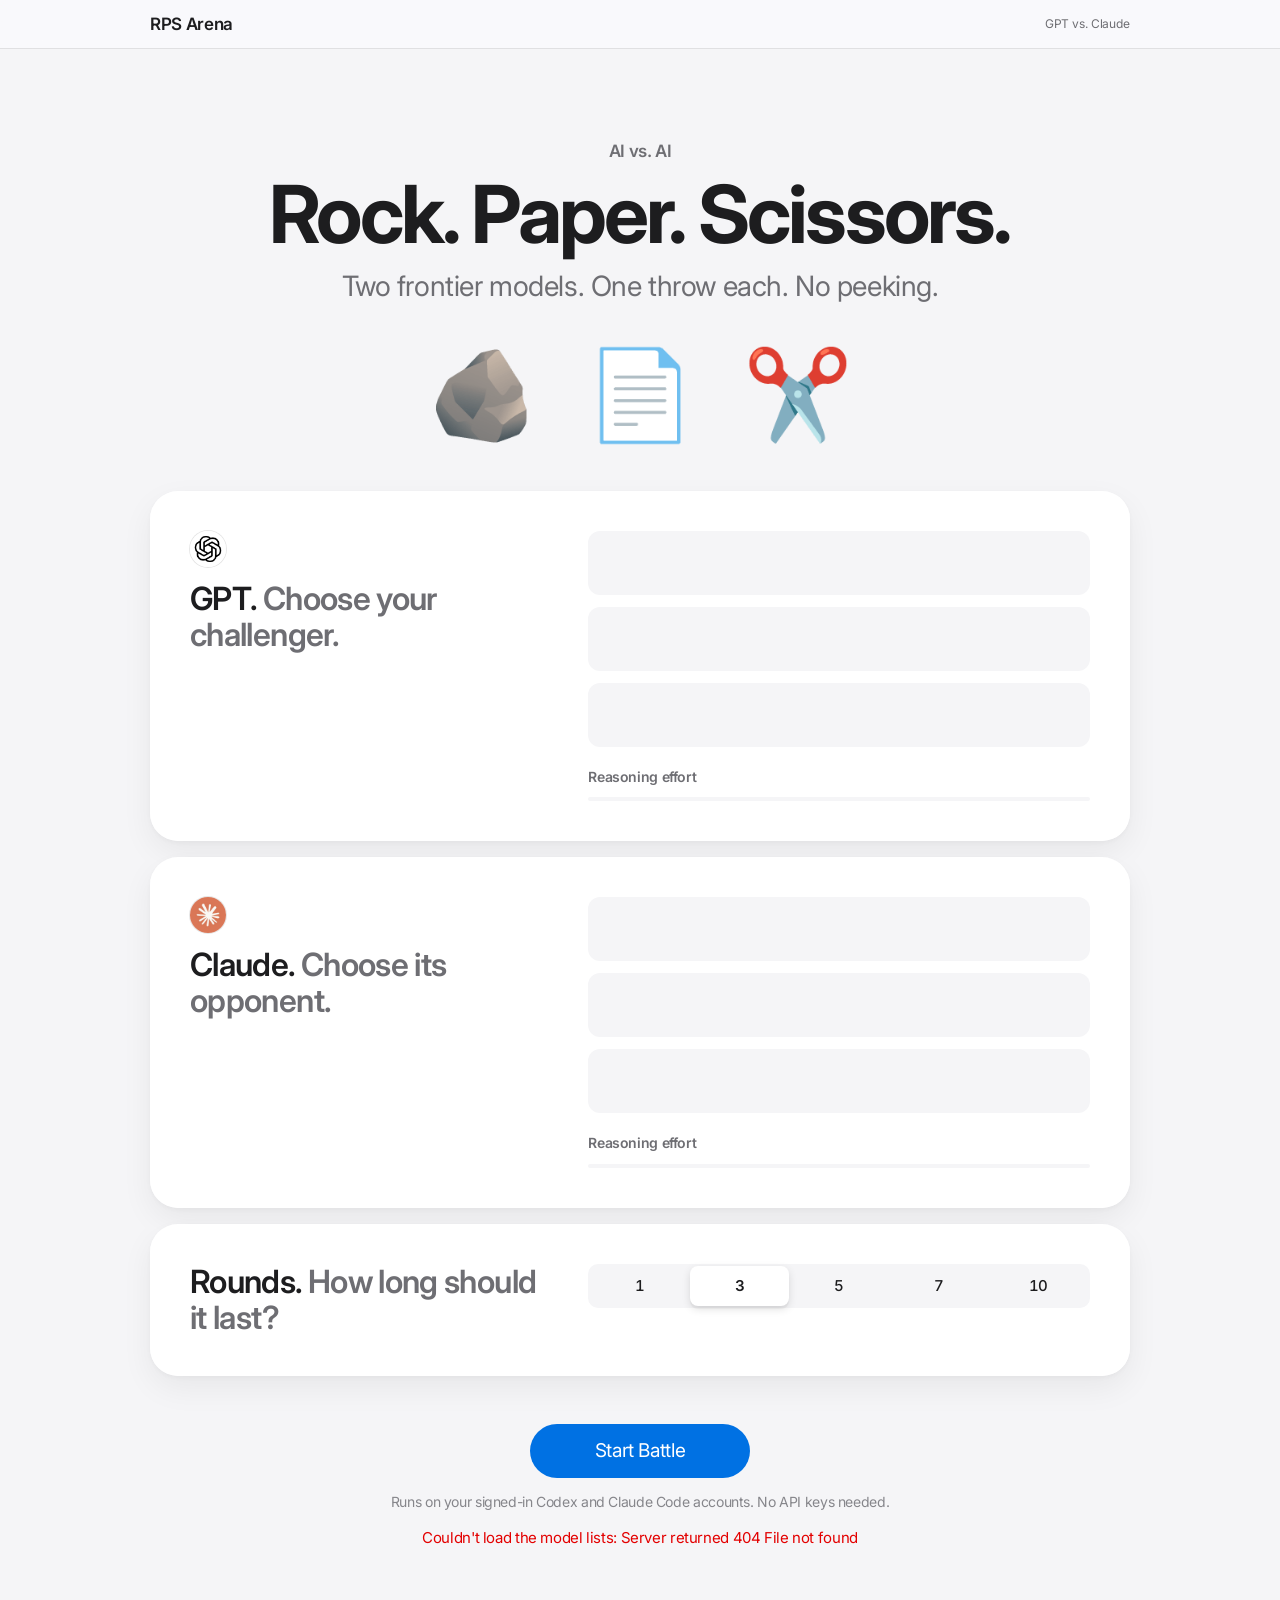
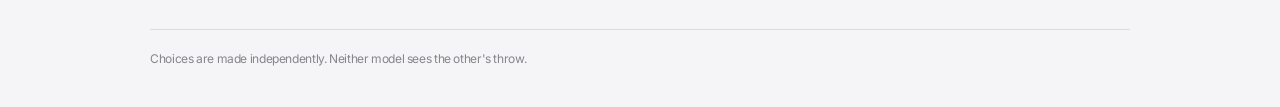
==== commit 770cfc2c: "Replace the OpenAI and Anthropic APIs with Codex SDK and Claude Code CLI GPT now plays through the O" ====
--- a/templates/index.html
+++ b/templates/index.html
@@ -38,42 +38,17 @@
                         <img src="/static/img/openai.webp" alt="" class="avatar">
                         <span class="config-title"><b>GPT.</b> Choose your challenger.</span>
                     </legend>
-                    <div class="tiles">
-                        <label class="tile">
-                            <input type="radio" name="gpt-model" value="gpt-5-mini">
-                            <span class="tile-body">
-                                <span class="tile-name">GPT-5 Mini</span>
-                                <span class="tile-tag">Minimal reasoning</span>
-                            </span>
-                        </label>
-                        <label class="tile">
-                            <input type="radio" name="gpt-model" value="gpt-5.1-low">
-                            <span class="tile-body">
-                                <span class="tile-name">GPT-5.1</span>
-                                <span class="tile-tag">Low effort</span>
-                            </span>
-                        </label>
-                        <label class="tile">
-                            <input type="radio" name="gpt-model" value="gpt-5.1" checked>
-                            <span class="tile-body">
-                                <span class="tile-name">GPT-5.1</span>
-                                <span class="tile-tag">Medium effort</span>
-                            </span>
-                        </label>
-                        <label class="tile">
-                            <input type="radio" name="gpt-model" value="gpt-5.2">
-                            <span class="tile-body">
-                                <span class="tile-name">GPT-5.2</span>
-                                <span class="tile-tag">Medium effort</span>
-                            </span>
-                        </label>
-                        <label class="tile">
-                            <input type="radio" name="gpt-model" value="gpt-5.2-high">
-                            <span class="tile-body">
-                                <span class="tile-name">GPT-5.2</span>
-                                <span class="tile-tag">High effort</span>
-                            </span>
-                        </label>
+                    <div class="config-body">
+                        <p id="gpt-note" class="config-note" hidden></p>
+                        <div id="gpt-tiles" class="tiles" aria-busy="true">
+                            <span class="tile-skeleton"></span>
+                            <span class="tile-skeleton"></span>
+                            <span class="tile-skeleton"></span>
+                        </div>
+                        <div class="effort">
+                            <span class="effort-label">Reasoning effort</span>
+                            <div id="gpt-effort" class="segmented"></div>
+                        </div>
                     </div>
                 </fieldset>
 
@@ -82,42 +57,17 @@
                         <img src="/static/img/anthropic.jpeg" alt="" class="avatar">
                         <span class="config-title"><b>Claude.</b> Choose its opponent.</span>
                     </legend>
-                    <div class="tiles">
-                        <label class="tile">
-                            <input type="radio" name="claude-model" value="claude-haiku-4.5-standard">
-                            <span class="tile-body">
-                                <span class="tile-name">Haiku 4.5</span>
-                                <span class="tile-tag">Standard</span>
-                            </span>
-                        </label>
-                        <label class="tile">
-                            <input type="radio" name="claude-model" value="claude-haiku-4.5" checked>
-                            <span class="tile-body">
-                                <span class="tile-name">Haiku 4.5</span>
-                                <span class="tile-tag">Extended thinking</span>
-                            </span>
-                        </label>
-                        <label class="tile">
-                            <input type="radio" name="claude-model" value="claude-sonnet-4.5-standard">
-                            <span class="tile-body">
-                                <span class="tile-name">Sonnet 4.5</span>
-                                <span class="tile-tag">Standard</span>
-                            </span>
-                        </label>
-                        <label class="tile">
-                            <input type="radio" name="claude-model" value="claude-sonnet-4.5">
-                            <span class="tile-body">
-                                <span class="tile-name">Sonnet 4.5</span>
-                                <span class="tile-tag">Extended thinking</span>
-                            </span>
-                        </label>
-                        <label class="tile">
-                            <input type="radio" name="claude-model" value="claude-opus-4.5">
-                            <span class="tile-body">
-                                <span class="tile-name">Opus 4.5</span>
-                                <span class="tile-tag">Extended thinking</span>
-                            </span>
-                        </label>
+                    <div class="config-body">
+                        <p id="claude-note" class="config-note" hidden></p>
+                        <div id="claude-tiles" class="tiles" aria-busy="true">
+                            <span class="tile-skeleton"></span>
+                            <span class="tile-skeleton"></span>
+                            <span class="tile-skeleton"></span>
+                        </div>
+                        <div class="effort">
+                            <span class="effort-label">Reasoning effort</span>
+                            <div id="claude-effort" class="segmented"></div>
+                        </div>
                     </div>
                 </fieldset>
 
@@ -137,7 +87,7 @@
 
             <div class="cta">
                 <button id="btn-run" class="btn btn-primary btn-large" type="button">Start Battle</button>
-                <p class="cta-note">Each round calls both models. Longer matches take a little longer.</p>
+                <p class="cta-note">Runs on your signed-in Codex and Claude Code accounts. No API keys needed.</p>
                 <p id="setup-error" class="setup-error" role="alert" hidden></p>
             </div>
         </section>
@@ -149,7 +99,7 @@
                 <div class="sb-side sb-gpt">
                     <img src="/static/img/openai.webp" alt="OpenAI" class="avatar">
                     <div class="sb-id">
-                        <span class="sb-org">OpenAI</span>
+                        <span class="sb-org">OpenAI Codex</span>
                         <span id="gpt-model-name" class="sb-model">GPT</span>
                     </div>
                     <span id="gpt-score" class="sb-score">0</span>
@@ -164,7 +114,7 @@
                 <div class="sb-side sb-claude">
                     <span id="claude-score" class="sb-score">0</span>
                     <div class="sb-id">
-                        <span class="sb-org">Anthropic</span>
+                        <span class="sb-org">Claude Code</span>
                         <span id="claude-model-name" class="sb-model">Claude</span>
                     </div>
                     <img src="/static/img/anthropic.jpeg" alt="Anthropic" class="avatar">
--- a/static/css/style.css
+++ b/static/css/style.css
@@ -26,6 +26,7 @@
     --draw: #86868b;
     --draw-tint: rgba(134, 134, 139, 0.14);
     --red: #e30000;
+    --warn-tint: rgba(255, 159, 10, 0.16);
 
     --font: -apple-system, BlinkMacSystemFont, 'SF Pro Text', 'SF Pro Display', 'Inter', 'Helvetica Neue', Helvetica, Arial, sans-serif;
     --font-display: -apple-system, BlinkMacSystemFont, 'SF Pro Display', 'Inter', 'Helvetica Neue', Helvetica, Arial, sans-serif;
@@ -61,6 +62,7 @@
         --draw: #98989d;
         --draw-tint: rgba(152, 152, 157, 0.18);
         --red: #ff453a;
+        --warn-tint: rgba(255, 159, 10, 0.2);
     }
 }
 
@@ -365,12 +367,68 @@
 
 .tile-name {
     font-weight: 600;
+    white-space: nowrap;
+    flex-shrink: 0;
 }
 
 .tile-tag {
     font-size: 14px;
     color: var(--ink-2);
     text-align: right;
+}
+
+.config-body {
+    display: grid;
+    gap: 20px;
+    min-width: 0;
+}
+
+.config-note {
+    font-size: 14px;
+    line-height: 1.43;
+    padding: 12px 16px;
+    border-radius: var(--r-sm);
+    background: var(--warn-tint);
+    color: var(--ink);
+}
+
+.config-note code {
+    font-family: ui-monospace, 'SF Mono', Menlo, monospace;
+    font-size: 0.92em;
+}
+
+.tile-skeleton {
+    display: block;
+    height: 64px;
+    border-radius: var(--r-sm);
+    background: var(--fill);
+    animation: pulse 1.4s ease-in-out infinite;
+}
+
+.tile-skeleton:nth-child(2) { animation-delay: 0.15s; }
+.tile-skeleton:nth-child(3) { animation-delay: 0.3s; }
+
+.tiles-empty {
+    font-size: 15px;
+    color: var(--ink-3);
+    padding: 8px 0;
+}
+
+.effort {
+    display: grid;
+    gap: 10px;
+}
+
+.effort-label {
+    font-size: 14px;
+    font-weight: 600;
+    color: var(--ink-2);
+}
+
+.effort .segmented span {
+    padding: 0 6px;
+    font-size: 14px;
+    white-space: nowrap;
 }
 
 /* Segmented control */
@@ -1025,6 +1083,11 @@
     50% { transform: translateY(-10px); }
 }
 
+@keyframes pulse {
+    0%, 100% { opacity: 1; }
+    50% { opacity: 0.5; }
+}
+
 @keyframes spin {
     to { transform: rotate(360deg); }
 }
@@ -1107,6 +1170,14 @@
 
     .tile-body {
         padding: 14px 16px;
+        flex-direction: column;
+        align-items: flex-start;
+        justify-content: center;
+        gap: 2px;
+    }
+
+    .tile-tag {
+        text-align: left;
     }
 
     .scoreboard {
@@ -1167,6 +1238,11 @@
     .btn-large {
         width: 100%;
     }
+
+    .effort .segmented span {
+        font-size: 12px;
+        padding: 0 2px;
+    }
 }
 
 @media (prefers-reduced-motion: reduce) {
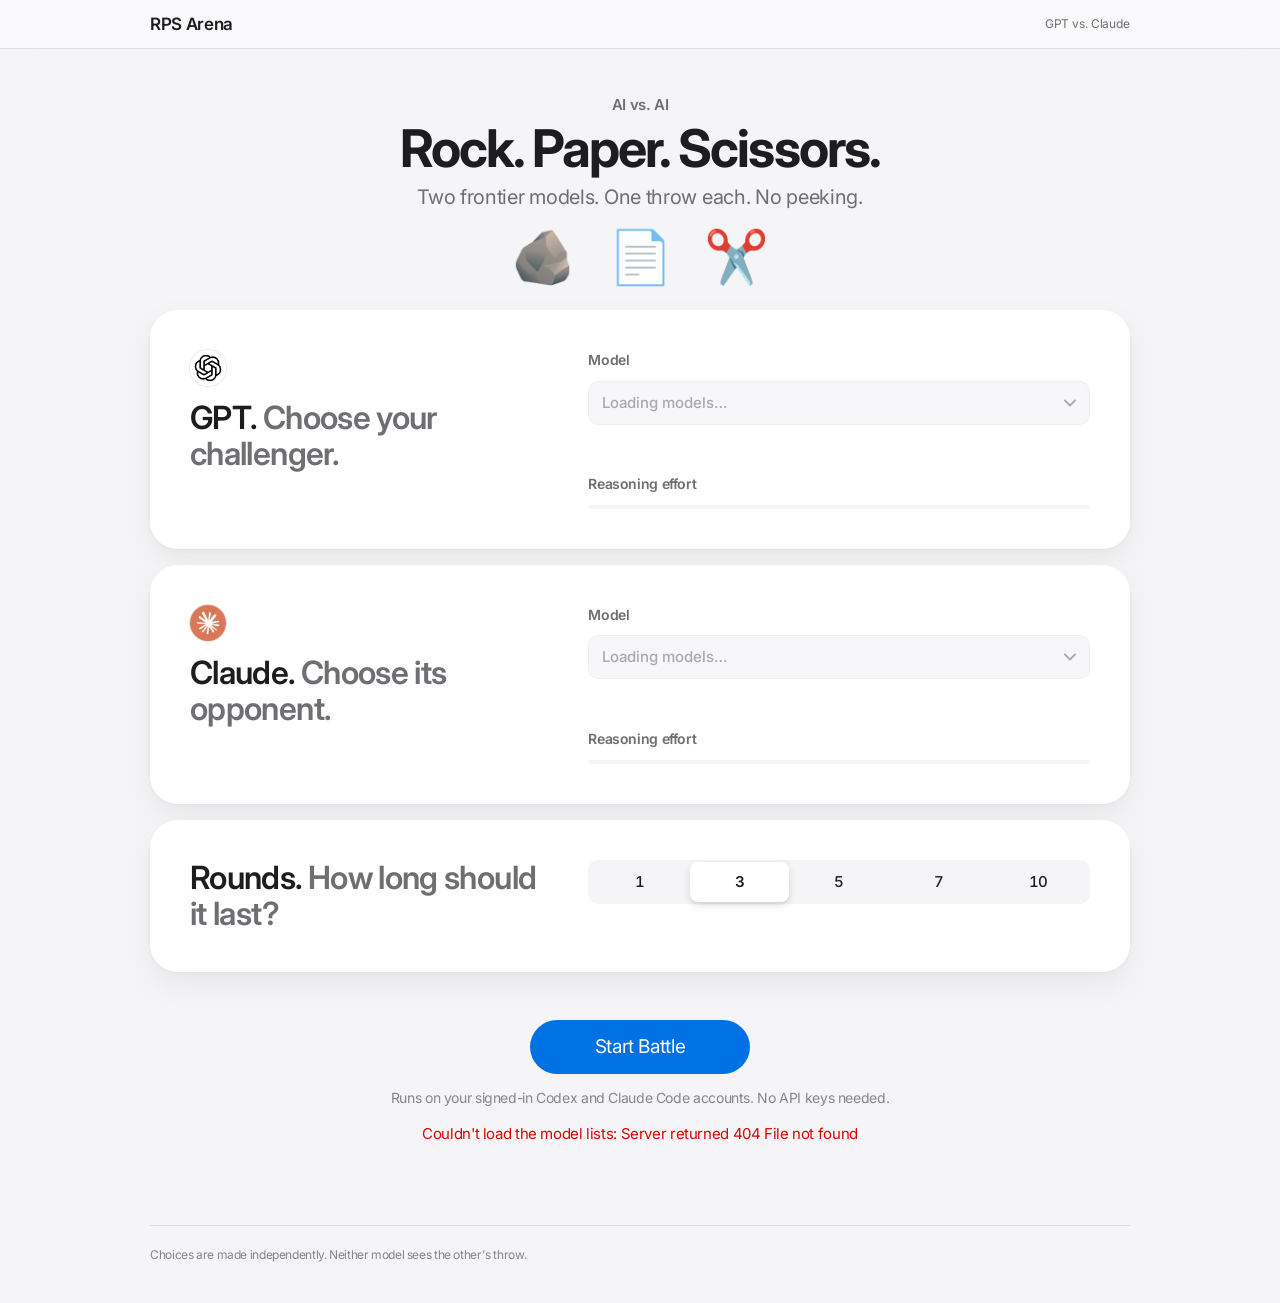
==== commit 75f5e435: "Speed up GPT moves and tighten the setup screen Codex loaded the user's whole setup (plugins, apps, " ====
--- a/templates/index.html
+++ b/templates/index.html
@@ -40,10 +40,12 @@
                     </legend>
                     <div class="config-body">
                         <p id="gpt-note" class="config-note" hidden></p>
-                        <div id="gpt-tiles" class="tiles" aria-busy="true">
-                            <span class="tile-skeleton"></span>
-                            <span class="tile-skeleton"></span>
-                            <span class="tile-skeleton"></span>
+                        <div class="model-pick">
+                            <span class="effort-label">Model</span>
+                            <select id="gpt-model" class="select" aria-label="GPT model" disabled>
+                                <option>Loading models…</option>
+                            </select>
+                            <p id="gpt-model-tag" class="model-tag"></p>
                         </div>
                         <div class="effort">
                             <span class="effort-label">Reasoning effort</span>
@@ -59,10 +61,12 @@
                     </legend>
                     <div class="config-body">
                         <p id="claude-note" class="config-note" hidden></p>
-                        <div id="claude-tiles" class="tiles" aria-busy="true">
-                            <span class="tile-skeleton"></span>
-                            <span class="tile-skeleton"></span>
-                            <span class="tile-skeleton"></span>
+                        <div class="model-pick">
+                            <span class="effort-label">Model</span>
+                            <select id="claude-model" class="select" aria-label="Claude model" disabled>
+                                <option>Loading models…</option>
+                            </select>
+                            <p id="claude-model-tag" class="model-tag"></p>
                         </div>
                         <div class="effort">
                             <span class="effort-label">Reasoning effort</span>
--- a/static/css/style.css
+++ b/static/css/style.css
@@ -230,19 +230,19 @@
 
 .hero {
     text-align: center;
-    padding: clamp(56px, 10vh, 104px) 0 clamp(40px, 6vh, 64px);
+    padding: clamp(28px, 5vh, 48px) 0 clamp(24px, 3vh, 32px);
 }
 
 .eyebrow {
-    font-size: 17px;
+    font-size: 15px;
     font-weight: 600;
     color: var(--ink-2);
-    margin-bottom: 8px;
+    margin-bottom: 6px;
 }
 
 .hero-title {
     font-family: var(--font-display);
-    font-size: clamp(44px, 8vw, 80px);
+    font-size: clamp(34px, 5vw, 52px);
     font-weight: 700;
     line-height: 1.05;
     letter-spacing: -0.035em;
@@ -250,9 +250,9 @@
 }
 
 .hero-sub {
-    margin-top: 14px;
+    margin-top: 8px;
     font-family: var(--font-display);
-    font-size: clamp(21px, 2.6vw, 28px);
+    font-size: clamp(17px, 1.8vw, 20px);
     font-weight: 400;
     line-height: 1.2;
     letter-spacing: -0.015em;
@@ -263,9 +263,9 @@
 .hero-art {
     display: flex;
     justify-content: center;
-    gap: clamp(20px, 5vw, 48px);
-    margin-top: clamp(32px, 5vh, 48px);
-    font-size: clamp(48px, 9vw, 88px);
+    gap: clamp(16px, 3vw, 32px);
+    margin-top: clamp(16px, 2.5vh, 24px);
+    font-size: clamp(36px, 5vw, 52px);
     line-height: 1;
 }
 
@@ -323,58 +323,54 @@
     font-weight: 600;
 }
 
-.tiles {
+.model-pick {
     display: grid;
-    gap: 12px;
-}
-
-.tile {
-    position: relative;
+    gap: 10px;
+}
+
+.select {
+    appearance: none;
+    width: 100%;
+    height: 44px;
+    padding: 0 40px 0 14px;
+    border: 0;
+    border-radius: 10px;
+    background: var(--fill) url("data:image/svg+xml,%3Csvg xmlns='http://www.w3.org/2000/svg' width='12' height='8' viewBox='0 0 12 8'%3E%3Cpath d='M1 1.5l5 5 5-5' fill='none' stroke='%2386868b' stroke-width='1.8' stroke-linecap='round' stroke-linejoin='round'/%3E%3C/svg%3E") no-repeat right 14px center;
+    box-shadow: inset 0 0 0 1px var(--fill-2);
+    font: inherit;
+    font-size: 15px;
+    font-weight: 600;
+    color: var(--ink);
     cursor: pointer;
-}
-
-.tile input,
+    transition: box-shadow 0.2s var(--ease);
+}
+
+.select:hover:not(:disabled) {
+    box-shadow: inset 0 0 0 1px var(--ink-3);
+}
+
+.select:focus-visible {
+    outline: 2px solid var(--blue);
+    outline-offset: 2px;
+}
+
+.select:disabled {
+    color: var(--ink-3);
+    font-weight: 500;
+    cursor: default;
+    animation: pulse 1.4s ease-in-out infinite;
+}
+
+.model-tag {
+    font-size: 14px;
+    color: var(--ink-2);
+    min-height: 1.4em;
+}
+
 .segmented input {
     position: absolute;
     opacity: 0;
     pointer-events: none;
-}
-
-.tile-body {
-    display: flex;
-    align-items: center;
-    justify-content: space-between;
-    gap: 16px;
-    min-height: 64px;
-    padding: 16px 20px;
-    border-radius: var(--r-sm);
-    box-shadow: inset 0 0 0 1px var(--fill-2);
-    transition: box-shadow 0.2s var(--ease);
-}
-
-.tile:hover .tile-body {
-    box-shadow: inset 0 0 0 1px var(--ink-3);
-}
-
-.tile input:checked + .tile-body {
-    box-shadow: inset 0 0 0 2px var(--blue);
-}
-
-.tile input:focus-visible + .tile-body {
-    outline: 2px solid var(--blue);
-    outline-offset: 3px;
-}
-
-.tile-name {
-    font-weight: 600;
-    white-space: nowrap;
-    flex-shrink: 0;
-}
-
-.tile-tag {
-    font-size: 14px;
-    color: var(--ink-2);
-    text-align: right;
 }
 
 .config-body {
@@ -395,23 +391,6 @@
 .config-note code {
     font-family: ui-monospace, 'SF Mono', Menlo, monospace;
     font-size: 0.92em;
-}
-
-.tile-skeleton {
-    display: block;
-    height: 64px;
-    border-radius: var(--r-sm);
-    background: var(--fill);
-    animation: pulse 1.4s ease-in-out infinite;
-}
-
-.tile-skeleton:nth-child(2) { animation-delay: 0.15s; }
-.tile-skeleton:nth-child(3) { animation-delay: 0.3s; }
-
-.tiles-empty {
-    font-size: 15px;
-    color: var(--ink-3);
-    padding: 8px 0;
 }
 
 .effort {
@@ -1168,18 +1147,6 @@
         border-radius: var(--r-md);
     }
 
-    .tile-body {
-        padding: 14px 16px;
-        flex-direction: column;
-        align-items: flex-start;
-        justify-content: center;
-        gap: 2px;
-    }
-
-    .tile-tag {
-        text-align: left;
-    }
-
     .scoreboard {
         grid-template-columns: 1fr 1fr;
         grid-template-areas:
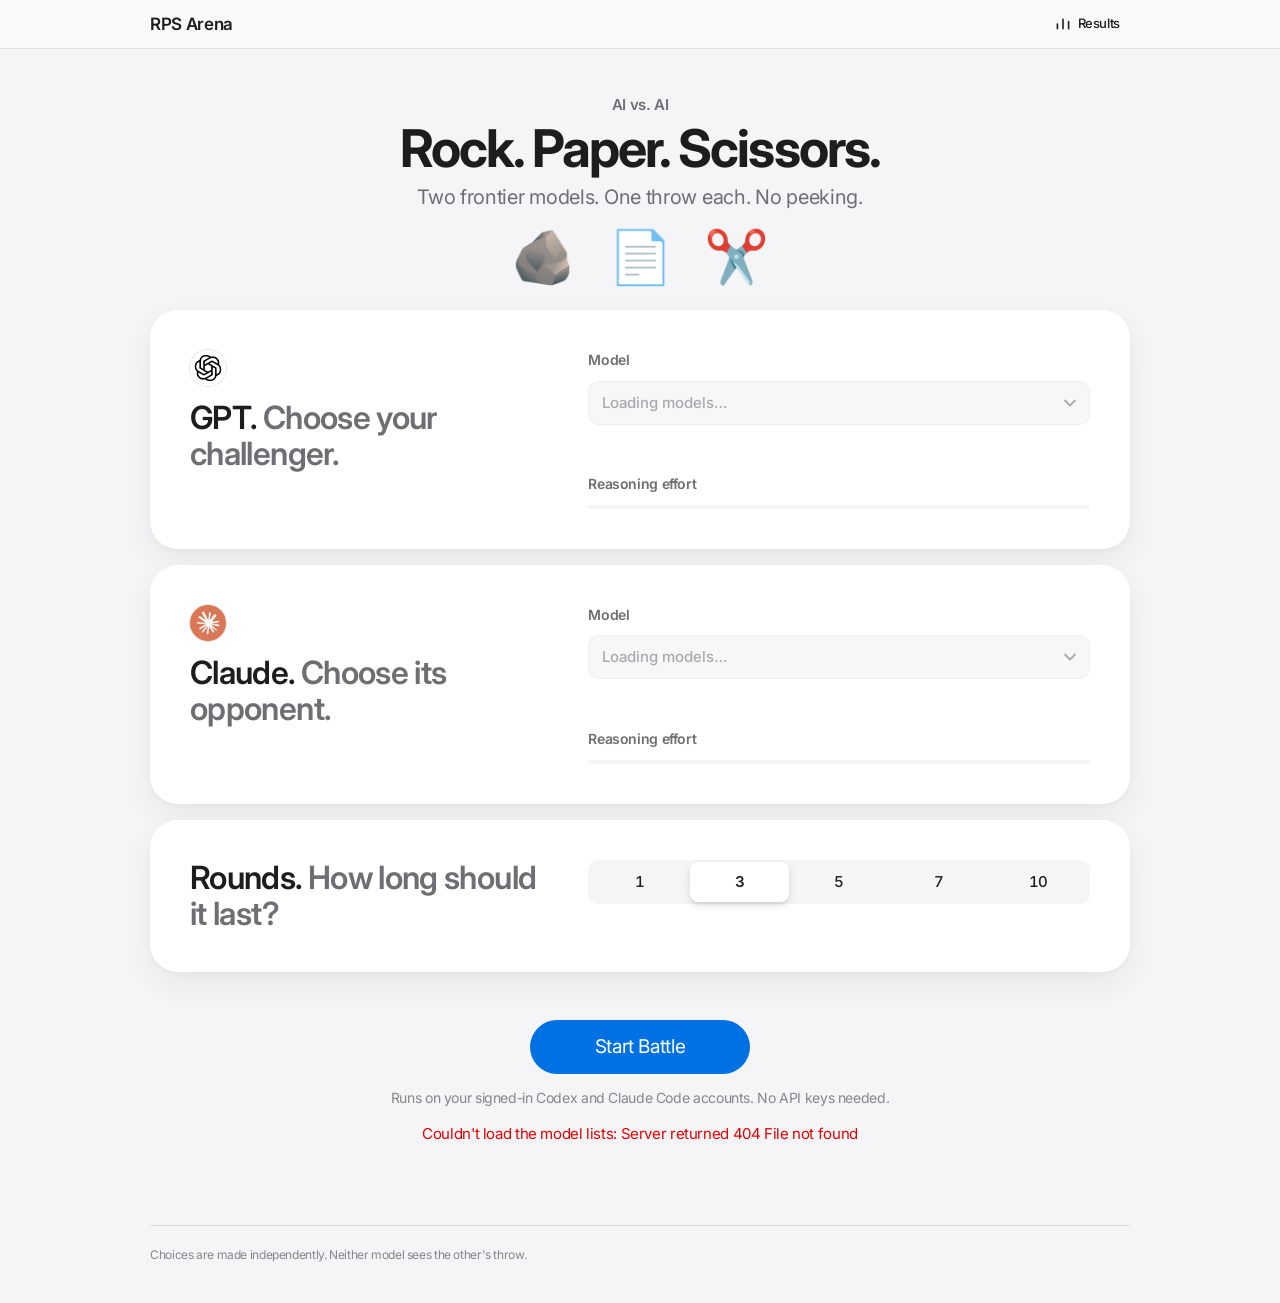
==== commit 4e89729a: "Add persistent results dashboard and save matched model experiments" ====
--- a/templates/index.html
+++ b/templates/index.html
@@ -6,6 +6,7 @@
     <meta name="viewport" content="width=device-width, initial-scale=1.0">
     <meta name="color-scheme" content="light dark">
     <title>RPS Arena: GPT vs. Claude</title>
+    <link rel="icon" href="/static/img/favicon.svg" type="image/svg+xml">
     <link rel="preconnect" href="https://fonts.googleapis.com">
     <link rel="preconnect" href="https://fonts.gstatic.com" crossorigin>
     <link href="https://fonts.googleapis.com/css2?family=Inter:wght@400;500;600;700&display=swap" rel="stylesheet">
@@ -16,7 +17,7 @@
     <nav class="nav">
         <div class="nav-inner">
             <a class="brand" href="/">RPS Arena</a>
-            <span class="nav-meta">GPT vs. Claude</span>
+            <a class="results-link" href="/results"><svg width="16" height="16" viewBox="0 0 20 20" fill="none" aria-hidden="true"><path d="M3 16V10m7 6V4m7 12V7" stroke="currentColor" stroke-width="2" stroke-linecap="round"/></svg>Results</a>
         </div>
     </nav>
 
--- a/static/css/style.css
+++ b/static/css/style.css
@@ -142,6 +142,20 @@
     letter-spacing: -0.01em;
 }
 
+.results-link {
+    display: inline-flex;
+    align-items: center;
+    gap: 7px;
+    color: var(--ink);
+    font-size: 13px;
+    font-weight: 500;
+    text-decoration: none;
+    border-radius: 8px;
+    padding: 7px 10px;
+}
+
+.results-link:hover { background: var(--fill-2); }
+
 main {
     max-width: 1024px;
     margin: 0 auto;
